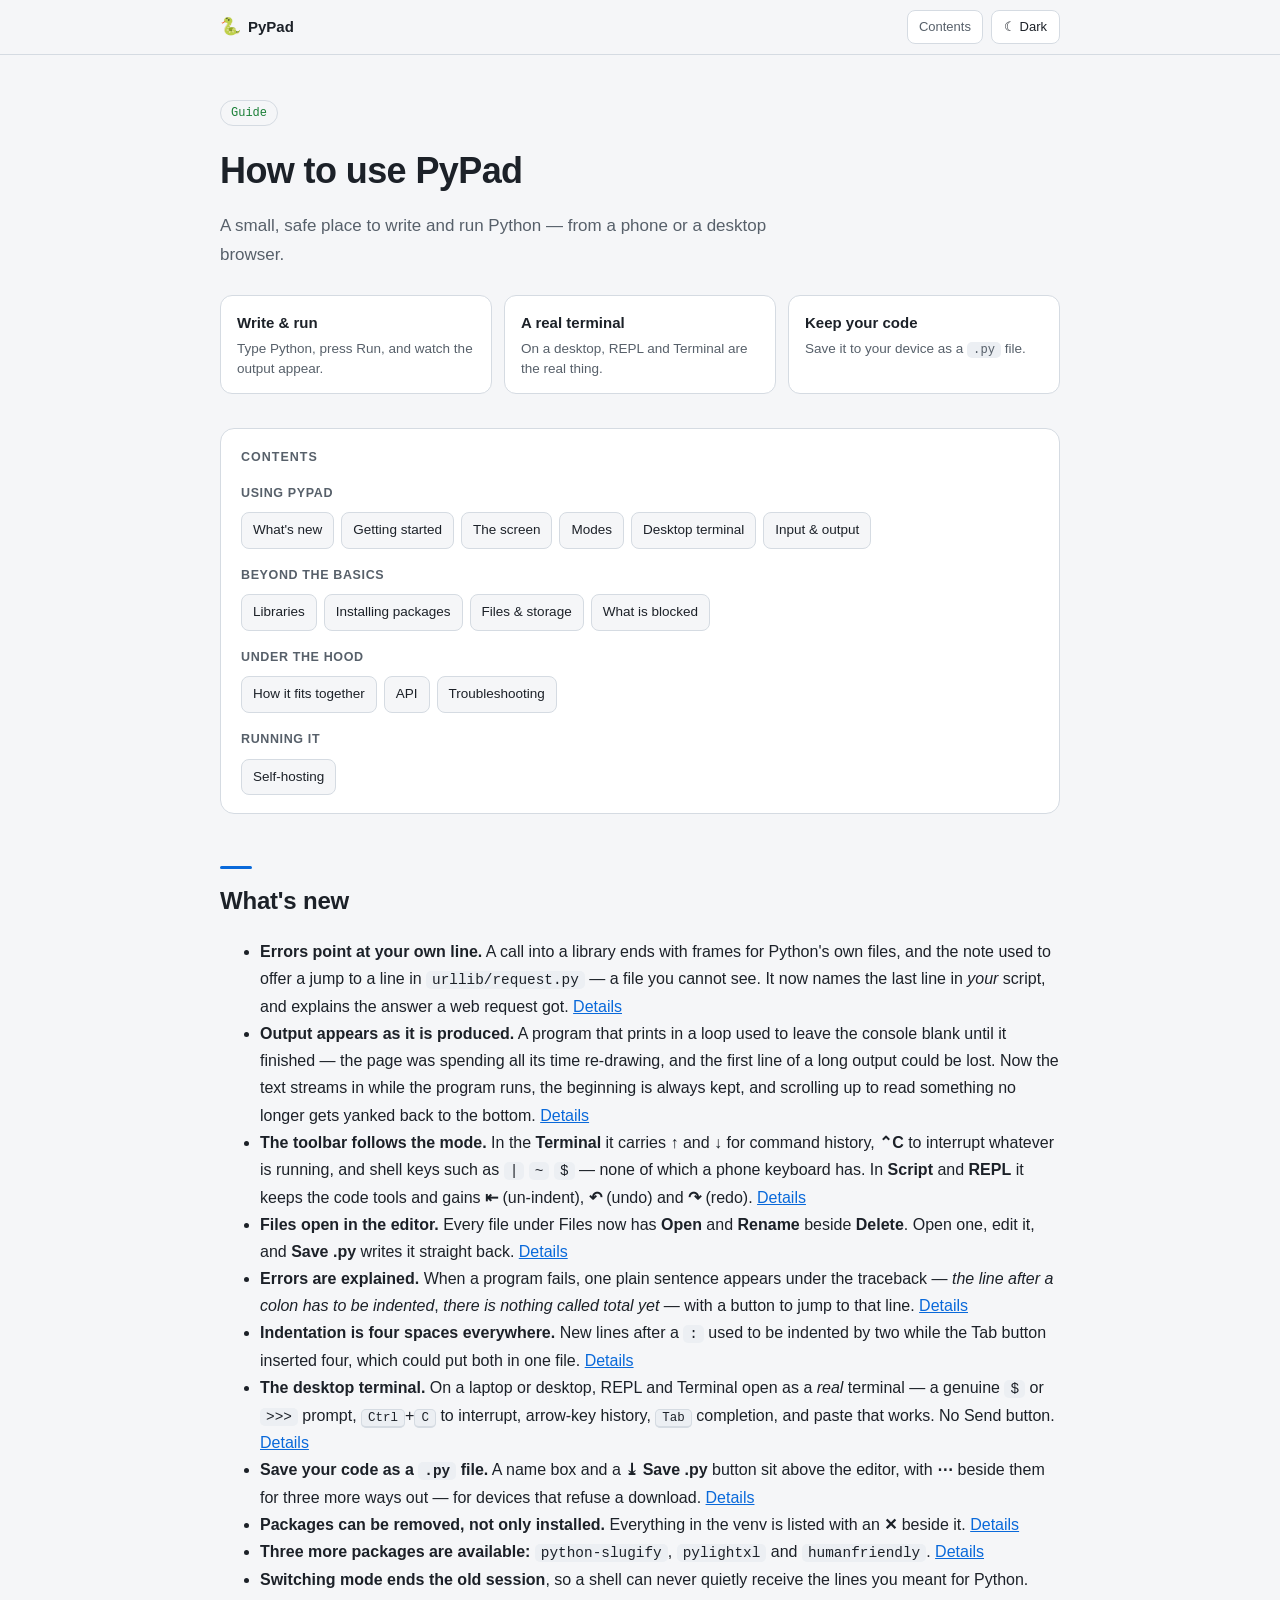
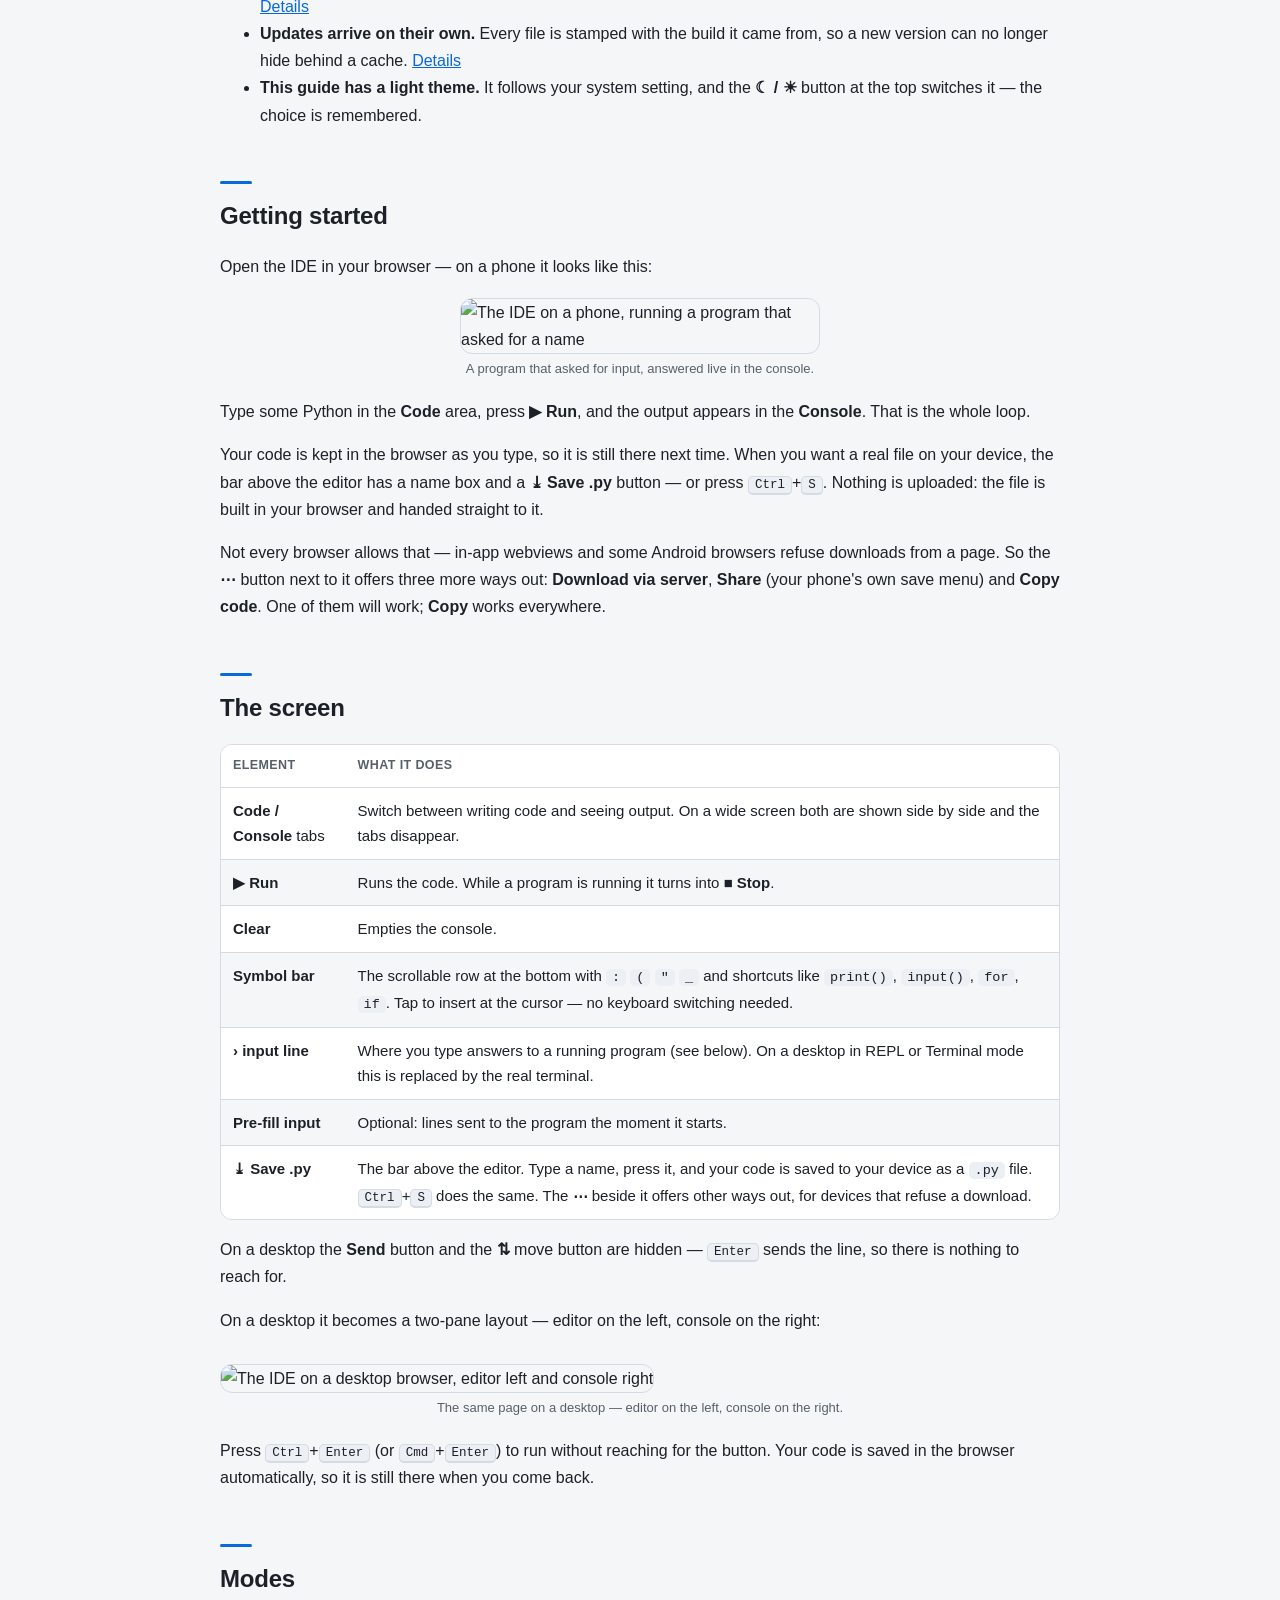
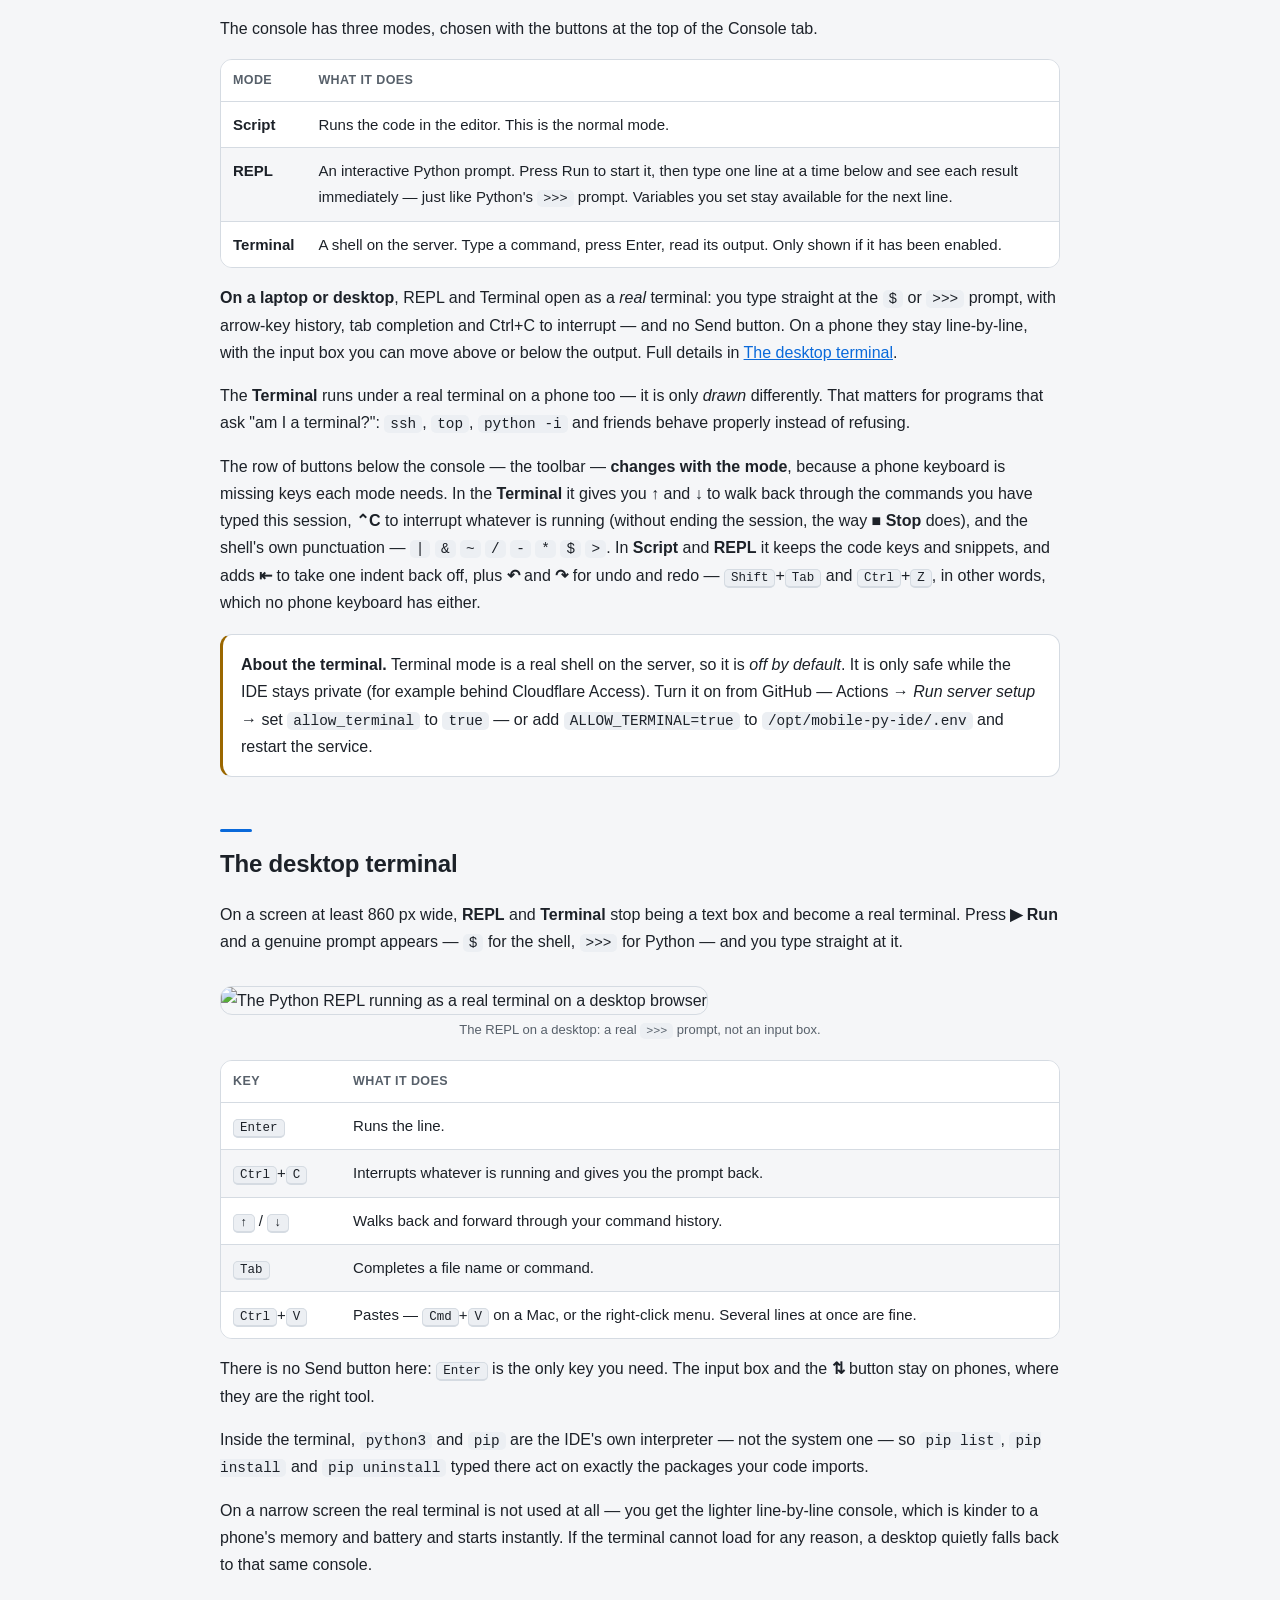
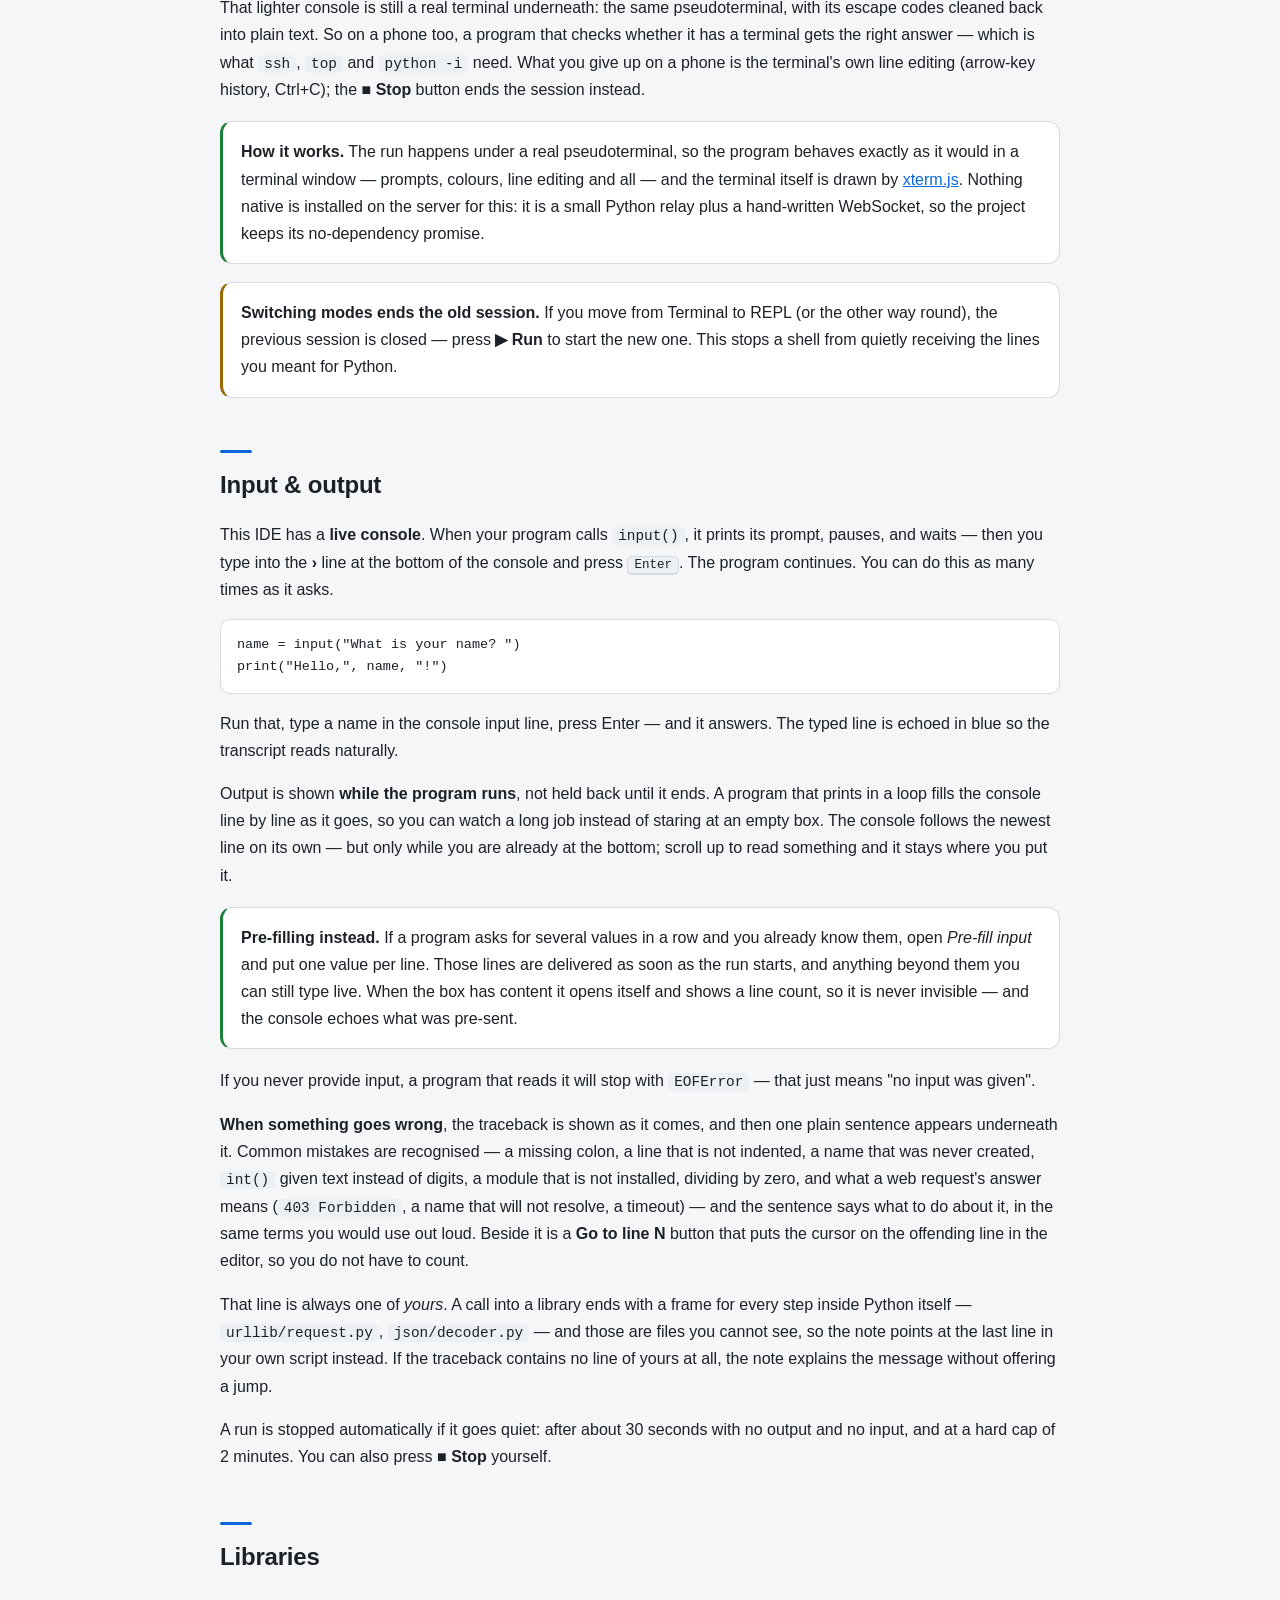
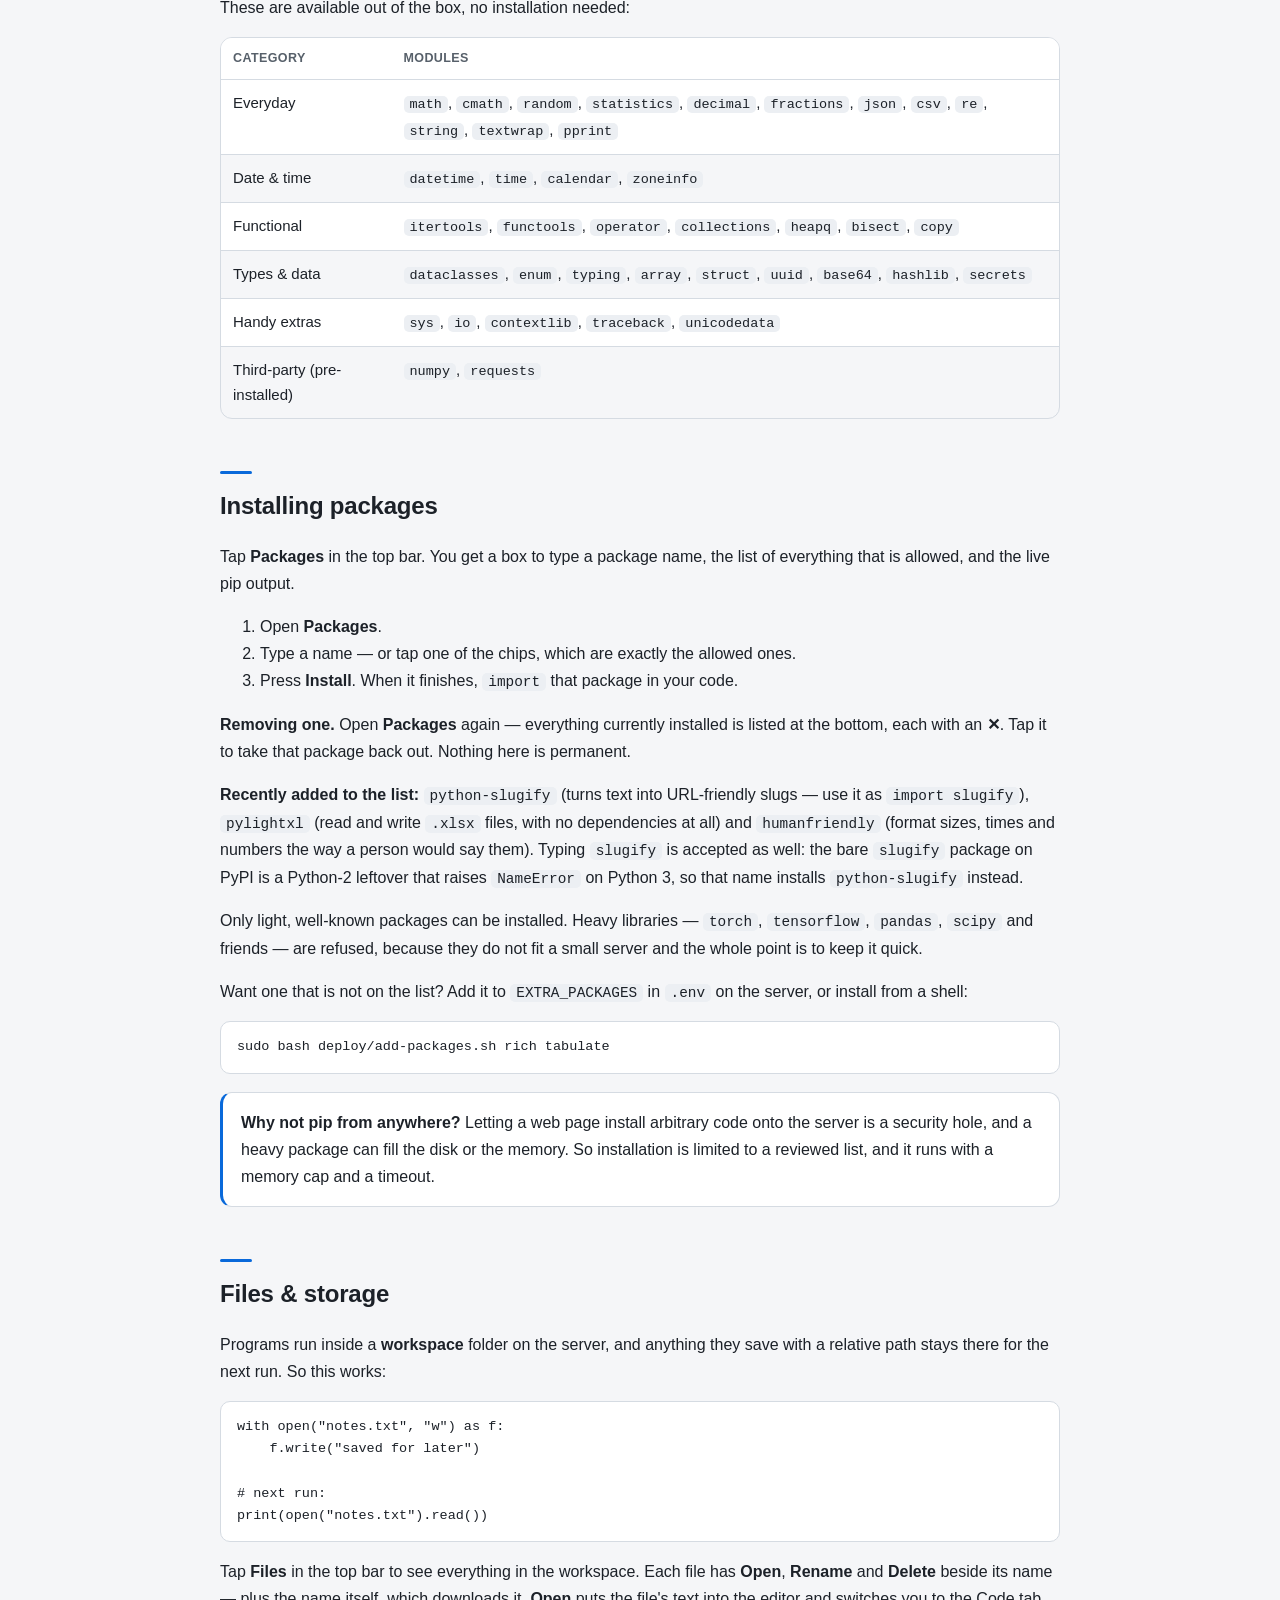
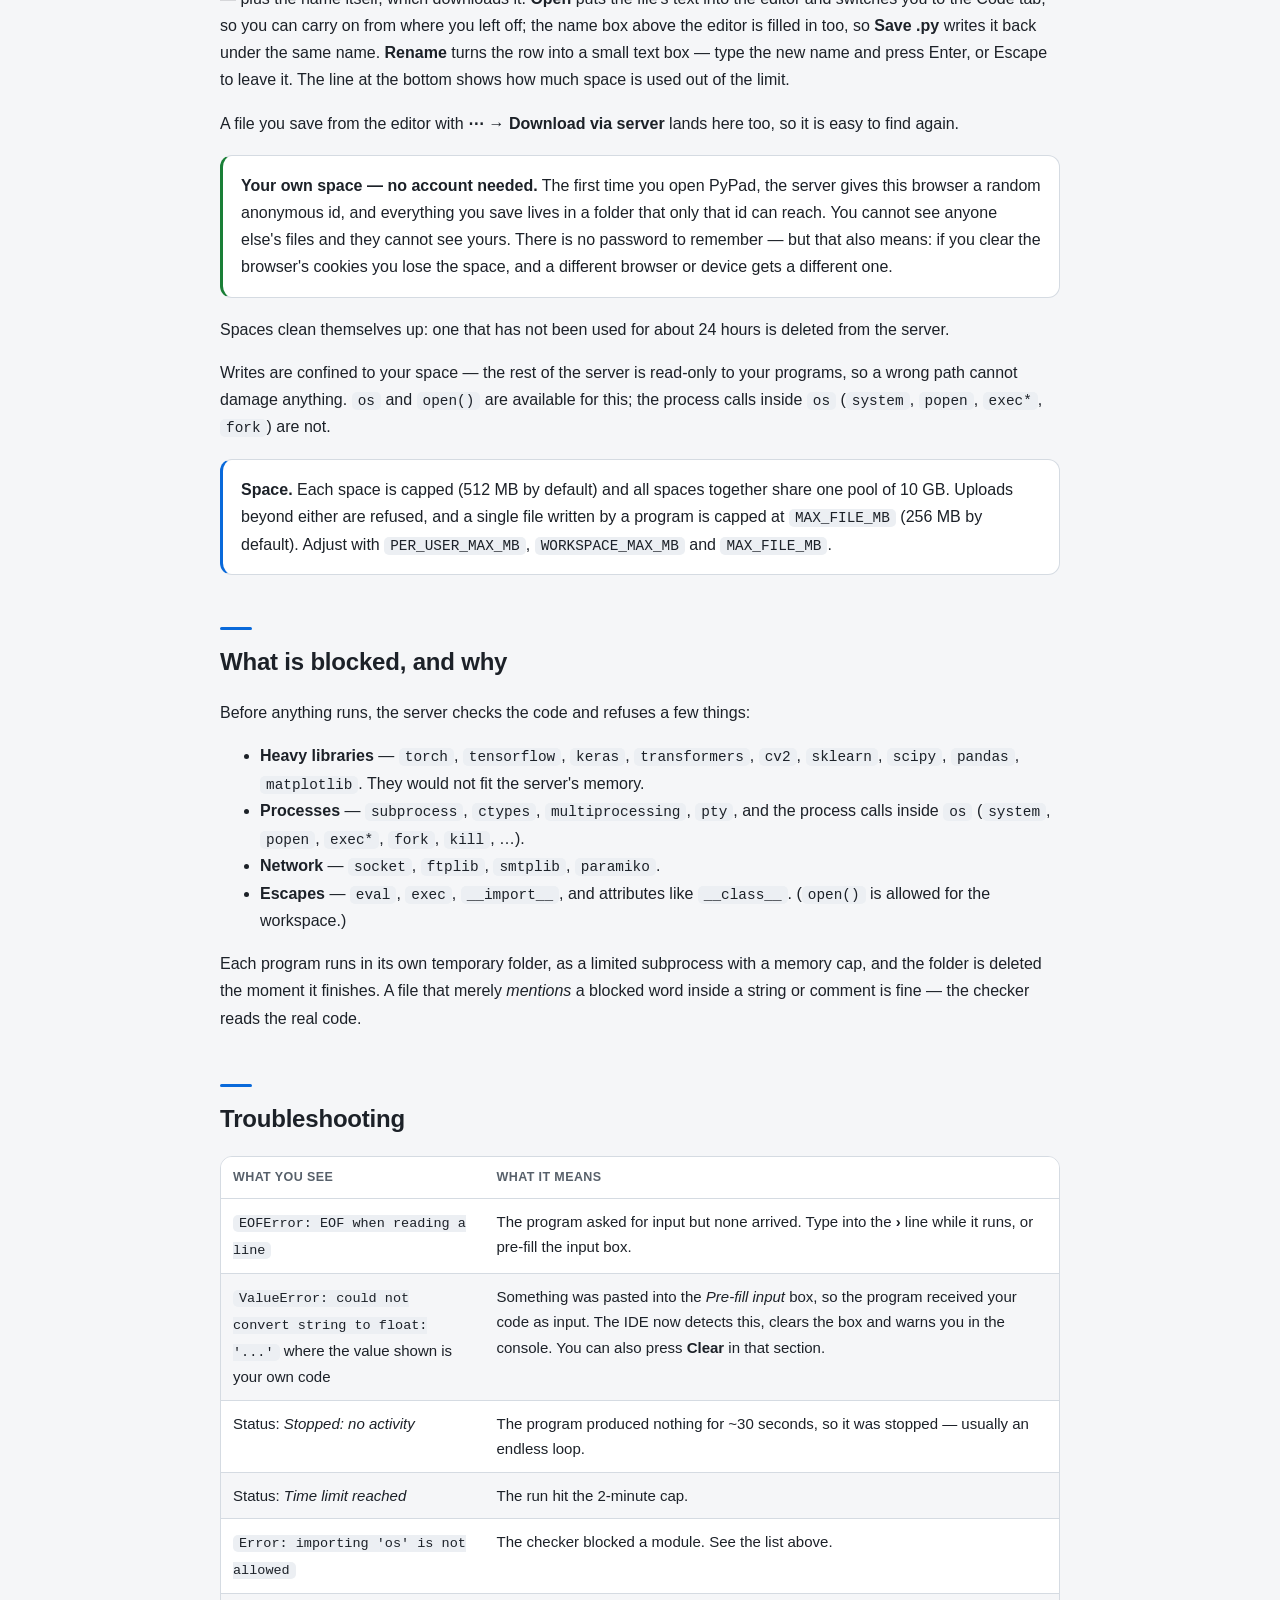
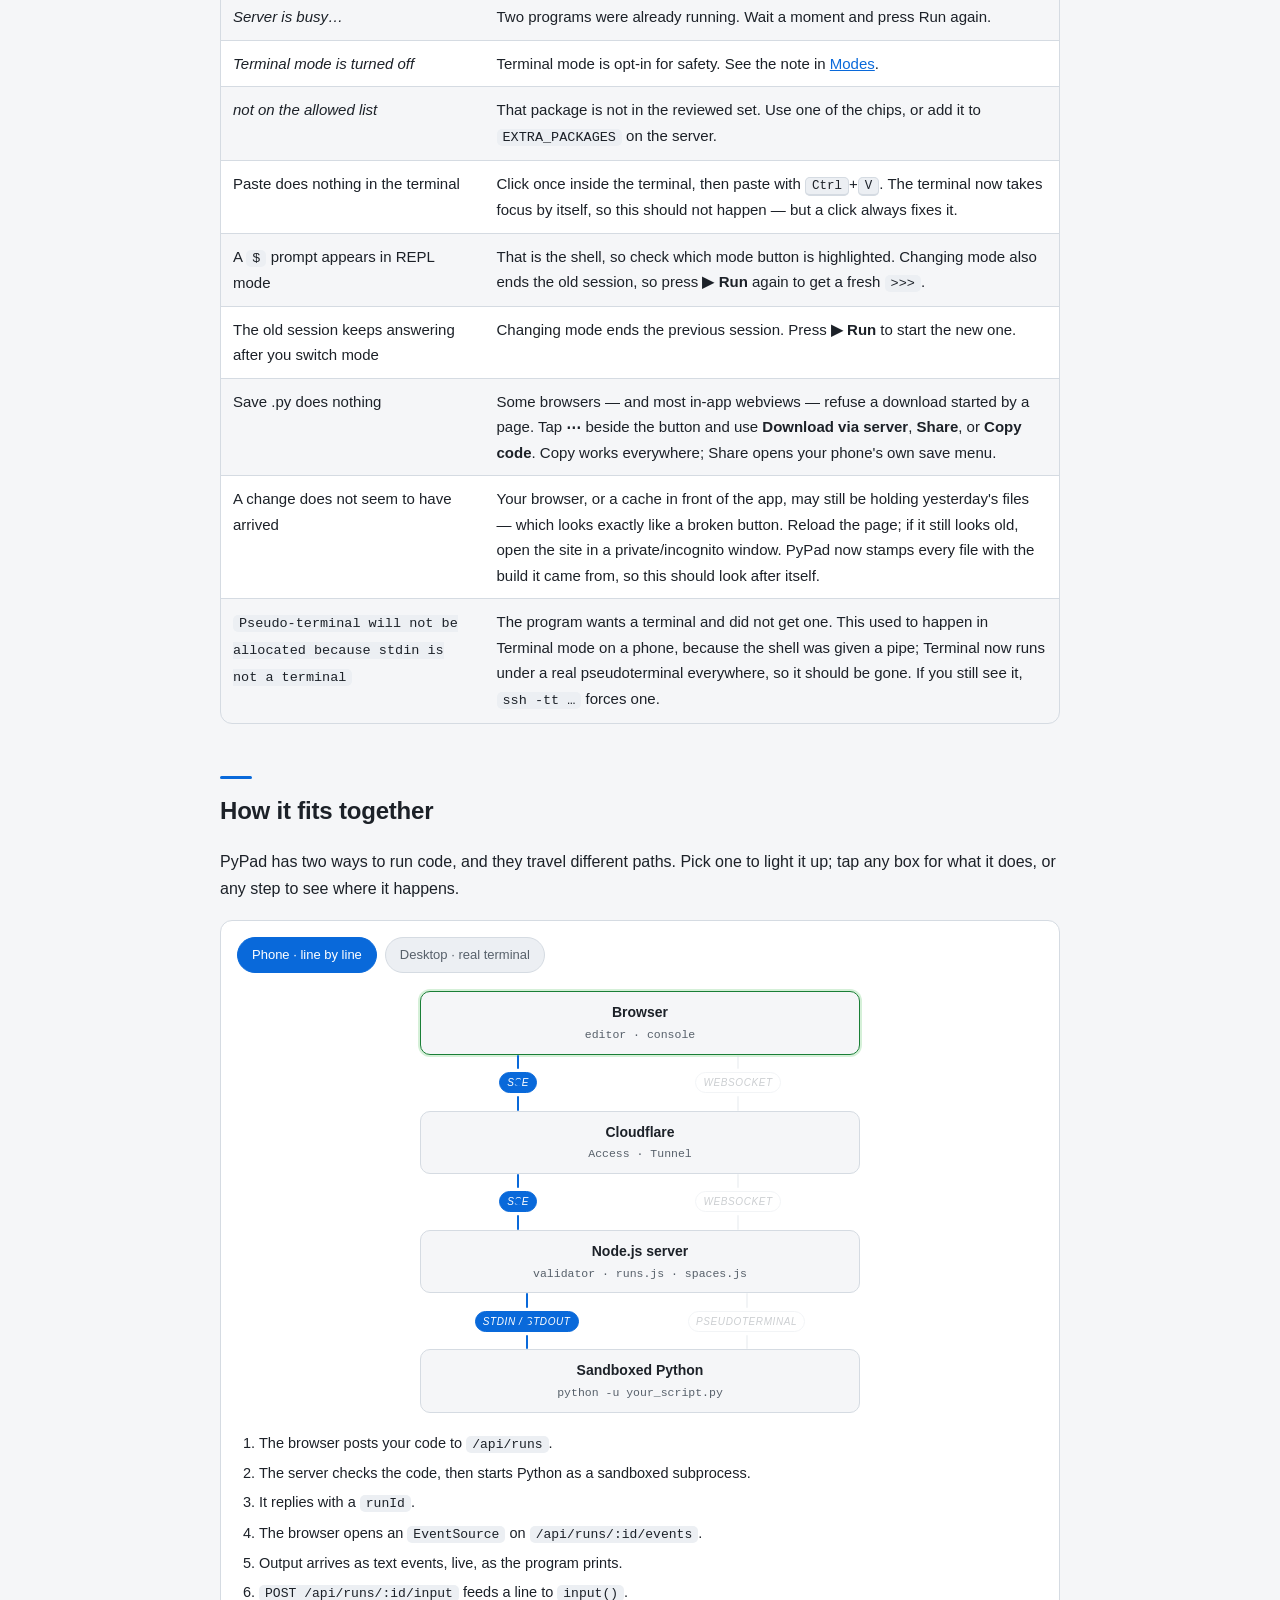
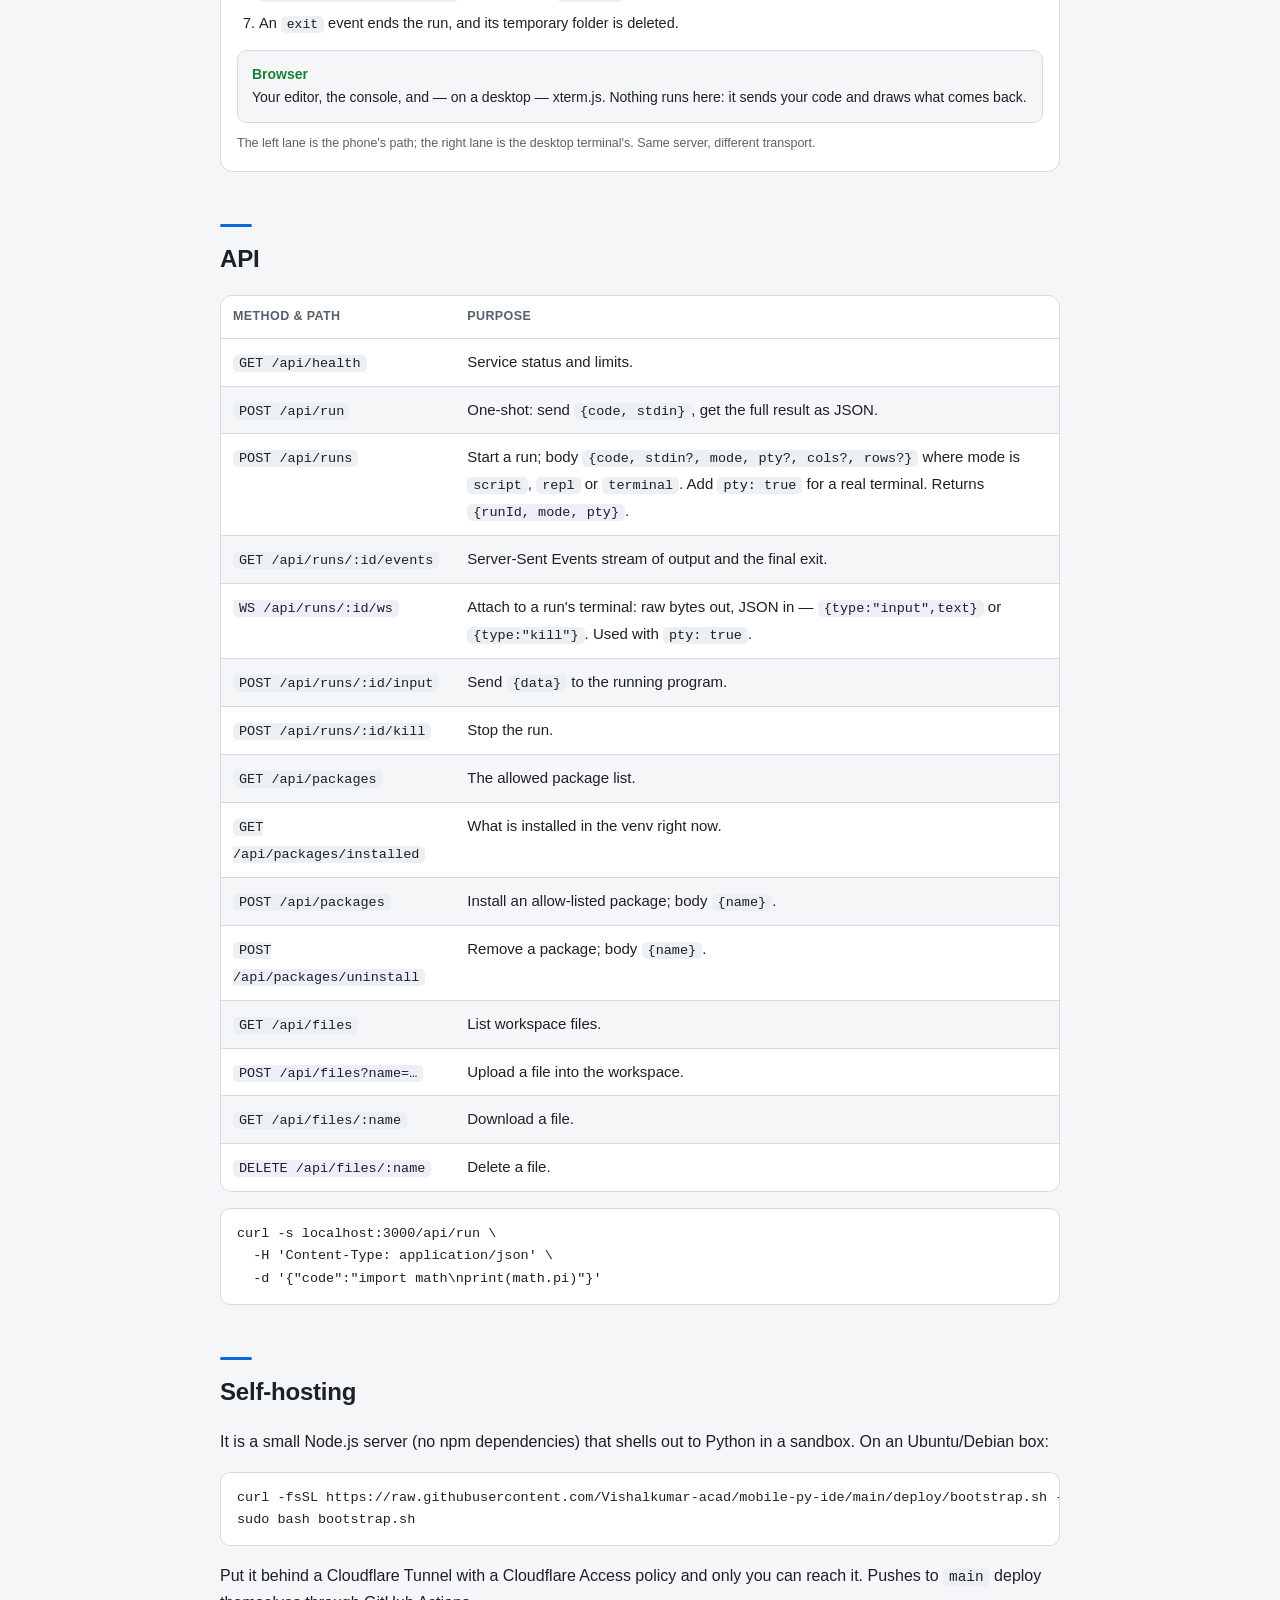
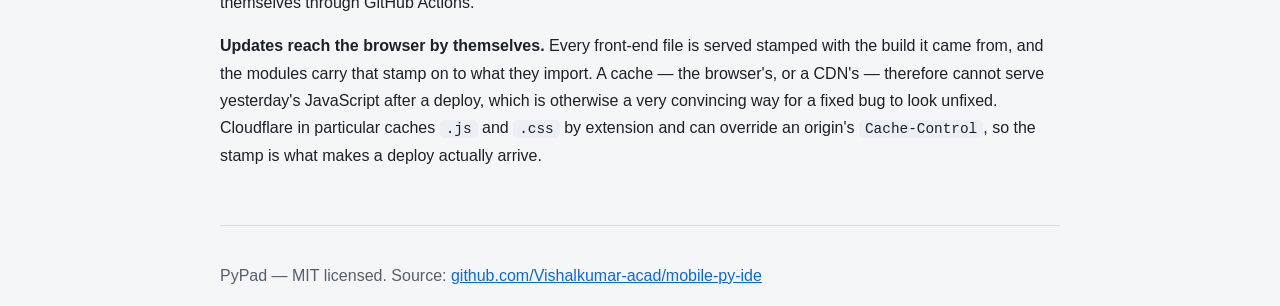
==== docs/index.html @ dfa0ab60 "Point the error note at the reader's own line. A traceback carries a frame for every call on the way" ====
<!DOCTYPE html>
<html lang="en">
<head>
<meta charset="utf-8" />
<meta name="viewport" content="width=device-width, initial-scale=1" />
<meta name="theme-color" content="#0d1117" />
<meta name="color-scheme" content="dark light" />
<title>PyPad — Guide</title>
<script>
  /* Pick a theme before the first paint, so there is never a flash of the wrong
     one. A saved choice wins; otherwise we follow the system. */
  (function () {
    try {
      var saved = localStorage.getItem('pypad-guide-theme');
      var light = saved ? saved === 'light'
        : (window.matchMedia && window.matchMedia('(prefers-color-scheme: light)').matches);
      document.documentElement.setAttribute('data-theme', light ? 'light' : 'dark');
    } catch (e) {
      document.documentElement.setAttribute('data-theme', 'dark');
    }
  })();
</script>
<style>
  :root {
    color-scheme: dark;
    --bg:#0d1117; --bg-elev:#161b22; --bg-elev-2:#1f2630; --border:#2b323d;
    --text:#e6edf3; --muted:#8b949e; --accent:#2f81f7; --accent-2:#3fb950;
    --danger:#f85149; --warning:#d29922;
    --mono: ui-monospace, SFMono-Regular, Menlo, Consolas, monospace;
    --sans: -apple-system, BlinkMacSystemFont, "Segoe UI", Roboto, Helvetica, Arial, sans-serif;
  }
  /* Light mode. Deliberately not pure black on pure white — a softened pair is
     easier on the eyes from either direction, and the contrast is still well
     past WCAG AA for body text. */
  html[data-theme="light"] {
    color-scheme: light;
    --bg:#f5f6f8; --bg-elev:#ffffff; --bg-elev-2:#eceff3; --border:#d5dbe2;
    --text:#1c2128; --muted:#57606a; --accent:#0969da; --accent-2:#1a7f37;
    --danger:#cf222e; --warning:#9a6700;
  }
  * { box-sizing: border-box; }
  html { scroll-behavior: smooth; }
  body { margin:0; background:var(--bg); color:var(--text); font-family:var(--sans); line-height:1.7; }
  :focus-visible { outline: 2px solid var(--accent); outline-offset: 2px; border-radius: 4px; }
  .theme-btn { font: inherit; font-size: 13px; cursor: pointer; color: var(--text);
               background: var(--bg-elev); border: 1px solid var(--border);
               border-radius: 8px; padding: 5px 12px; min-height: 32px; }
  .theme-btn:hover { color: var(--accent); border-color: var(--accent); }
  .wrap { max-width: 880px; margin: 0 auto; padding: 0 20px 80px; }
  /* The top bar is sticky, so without this a contents link would scroll its
     heading to the very top — and hide it behind the bar. */
  [id] { scroll-margin-top: 72px; }
  /* ---------- top bar ---------- */
  .topbar { position: sticky; top: 0; z-index: 30; background: var(--bg);
            border-bottom: 1px solid var(--border); }
  @supports (backdrop-filter: blur(6px)) {
    .topbar { background: color-mix(in srgb, var(--bg) 85%, transparent); backdrop-filter: blur(8px); }
  }
  .topbar-inner { max-width: 880px; margin: 0 auto; padding: 10px 20px; display: flex;
                  align-items: center; justify-content: space-between; gap: 12px; }
  .brand { display: inline-flex; align-items: center; gap: 7px; font-size: 15px; font-weight: 600;
           color: var(--text); text-decoration: none; }
  .brand-mark { font-size: 17px; }
  .topbar-actions { display: flex; align-items: center; gap: 8px; }
  .tb-link { display: inline-flex; align-items: center; min-height: 32px; font-size: 13px;
             color: var(--muted); text-decoration: none; border: 1px solid var(--border);
             border-radius: 8px; padding: 5px 11px; background: var(--bg-elev); }
  .tb-link:hover { color: var(--accent); border-color: var(--accent); }

  /* ---------- hero ---------- */
  .hero { padding: 42px 0 34px; }
  .hero h1 { font-size: 36px; margin: 0 0 10px; letter-spacing: -0.6px; }
  .hero .sub { color: var(--muted); font-size: 17px; margin: 0; max-width: 34em; }
  .pill { display:inline-block; font-size:12px; font-family:var(--mono); color:var(--accent-2);
          border:1px solid var(--border); border-radius:999px; padding:2px 10px; margin-bottom:14px; }
  .quick { display: grid; grid-template-columns: repeat(auto-fit, minmax(190px, 1fr));
           gap: 12px; margin-top: 26px; }
  .quick-card { display: block; text-decoration: none; color: var(--text); background: var(--bg-elev);
                border: 1px solid var(--border); border-radius: 12px; padding: 14px 16px;
                transition: border-color .18s, transform .18s; }
  .quick-card:hover { border-color: var(--accent); transform: translateY(-1px); }
  .quick-card b { display: block; font-size: 15px; margin-bottom: 3px; }
  .quick-card span { display: block; font-size: 13.5px; color: var(--muted); line-height: 1.5; }

  /* ---------- contents ---------- */
  .contents { margin: 0 0 8px; padding: 18px 20px; border: 1px solid var(--border);
              border-radius: 14px; background: var(--bg-elev); }
  .contents-title { font-size: 12.5px; font-weight: 600; letter-spacing: .08em; text-transform: uppercase;
                    color: var(--muted); margin: 0 0 14px; padding: 0; }
  .contents-title::before { content: none; }
  .toc-group + .toc-group { margin-top: 16px; }
  .toc-group h3 { font-size: 12.5px; font-weight: 600; letter-spacing: .05em; text-transform: uppercase;
                  color: var(--muted); margin: 0 0 8px; }
  .toc-links { display: flex; flex-wrap: wrap; gap: 7px; }
  .toc-links a { font-size: 13.5px; color: var(--text); text-decoration: none; background: var(--bg);
                 border: 1px solid var(--border); border-radius: 8px; padding: 6px 11px; }
  .toc-links a:hover { color: var(--accent); border-color: var(--accent); }

  /* ---------- headings ---------- */
  h2 { font-size: 24px; margin: 52px 0 14px; letter-spacing: -0.2px; }
  h2::before { content: ''; display: block; width: 32px; height: 3px; border-radius: 2px;
               background: var(--accent); margin-bottom: 12px; }
  h3 { font-size: 17px; margin: 26px 0 8px; }
  p, li { font-size: 16px; }
  a { color: var(--accent); }
  code { font-family: var(--mono); font-size: 0.9em; background: var(--bg-elev-2);
         padding: 1px 6px; border-radius: 5px; }
  pre { background: var(--bg-elev); border: 1px solid var(--border); border-radius: 10px;
        padding: 14px 16px; overflow-x: auto; }
  pre code { background: none; padding: 0; font-size: 13.5px; line-height: 1.55; }
  table { width:100%; border-collapse: separate; border-spacing: 0; margin: 16px 0; font-size: 15px;
          border: 1px solid var(--border); border-radius: 12px; overflow: hidden; }
  th, td { text-align: left; padding: 10px 12px; border-bottom: 1px solid var(--border); vertical-align: top; }
  tr:last-child td, tr:last-child th { border-bottom: none; }
  tbody tr:nth-child(even) td { background: var(--bg-elev); }
  th { background: var(--bg-elev); color: var(--muted); font-weight: 600; font-size: 12.5px;
       text-transform: uppercase; letter-spacing: .4px; }
  .card { background: var(--bg-elev); border: 1px solid var(--border); border-radius: 12px; padding: 16px 18px; margin: 18px 0; }
  .note { border-left: 3px solid var(--accent); }
  .warn { border-left: 3px solid var(--warning); }
  .bad  { border-left: 3px solid var(--danger); }
  .ok   { border-left: 3px solid var(--accent-2); }
  img.shot { width:100%; border:1px solid var(--border); border-radius:12px; margin: 12px 0 4px; }
  /* A phone screenshot blown up to the full column would be a billboard, so
     this one is kept at roughly the size of the phone it came from. */
  img.shot.phone { max-width: 360px; display: block; margin-left: auto; margin-right: auto; }
  figure { margin: 18px 0; }
  figcaption { color: var(--muted); font-size: 13px; text-align:center; }
  kbd { font-family: var(--mono); font-size: 12.5px; background: var(--bg-elev-2);
        border: 1px solid var(--border); border-bottom-width: 2px; border-radius: 5px; padding: 1px 6px; }
  footer { border-top: 1px solid var(--border); margin-top: 56px; padding-top: 20px; color: var(--muted); font-size: 14px; }

  /* ---------- interactive architecture diagram ---------- */
  .arch { background: var(--bg-elev); border: 1px solid var(--border); border-radius: 12px; padding: 16px; margin: 18px 0; }
  .arch-tabs { display: flex; flex-wrap: wrap; gap: 8px; margin-bottom: 18px; }
  .arch-tab { font: inherit; font-size: 13px; color: var(--muted); background: var(--bg-elev-2);
              border: 1px solid var(--border); border-radius: 999px; padding: 6px 14px; cursor: pointer; }
  .arch-tab:hover { color: var(--text); border-color: var(--accent); }
  .arch-tab.active { color: #fff; background: var(--accent); border-color: var(--accent); }

  .arch-stage { display: flex; flex-direction: column; align-items: center; }
  .arch-node { width: 100%; max-width: 440px; text-align: center; cursor: pointer;
               border: 1px solid var(--border); border-radius: 10px; padding: 9px 12px;
               background: var(--bg); transition: border-color .18s, box-shadow .18s; }
  .arch-node b { display: block; font-size: 14px; font-weight: 600; }
  .arch-node span { display: block; font-size: 11.5px; color: var(--muted); font-family: var(--mono); }
  .arch-node:hover { border-color: var(--accent); }
  .arch-node[aria-pressed="true"] { border-color: var(--accent-2); box-shadow: 0 0 0 2px rgba(63,185,80,.22); }
  .arch-node:focus-visible { outline: 2px solid var(--accent); outline-offset: 2px; }

  .arch-link { position: relative; width: 100%; max-width: 440px; height: 56px;
               display: flex; justify-content: space-around; align-items: stretch; }
  .arch-lane { position: relative; display: flex; flex-direction: column; align-items: center;
               justify-content: center; gap: 3px; transition: opacity .18s; }
  .arch-lane .rail { width: 2px; flex: 1 1 auto; background: var(--border); border-radius: 2px; transition: background .18s; }
  .arch-lane .tag { font-size: 10px; letter-spacing: .06em; text-transform: uppercase; color: var(--muted);
                    border: 1px solid var(--border); border-radius: 999px; padding: 1px 7px; white-space: nowrap; transition: all .18s; }
  .arch-lane .pulse { position: absolute; left: 50%; margin-left: -3.5px; width: 7px; height: 7px;
                      border-radius: 50%; background: var(--accent); opacity: 0; }
  .arch-lane.on .rail { background: var(--accent); }
  .arch-lane.on .tag { color: #fff; background: var(--accent); border-color: var(--accent); }
  .arch-lane.on .pulse { opacity: 1; animation: archTravel 1.5s cubic-bezier(.4,0,.6,1) infinite; }
  .arch-lane.off { opacity: .3; }
  @keyframes archTravel { 0% { top: 4%; } 100% { top: 86%; } }

  .arch-steps { margin: 18px 0 0; padding-left: 22px; }
  .arch-steps li { font-size: 14.5px; margin: 5px 0; cursor: pointer; }
  .arch-steps li:hover { color: var(--accent); }
  .arch-steps li.on { color: var(--text); font-weight: 600; }
  .arch-steps li.on::marker { color: var(--accent); }
  .arch-detail { margin-top: 14px; padding: 12px 14px; border-radius: 10px; border: 1px solid var(--border);
                 background: var(--bg); font-size: 14px; min-height: 62px; }
  .arch-detail b { color: var(--accent-2); }
  .arch-hint { font-size: 12.5px; color: var(--muted); margin: 10px 0 0; }
  @media (prefers-reduced-motion: reduce) { .arch-lane.on .pulse { animation: none; opacity: 0; } }

  /* Wide tables and long identifiers must not make the whole page scroll
     sideways on a phone. */
  @media (max-width: 700px) {
    table { display: block; overflow-x: auto; -webkit-overflow-scrolling: touch; }
    code { overflow-wrap: anywhere; }
  }
</style>
</head>
<body>
<header class="topbar">
  <div class="topbar-inner">
    <a class="brand" href="#top"><span class="brand-mark">🐍</span> PyPad</a>
    <div class="topbar-actions">
      <a class="tb-link" href="#contents">Contents</a>
      <button id="themeToggle" class="theme-btn" type="button" aria-label="Switch the theme">☾ Dark</button>
    </div>
  </div>
</header>

<div class="wrap">

<section class="hero" id="top">
  <span class="pill">Guide</span>
  <h1>How to use PyPad</h1>
  <p class="sub">A small, safe place to write and run Python — from a phone or a desktop browser.</p>
  <div class="quick">
    <a class="quick-card" href="#start"><b>Write &amp; run</b><span>Type Python, press Run, and watch the output appear.</span></a>
    <a class="quick-card" href="#terminal"><b>A real terminal</b><span>On a desktop, REPL and Terminal are the real thing.</span></a>
    <a class="quick-card" href="#screen"><b>Keep your code</b><span>Save it to your device as a <code>.py</code> file.</span></a>
  </div>
</section>

<nav class="contents" id="contents" aria-label="Contents">
  <h2 class="contents-title">Contents</h2>
  <div class="toc-group">
    <h3>Using PyPad</h3>
    <div class="toc-links">
      <a href="#new">What's new</a>
      <a href="#start">Getting started</a>
      <a href="#screen">The screen</a>
      <a href="#modes">Modes</a>
      <a href="#terminal">Desktop terminal</a>
      <a href="#input">Input &amp; output</a>
    </div>
  </div>
  <div class="toc-group">
    <h3>Beyond the basics</h3>
    <div class="toc-links">
      <a href="#libraries">Libraries</a>
      <a href="#packages">Installing packages</a>
      <a href="#files">Files &amp; storage</a>
      <a href="#blocked">What is blocked</a>
    </div>
  </div>
  <div class="toc-group">
    <h3>Under the hood</h3>
    <div class="toc-links">
      <a href="#arch">How it fits together</a>
      <a href="#api">API</a>
      <a href="#fix">Troubleshooting</a>
    </div>
  </div>
  <div class="toc-group">
    <h3>Running it</h3>
    <div class="toc-links">
      <a href="#host">Self-hosting</a>
    </div>
  </div>
</nav>

<h2 id="new">What's new</h2>
<ul>
  <li><strong>Errors point at your own line.</strong> A call into a library ends with frames for Python's own files, and the note used to offer a jump to a line in <code>urllib/request.py</code> — a file you cannot see. It now names the last line in <em>your</em> script, and explains the answer a web request got. <a href="#input">Details</a></li>
  <li><strong>Output appears as it is produced.</strong> A program that prints in a loop used to leave the console blank until it finished — the page was spending all its time re-drawing, and the first line of a long output could be lost. Now the text streams in while the program runs, the beginning is always kept, and scrolling up to read something no longer gets yanked back to the bottom. <a href="#input">Details</a></li>
  <li><strong>The toolbar follows the mode.</strong> In the <strong>Terminal</strong> it carries <strong>↑</strong> and <strong>↓</strong> for command history, <strong>⌃C</strong> to interrupt whatever is running, and shell keys such as <code>|</code> <code>~</code> <code>$</code> — none of which a phone keyboard has. In <strong>Script</strong> and <strong>REPL</strong> it keeps the code tools and gains <strong>⇤</strong> (un-indent), <strong>↶</strong> (undo) and <strong>↷</strong> (redo). <a href="#terminal">Details</a></li>
  <li><strong>Files open in the editor.</strong> Every file under Files now has <strong>Open</strong> and <strong>Rename</strong> beside <strong>Delete</strong>. Open one, edit it, and <strong>Save .py</strong> writes it straight back. <a href="#files">Details</a></li>
  <li><strong>Errors are explained.</strong> When a program fails, one plain sentence appears under the traceback — <em>the line after a colon has to be indented</em>, <em>there is nothing called total yet</em> — with a button to jump to that line. <a href="#input">Details</a></li>
  <li><strong>Indentation is four spaces everywhere.</strong> New lines after a <code>:</code> used to be indented by two while the Tab button inserted four, which could put both in one file. <a href="#screen">Details</a></li>
  <li><strong>The desktop terminal.</strong> On a laptop or desktop, REPL and Terminal open as a <em>real</em> terminal — a genuine <code>$</code> or <code>&gt;&gt;&gt;</code> prompt, <kbd>Ctrl</kbd>+<kbd>C</kbd> to interrupt, arrow-key history, <kbd>Tab</kbd> completion, and paste that works. No Send button. <a href="#terminal">Details</a></li>
  <li><strong>Save your code as a <code>.py</code> file.</strong> A name box and a <strong>⤓ Save .py</strong> button sit above the editor, with <strong>⋯</strong> beside them for three more ways out — for devices that refuse a download. <a href="#screen">Details</a></li>
  <li><strong>Packages can be removed, not only installed.</strong> Everything in the venv is listed with an <strong>✕</strong> beside it. <a href="#packages">Details</a></li>
  <li><strong>Three more packages are available:</strong> <code>python-slugify</code>, <code>pylightxl</code> and <code>humanfriendly</code>. <a href="#packages">Details</a></li>
  <li><strong>Switching mode ends the old session</strong>, so a shell can never quietly receive the lines you meant for Python. <a href="#terminal">Details</a></li>
  <li><strong>Updates arrive on their own.</strong> Every file is stamped with the build it came from, so a new version can no longer hide behind a cache. <a href="#host">Details</a></li>
  <li><strong>This guide has a light theme.</strong> It follows your system setting, and the <strong>☾ / ☀</strong> button at the top switches it — the choice is remembered.</li>
</ul>

<h2 id="start">Getting started</h2>
<p>Open the IDE in your browser — on a phone it looks like this:</p>
<figure>
  <img class="shot phone" src="screenshot-mobile.png" alt="The IDE on a phone, running a program that asked for a name" />
  <figcaption>A program that asked for input, answered live in the console.</figcaption>
</figure>
<p>Type some Python in the <strong>Code</strong> area, press <strong>▶ Run</strong>, and the output appears in the <strong>Console</strong>. That is the whole loop.</p>
<p>Your code is kept in the browser as you type, so it is still there next time. When you want a real file on your device, the bar above the editor has a name box and a <strong>⤓ Save .py</strong> button — or press <kbd>Ctrl</kbd>+<kbd>S</kbd>. Nothing is uploaded: the file is built in your browser and handed straight to it.</p>
<p>Not every browser allows that — in-app webviews and some Android browsers refuse downloads from a page. So the <strong>⋯</strong> button next to it offers three more ways out: <strong>Download via server</strong>, <strong>Share</strong> (your phone's own save menu) and <strong>Copy code</strong>. One of them will work; <strong>Copy</strong> works everywhere.</p>

<h2 id="screen">The screen</h2>
<table>
  <tr><th>Element</th><th>What it does</th></tr>
  <tr><td><strong>Code / Console</strong> tabs</td><td>Switch between writing code and seeing output. On a wide screen both are shown side by side and the tabs disappear.</td></tr>
  <tr><td><strong>▶ Run</strong></td><td>Runs the code. While a program is running it turns into <strong>■ Stop</strong>.</td></tr>
  <tr><td><strong>Clear</strong></td><td>Empties the console.</td></tr>
  <tr><td><strong>Symbol bar</strong></td><td>The scrollable row at the bottom with <code>:</code> <code>(</code> <code>"</code> <code>_</code> and shortcuts like <code>print()</code>, <code>input()</code>, <code>for</code>, <code>if</code>. Tap to insert at the cursor — no keyboard switching needed.</td></tr>
  <tr><td><strong>› input line</strong></td><td>Where you type answers to a running program (see below). On a desktop in REPL or Terminal mode this is replaced by the real terminal.</td></tr>
  <tr><td><strong>Pre-fill input</strong></td><td>Optional: lines sent to the program the moment it starts.</td></tr>
  <tr><td><strong>⤓ Save .py</strong></td><td>The bar above the editor. Type a name, press it, and your code is saved to your device as a <code>.py</code> file. <kbd>Ctrl</kbd>+<kbd>S</kbd> does the same. The <strong>⋯</strong> beside it offers other ways out, for devices that refuse a download.</td></tr>
</table>
<p>On a desktop the <strong>Send</strong> button and the <strong>⇅</strong> move button are hidden — <kbd>Enter</kbd> sends the line, so there is nothing to reach for.</p>
<p>On a desktop it becomes a two-pane layout — editor on the left, console on the right:</p>
<figure>
  <img class="shot" src="screenshot-desktop.png" alt="The IDE on a desktop browser, editor left and console right" />
  <figcaption>The same page on a desktop — editor on the left, console on the right.</figcaption>
</figure>
<p>Press <kbd>Ctrl</kbd>+<kbd>Enter</kbd> (or <kbd>Cmd</kbd>+<kbd>Enter</kbd>) to run without reaching for the button. Your code is saved in the browser automatically, so it is still there when you come back.</p>

<h2 id="modes">Modes</h2>
<p>The console has three modes, chosen with the buttons at the top of the Console tab.</p>
<table>
  <tr><th>Mode</th><th>What it does</th></tr>
  <tr><td><strong>Script</strong></td><td>Runs the code in the editor. This is the normal mode.</td></tr>
  <tr><td><strong>REPL</strong></td><td>An interactive Python prompt. Press Run to start it, then type one line at a time below and see each result immediately — just like Python's <code>&gt;&gt;&gt;</code> prompt. Variables you set stay available for the next line.</td></tr>
  <tr><td><strong>Terminal</strong></td><td>A shell on the server. Type a command, press Enter, read its output. Only shown if it has been enabled.</td></tr>
</table>
<p><strong>On a laptop or desktop</strong>, REPL and Terminal open as a <em>real</em> terminal: you type straight at the <code>$</code> or <code>&gt;&gt;&gt;</code> prompt, with arrow-key history, tab completion and Ctrl+C to interrupt — and no Send button. On a phone they stay line-by-line, with the input box you can move above or below the output. Full details in <a href="#terminal">The desktop terminal</a>.</p>
<p>The <strong>Terminal</strong> runs under a real terminal on a phone too — it is only <em>drawn</em> differently. That matters for programs that ask "am I a terminal?": <code>ssh</code>, <code>top</code>, <code>python -i</code> and friends behave properly instead of refusing.</p>
<p>The row of buttons below the console — the toolbar — <strong>changes with the mode</strong>, because a phone keyboard is missing keys each mode needs. In the <strong>Terminal</strong> it gives you <strong>↑</strong> and <strong>↓</strong> to walk back through the commands you have typed this session, <strong>⌃C</strong> to interrupt whatever is running (without ending the session, the way <strong>■ Stop</strong> does), and the shell's own punctuation — <code>|</code> <code>&amp;</code> <code>~</code> <code>/</code> <code>-</code> <code>*</code> <code>$</code> <code>&gt;</code>. In <strong>Script</strong> and <strong>REPL</strong> it keeps the code keys and snippets, and adds <strong>⇤</strong> to take one indent back off, plus <strong>↶</strong> and <strong>↷</strong> for undo and redo — <kbd>Shift</kbd>+<kbd>Tab</kbd> and <kbd>Ctrl</kbd>+<kbd>Z</kbd>, in other words, which no phone keyboard has either.</p>
<div class="card warn">
  <strong>About the terminal.</strong> Terminal mode is a real shell on the server, so it is <em>off by default</em>. It is only safe while the IDE stays private (for example behind Cloudflare Access). Turn it on from GitHub — Actions &rarr; <em>Run server setup</em> &rarr; set <code>allow_terminal</code> to <code>true</code> — or add <code>ALLOW_TERMINAL=true</code> to <code>/opt/mobile-py-ide/.env</code> and restart the service.
</div>

<h2 id="terminal">The desktop terminal</h2>
<p>On a screen at least 860&nbsp;px wide, <strong>REPL</strong> and <strong>Terminal</strong> stop being a text box and become a real terminal. Press <strong>▶ Run</strong> and a genuine prompt appears — <code>$</code> for the shell, <code>&gt;&gt;&gt;</code> for Python — and you type straight at it.</p>
<figure>
  <img class="shot" src="screenshot-terminal.png" alt="The Python REPL running as a real terminal on a desktop browser" />
  <figcaption>The REPL on a desktop: a real <code>&gt;&gt;&gt;</code> prompt, not an input box.</figcaption>
</figure>
<table>
  <tr><th>Key</th><th>What it does</th></tr>
  <tr><td><kbd>Enter</kbd></td><td>Runs the line.</td></tr>
  <tr><td><kbd>Ctrl</kbd>+<kbd>C</kbd></td><td>Interrupts whatever is running and gives you the prompt back.</td></tr>
  <tr><td><kbd>↑</kbd> / <kbd>↓</kbd></td><td>Walks back and forward through your command history.</td></tr>
  <tr><td><kbd>Tab</kbd></td><td>Completes a file name or command.</td></tr>
  <tr><td><kbd>Ctrl</kbd>+<kbd>V</kbd></td><td>Pastes — <kbd>Cmd</kbd>+<kbd>V</kbd> on a Mac, or the right-click menu. Several lines at once are fine.</td></tr>
</table>
<p>There is no Send button here: <kbd>Enter</kbd> is the only key you need. The input box and the <strong>⇅</strong> button stay on phones, where they are the right tool.</p>
<p>Inside the terminal, <code>python3</code> and <code>pip</code> are the IDE's own interpreter — not the system one — so <code>pip list</code>, <code>pip install</code> and <code>pip uninstall</code> typed there act on exactly the packages your code imports.</p>
<p>On a narrow screen the real terminal is not used at all — you get the lighter line-by-line console, which is kinder to a phone's memory and battery and starts instantly. If the terminal cannot load for any reason, a desktop quietly falls back to that same console.</p>
<p>That lighter console is still a real terminal underneath: the same pseudoterminal, with its escape codes cleaned back into plain text. So on a phone too, a program that checks whether it has a terminal gets the right answer — which is what <code>ssh</code>, <code>top</code> and <code>python -i</code> need. What you give up on a phone is the terminal's own line editing (arrow-key history, Ctrl+C); the <strong>■ Stop</strong> button ends the session instead.</p>
<div class="card ok">
  <strong>How it works.</strong> The run happens under a real pseudoterminal, so the program behaves exactly as it would in a terminal window — prompts, colours, line editing and all — and the terminal itself is drawn by <a href="https://xtermjs.org/">xterm.js</a>. Nothing native is installed on the server for this: it is a small Python relay plus a hand-written WebSocket, so the project keeps its no-dependency promise.
</div>
<div class="card warn">
  <strong>Switching modes ends the old session.</strong> If you move from Terminal to REPL (or the other way round), the previous session is closed — press <strong>▶ Run</strong> to start the new one. This stops a shell from quietly receiving the lines you meant for Python.
</div>

<h2 id="input">Input &amp; output</h2>
<p>This IDE has a <strong>live console</strong>. When your program calls <code>input()</code>, it prints its prompt, pauses, and waits — then you type into the <strong>›</strong> line at the bottom of the console and press <kbd>Enter</kbd>. The program continues. You can do this as many times as it asks.</p>
<pre><code>name = input("What is your name? ")
print("Hello,", name, "!")</code></pre>
<p>Run that, type a name in the console input line, press Enter — and it answers. The typed line is echoed in blue so the transcript reads naturally.</p>
<p>Output is shown <strong>while the program runs</strong>, not held back until it ends. A program that prints in a loop fills the console line by line as it goes, so you can watch a long job instead of staring at an empty box. The console follows the newest line on its own — but only while you are already at the bottom; scroll up to read something and it stays where you put it.</p>
<div class="card ok">
  <strong>Pre-filling instead.</strong> If a program asks for several values in a row and you already know them, open <em>Pre-fill input</em> and put one value per line. Those lines are delivered as soon as the run starts, and anything beyond them you can still type live. When the box has content it opens itself and shows a line count, so it is never invisible — and the console echoes what was pre-sent.
</div>
<p>If you never provide input, a program that reads it will stop with <code>EOFError</code> — that just means "no input was given".</p>
<p><strong>When something goes wrong</strong>, the traceback is shown as it comes, and then one plain sentence appears underneath it. Common mistakes are recognised — a missing colon, a line that is not indented, a name that was never created, <code>int()</code> given text instead of digits, a module that is not installed, dividing by zero, and what a web request's answer means (<code>403 Forbidden</code>, a name that will not resolve, a timeout) — and the sentence says what to do about it, in the same terms you would use out loud. Beside it is a <strong>Go to line N</strong> button that puts the cursor on the offending line in the editor, so you do not have to count.</p>
<p>That line is always one of <em>yours</em>. A call into a library ends with a frame for every step inside Python itself — <code>urllib/request.py</code>, <code>json/decoder.py</code> — and those are files you cannot see, so the note points at the last line in your own script instead. If the traceback contains no line of yours at all, the note explains the message without offering a jump.</p>
<p>A run is stopped automatically if it goes quiet: after about 30 seconds with no output and no input, and at a hard cap of 2 minutes. You can also press <strong>■ Stop</strong> yourself.</p>

<h2 id="libraries">Libraries</h2>
<p>These are available out of the box, no installation needed:</p>
<table>
  <tr><th>Category</th><th>Modules</th></tr>
  <tr><td>Everyday</td><td><code>math</code>, <code>cmath</code>, <code>random</code>, <code>statistics</code>, <code>decimal</code>, <code>fractions</code>, <code>json</code>, <code>csv</code>, <code>re</code>, <code>string</code>, <code>textwrap</code>, <code>pprint</code></td></tr>
  <tr><td>Date &amp; time</td><td><code>datetime</code>, <code>time</code>, <code>calendar</code>, <code>zoneinfo</code></td></tr>
  <tr><td>Functional</td><td><code>itertools</code>, <code>functools</code>, <code>operator</code>, <code>collections</code>, <code>heapq</code>, <code>bisect</code>, <code>copy</code></td></tr>
  <tr><td>Types &amp; data</td><td><code>dataclasses</code>, <code>enum</code>, <code>typing</code>, <code>array</code>, <code>struct</code>, <code>uuid</code>, <code>base64</code>, <code>hashlib</code>, <code>secrets</code></td></tr>
  <tr><td>Handy extras</td><td><code>sys</code>, <code>io</code>, <code>contextlib</code>, <code>traceback</code>, <code>unicodedata</code></td></tr>
  <tr><td>Third-party (pre-installed)</td><td><code>numpy</code>, <code>requests</code></td></tr>
</table>

<h2 id="packages">Installing packages</h2>
<p>Tap <strong>Packages</strong> in the top bar. You get a box to type a package name, the list of everything that is allowed, and the live pip output.</p>
<ol>
  <li>Open <strong>Packages</strong>.</li>
  <li>Type a name — or tap one of the chips, which are exactly the allowed ones.</li>
  <li>Press <strong>Install</strong>. When it finishes, <code>import</code> that package in your code.</li>
</ol>
<p><strong>Removing one.</strong> Open <strong>Packages</strong> again — everything currently installed is listed at the bottom, each with an <strong>✕</strong>. Tap it to take that package back out. Nothing here is permanent.</p>
<p><strong>Recently added to the list:</strong> <code>python-slugify</code> (turns text into URL-friendly slugs — use it as <code>import slugify</code>), <code>pylightxl</code> (read and write <code>.xlsx</code> files, with no dependencies at all) and <code>humanfriendly</code> (format sizes, times and numbers the way a person would say them). Typing <code>slugify</code> is accepted as well: the bare <code>slugify</code> package on PyPI is a Python-2 leftover that raises <code>NameError</code> on Python 3, so that name installs <code>python-slugify</code> instead.</p>
<p>Only light, well-known packages can be installed. Heavy libraries — <code>torch</code>, <code>tensorflow</code>, <code>pandas</code>, <code>scipy</code> and friends — are refused, because they do not fit a small server and the whole point is to keep it quick.</p>
<p>Want one that is not on the list? Add it to <code>EXTRA_PACKAGES</code> in <code>.env</code> on the server, or install from a shell:</p>
<pre><code>sudo bash deploy/add-packages.sh rich tabulate</code></pre>
<div class="card note">
  <strong>Why not pip from anywhere?</strong> Letting a web page install arbitrary code onto the server is a security hole, and a heavy package can fill the disk or the memory. So installation is limited to a reviewed list, and it runs with a memory cap and a timeout.
</div>

<h2 id="files">Files &amp; storage</h2>
<p>Programs run inside a <strong>workspace</strong> folder on the server, and anything they save with a relative path stays there for the next run. So this works:</p>
<pre><code>with open("notes.txt", "w") as f:
    f.write("saved for later")

# next run:
print(open("notes.txt").read())</code></pre>
<p>Tap <strong>Files</strong> in the top bar to see everything in the workspace. Each file has <strong>Open</strong>, <strong>Rename</strong> and <strong>Delete</strong> beside its name — plus the name itself, which downloads it. <strong>Open</strong> puts the file's text into the editor and switches you to the Code tab, so you can carry on from where you left off; the name box above the editor is filled in too, so <strong>Save .py</strong> writes it back under the same name. <strong>Rename</strong> turns the row into a small text box — type the new name and press Enter, or Escape to leave it. The line at the bottom shows how much space is used out of the limit.</p>
<p>A file you save from the editor with <strong>⋯ → Download via server</strong> lands here too, so it is easy to find again.</p>
<div class="card ok">
  <strong>Your own space — no account needed.</strong> The first time you open PyPad, the server gives this browser a random anonymous id, and everything you save lives in a folder that only that id can reach. You cannot see anyone else's files and they cannot see yours. There is no password to remember — but that also means: if you clear the browser's cookies you lose the space, and a different browser or device gets a different one.
</div>
<p>Spaces clean themselves up: one that has not been used for about 24 hours is deleted from the server.</p>
<p>Writes are confined to your space — the rest of the server is read-only to your programs, so a wrong path cannot damage anything. <code>os</code> and <code>open()</code> are available for this; the process calls inside <code>os</code> (<code>system</code>, <code>popen</code>, <code>exec*</code>, <code>fork</code>) are not.</p>
<div class="card note">
  <strong>Space.</strong> Each space is capped (512 MB by default) and all spaces together share one pool of 10 GB. Uploads beyond either are refused, and a single file written by a program is capped at <code>MAX_FILE_MB</code> (256 MB by default). Adjust with <code>PER_USER_MAX_MB</code>, <code>WORKSPACE_MAX_MB</code> and <code>MAX_FILE_MB</code>.
</div>

<h2 id="blocked">What is blocked, and why</h2>
<p>Before anything runs, the server checks the code and refuses a few things:</p>
<ul>
  <li><strong>Heavy libraries</strong> — <code>torch</code>, <code>tensorflow</code>, <code>keras</code>, <code>transformers</code>, <code>cv2</code>, <code>sklearn</code>, <code>scipy</code>, <code>pandas</code>, <code>matplotlib</code>. They would not fit the server's memory.</li>
  <li><strong>Processes</strong> — <code>subprocess</code>, <code>ctypes</code>, <code>multiprocessing</code>, <code>pty</code>, and the process calls inside <code>os</code> (<code>system</code>, <code>popen</code>, <code>exec*</code>, <code>fork</code>, <code>kill</code>, …).</li>
  <li><strong>Network</strong> — <code>socket</code>, <code>ftplib</code>, <code>smtplib</code>, <code>paramiko</code>.</li>
  <li><strong>Escapes</strong> — <code>eval</code>, <code>exec</code>, <code>__import__</code>, and attributes like <code>__class__</code>. (<code>open()</code> is allowed for the workspace.)</li>
</ul>
<p>Each program runs in its own temporary folder, as a limited subprocess with a memory cap, and the folder is deleted the moment it finishes. A file that merely <em>mentions</em> a blocked word inside a string or comment is fine — the checker reads the real code.</p>

<h2 id="fix">Troubleshooting</h2>
<table>
  <tr><th>What you see</th><th>What it means</th></tr>
  <tr><td><code>EOFError: EOF when reading a line</code></td><td>The program asked for input but none arrived. Type into the <strong>›</strong> line while it runs, or pre-fill the input box.</td></tr>
  <tr><td><code>ValueError: could not convert string to float: '...'</code> where the value shown is your own code</td><td>Something was pasted into the <em>Pre-fill input</em> box, so the program received your code as input. The IDE now detects this, clears the box and warns you in the console. You can also press <strong>Clear</strong> in that section.</td></tr>
  <tr><td>Status: <em>Stopped: no activity</em></td><td>The program produced nothing for ~30 seconds, so it was stopped — usually an endless loop.</td></tr>
  <tr><td>Status: <em>Time limit reached</em></td><td>The run hit the 2-minute cap.</td></tr>
  <tr><td><code>Error: importing 'os' is not allowed</code></td><td>The checker blocked a module. See the list above.</td></tr>
  <tr><td><em>Server is busy…</em></td><td>Two programs were already running. Wait a moment and press Run again.</td></tr>
  <tr><td><em>Terminal mode is turned off</em></td><td>Terminal mode is opt-in for safety. See the note in <a href="#modes">Modes</a>.</td></tr>
  <tr><td><em>not on the allowed list</em></td><td>That package is not in the reviewed set. Use one of the chips, or add it to <code>EXTRA_PACKAGES</code> on the server.</td></tr>
  <tr><td>Paste does nothing in the terminal</td><td>Click once inside the terminal, then paste with <kbd>Ctrl</kbd>+<kbd>V</kbd>. The terminal now takes focus by itself, so this should not happen — but a click always fixes it.</td></tr>
  <tr><td>A <code>$</code> prompt appears in REPL mode</td><td>That is the shell, so check which mode button is highlighted. Changing mode also ends the old session, so press <strong>▶ Run</strong> again to get a fresh <code>&gt;&gt;&gt;</code>.</td></tr>
  <tr><td>The old session keeps answering after you switch mode</td><td>Changing mode ends the previous session. Press <strong>▶ Run</strong> to start the new one.</td></tr>
  <tr><td>Save .py does nothing</td><td>Some browsers — and most in-app webviews — refuse a download started by a page. Tap <strong>⋯</strong> beside the button and use <strong>Download via server</strong>, <strong>Share</strong>, or <strong>Copy code</strong>. Copy works everywhere; Share opens your phone's own save menu.</td></tr>
  <tr><td>A change does not seem to have arrived</td><td>Your browser, or a cache in front of the app, may still be holding yesterday's files — which looks exactly like a broken button. Reload the page; if it still looks old, open the site in a private/incognito window. PyPad now stamps every file with the build it came from, so this should look after itself.</td></tr>
  <tr><td><code>Pseudo-terminal will not be allocated because stdin is not a terminal</code></td><td>The program wants a terminal and did not get one. This used to happen in Terminal mode on a phone, because the shell was given a pipe; Terminal now runs under a real pseudoterminal everywhere, so it should be gone. If you still see it, <code>ssh -tt …</code> forces one.</td></tr>
</table>

<h2 id="arch">How it fits together</h2>
<p>PyPad has two ways to run code, and they travel different paths. Pick one to light it up; tap any box for what it does, or any step to see where it happens.</p>

<div class="arch" id="archWidget">
  <div class="arch-tabs" role="tablist">
    <button type="button" class="arch-tab active" data-flow="sse" role="tab">Phone · line by line</button>
    <button type="button" class="arch-tab" data-flow="ws" role="tab">Desktop · real terminal</button>
  </div>

  <div class="arch-stage">
    <div class="arch-node" data-node="browser" data-sub-sse="editor · console" data-sub-ws="editor · console · xterm.js" role="button" tabindex="0">
      <b>Browser</b><span>editor · console</span>
    </div>

    <div class="arch-link">
      <div class="arch-lane" data-flow="sse"><i class="rail"></i><em class="tag">SSE</em><i class="rail"></i><i class="pulse"></i></div>
      <div class="arch-lane" data-flow="ws"><i class="rail"></i><em class="tag">WebSocket</em><i class="rail"></i><i class="pulse"></i></div>
    </div>

    <div class="arch-node" data-node="cloudflare" role="button" tabindex="0">
      <b>Cloudflare</b><span>Access · Tunnel</span>
    </div>

    <div class="arch-link">
      <div class="arch-lane" data-flow="sse"><i class="rail"></i><em class="tag">SSE</em><i class="rail"></i><i class="pulse"></i></div>
      <div class="arch-lane" data-flow="ws"><i class="rail"></i><em class="tag">WebSocket</em><i class="rail"></i><i class="pulse"></i></div>
    </div>

    <div class="arch-node" data-node="server" data-sub-sse="validator · runs.js · spaces.js" data-sub-ws="validator · pty.js · ws.js" role="button" tabindex="0">
      <b>Node.js server</b><span>no npm dependencies</span>
    </div>

    <div class="arch-link">
      <div class="arch-lane" data-flow="sse"><i class="rail"></i><em class="tag">stdin / stdout</em><i class="rail"></i><i class="pulse"></i></div>
      <div class="arch-lane" data-flow="ws"><i class="rail"></i><em class="tag">pseudoterminal</em><i class="rail"></i><i class="pulse"></i></div>
    </div>

    <div class="arch-node" data-node="python" data-sub-sse="python -u your_script.py" data-sub-ws="bash -i under a pty" role="button" tabindex="0">
      <b>Sandboxed Python</b><span>your workspace</span>
    </div>
  </div>

  <ol class="arch-steps" id="archSteps"></ol>
  <div class="arch-detail" id="archDetail"></div>
  <p class="arch-hint">The left lane is the phone's path; the right lane is the desktop terminal's. Same server, different transport.</p>
</div>

<h2 id="api">API</h2>
<table>
  <tr><th>Method &amp; path</th><th>Purpose</th></tr>
  <tr><td><code>GET /api/health</code></td><td>Service status and limits.</td></tr>
  <tr><td><code>POST /api/run</code></td><td>One-shot: send <code>{code, stdin}</code>, get the full result as JSON.</td></tr>
  <tr><td><code>POST /api/runs</code></td><td>Start a run; body <code>{code, stdin?, mode, pty?, cols?, rows?}</code> where mode is <code>script</code>, <code>repl</code> or <code>terminal</code>. Add <code>pty: true</code> for a real terminal. Returns <code>{runId, mode, pty}</code>.</td></tr>
  <tr><td><code>GET /api/runs/:id/events</code></td><td>Server-Sent Events stream of output and the final exit.</td></tr>
  <tr><td><code>WS /api/runs/:id/ws</code></td><td>Attach to a run's terminal: raw bytes out, JSON in — <code>{type:&quot;input&quot;,text}</code> or <code>{type:&quot;kill&quot;}</code>. Used with <code>pty: true</code>.</td></tr>
  <tr><td><code>POST /api/runs/:id/input</code></td><td>Send <code>{data}</code> to the running program.</td></tr>
  <tr><td><code>POST /api/runs/:id/kill</code></td><td>Stop the run.</td></tr>
  <tr><td><code>GET /api/packages</code></td><td>The allowed package list.</td></tr>
  <tr><td><code>GET /api/packages/installed</code></td><td>What is installed in the venv right now.</td></tr>
  <tr><td><code>POST /api/packages</code></td><td>Install an allow-listed package; body <code>{name}</code>.</td></tr>
  <tr><td><code>POST /api/packages/uninstall</code></td><td>Remove a package; body <code>{name}</code>.</td></tr>
  <tr><td><code>GET /api/files</code></td><td>List workspace files.</td></tr>
  <tr><td><code>POST /api/files?name=…</code></td><td>Upload a file into the workspace.</td></tr>
  <tr><td><code>GET /api/files/:name</code></td><td>Download a file.</td></tr>
  <tr><td><code>DELETE /api/files/:name</code></td><td>Delete a file.</td></tr>
</table>
<pre><code>curl -s localhost:3000/api/run \
  -H 'Content-Type: application/json' \
  -d '{"code":"import math\nprint(math.pi)"}'</code></pre>

<h2 id="host">Self-hosting</h2>
<p>It is a small Node.js server (no npm dependencies) that shells out to Python in a sandbox. On an Ubuntu/Debian box:</p>
<pre><code>curl -fsSL https://raw.githubusercontent.com/Vishalkumar-acad/mobile-py-ide/main/deploy/bootstrap.sh -o bootstrap.sh
sudo bash bootstrap.sh</code></pre>
<p>Put it behind a Cloudflare Tunnel with a Cloudflare Access policy and only you can reach it. Pushes to <code>main</code> deploy themselves through GitHub Actions.</p>
<p><strong>Updates reach the browser by themselves.</strong> Every front-end file is served stamped with the build it came from, and the modules carry that stamp on to what they import. A cache — the browser's, or a CDN's — therefore cannot serve yesterday's JavaScript after a deploy, which is otherwise a very convincing way for a fixed bug to look unfixed. Cloudflare in particular caches <code>.js</code> and <code>.css</code> by extension and can override an origin's <code>Cache-Control</code>, so the stamp is what makes a deploy actually arrive.</p>

<footer>
  <p>PyPad — MIT licensed. Source: <a href="https://github.com/Vishalkumar-acad/mobile-py-ide">github.com/Vishalkumar-acad/mobile-py-ide</a></p>
</footer>

<script>
(function () {
  var widget = document.getElementById('archWidget');
  if (!widget) return;

  var tabs = Array.prototype.slice.call(widget.querySelectorAll('.arch-tab'));
  var lanes = Array.prototype.slice.call(widget.querySelectorAll('.arch-lane'));
  var nodes = Array.prototype.slice.call(widget.querySelectorAll('.arch-node'));
  var stepsEl = document.getElementById('archSteps');
  var detailEl = document.getElementById('archDetail');

  var NODES = {
    browser: ['Browser', 'Your editor, the console, and — on a desktop — xterm.js. Nothing runs here: it sends your code and draws what comes back.'],
    cloudflare: ['Cloudflare', 'Access keeps the IDE private — only invited emails get in — and the Tunnel carries the connection to the server without opening a port on it.'],
    server: ['Node.js server', 'A small Node.js server with no npm dependencies. It checks your code, starts Python in a sandbox, keeps every visitor\u2019s files separate, and on a desktop runs the pty relay and the WebSocket.'],
    python: ['Sandboxed Python', 'Your program as a limited subprocess: a memory cap, a time cap, no network, and only your own workspace writable. On a desktop the child runs under a real pseudoterminal instead.'],
  };

  var STEPS = {
    sse: [
      ['browser', 'The browser posts your code to <code>/api/runs</code>.'],
      ['server', 'The server checks the code, then starts Python as a sandboxed subprocess.'],
      ['server', 'It replies with a <code>runId</code>.'],
      ['browser', 'The browser opens an <code>EventSource</code> on <code>/api/runs/:id/events</code>.'],
      ['python', 'Output arrives as text events, live, as the program prints.'],
      ['server', '<code>POST /api/runs/:id/input</code> feeds a line to <code>input()</code>.'],
      ['python', 'An <code>exit</code> event ends the run, and its temporary folder is deleted.'],
    ],
    ws: [
      ['browser', 'The browser posts to <code>/api/runs</code> with <code>pty: true</code> and the terminal size.'],
      ['server', 'The server writes a small relay that gives the child a real pseudoterminal.'],
      ['server', 'It replies with a <code>runId</code>.'],
      ['browser', 'The browser opens a WebSocket to <code>/api/runs/:id/ws</code>.'],
      ['python', 'Raw bytes come back as binary frames — prompts, colours, cursor movement.'],
      ['server', 'Keystrokes go the other way as <code>{type:"input"}</code> — including Ctrl+C.'],
      ['python', 'Closing the relay closes the pty, and the child goes with it.'],
    ],
  };

  var flow = 'sse';

  function showNode(id) {
    var n = NODES[id];
    if (!n) return;
    detailEl.innerHTML = '<b>' + n[0] + '</b><br>' + n[1];
    nodes.forEach(function (el) { el.setAttribute('aria-pressed', String(el.dataset.node === id)); });
  }

  function render() {
    tabs.forEach(function (t) { t.classList.toggle('active', t.dataset.flow === flow); });
    lanes.forEach(function (l) {
      var on = l.dataset.flow === flow;
      l.classList.toggle('on', on);
      l.classList.toggle('off', !on);
    });
    nodes.forEach(function (el) {
      var sub = el.dataset[flow === 'ws' ? 'subWs' : 'subSse'];
      if (sub) el.querySelector('span').textContent = sub;
    });

    stepsEl.innerHTML = '';
    STEPS[flow].forEach(function (pair) {
      var li = document.createElement('li');
      li.innerHTML = pair[1];
      li.dataset.node = pair[0];
      li.addEventListener('click', function () {
        showNode(pair[0]);
        Array.prototype.forEach.call(stepsEl.children, function (c) { c.classList.toggle('on', c === li); });
      });
      stepsEl.appendChild(li);
    });
    showNode(flow === 'ws' ? 'python' : 'browser');
  }

  tabs.forEach(function (t) {
    t.addEventListener('click', function () { flow = t.dataset.flow; render(); });
  });
  nodes.forEach(function (el) {
    el.addEventListener('click', function () { showNode(el.dataset.node); });
    el.addEventListener('keydown', function (e) {
      if (e.key === 'Enter' || e.key === ' ') { e.preventDefault(); showNode(el.dataset.node); }
    });
  });

  render();
})();

/* Theme toggle. The script in <head> has already chosen a theme before paint;
   this only flips it and remembers the choice. */
(function () {
  var root = document.documentElement;
  var btn = document.getElementById('themeToggle');
  if (!btn) return;

  function paint(theme) {
    var light = theme === 'light';
    // The label says what clicking will do. Naming the theme you are already
    // looking at reads as a contradiction.
    btn.textContent = light ? '☾ Dark' : '☀ Light';
    var label = light ? 'Switch to the dark theme' : 'Switch to the light theme';
    btn.setAttribute('title', label);
    btn.setAttribute('aria-label', label);
  }

  paint(root.getAttribute('data-theme'));

  btn.addEventListener('click', function () {
    var next = root.getAttribute('data-theme') === 'light' ? 'dark' : 'light';
    root.setAttribute('data-theme', next);
    paint(next);
    try { localStorage.setItem('pypad-guide-theme', next); } catch (e) { /* private mode */ }
  });
})();
</script>

</div>
</body>
</html>
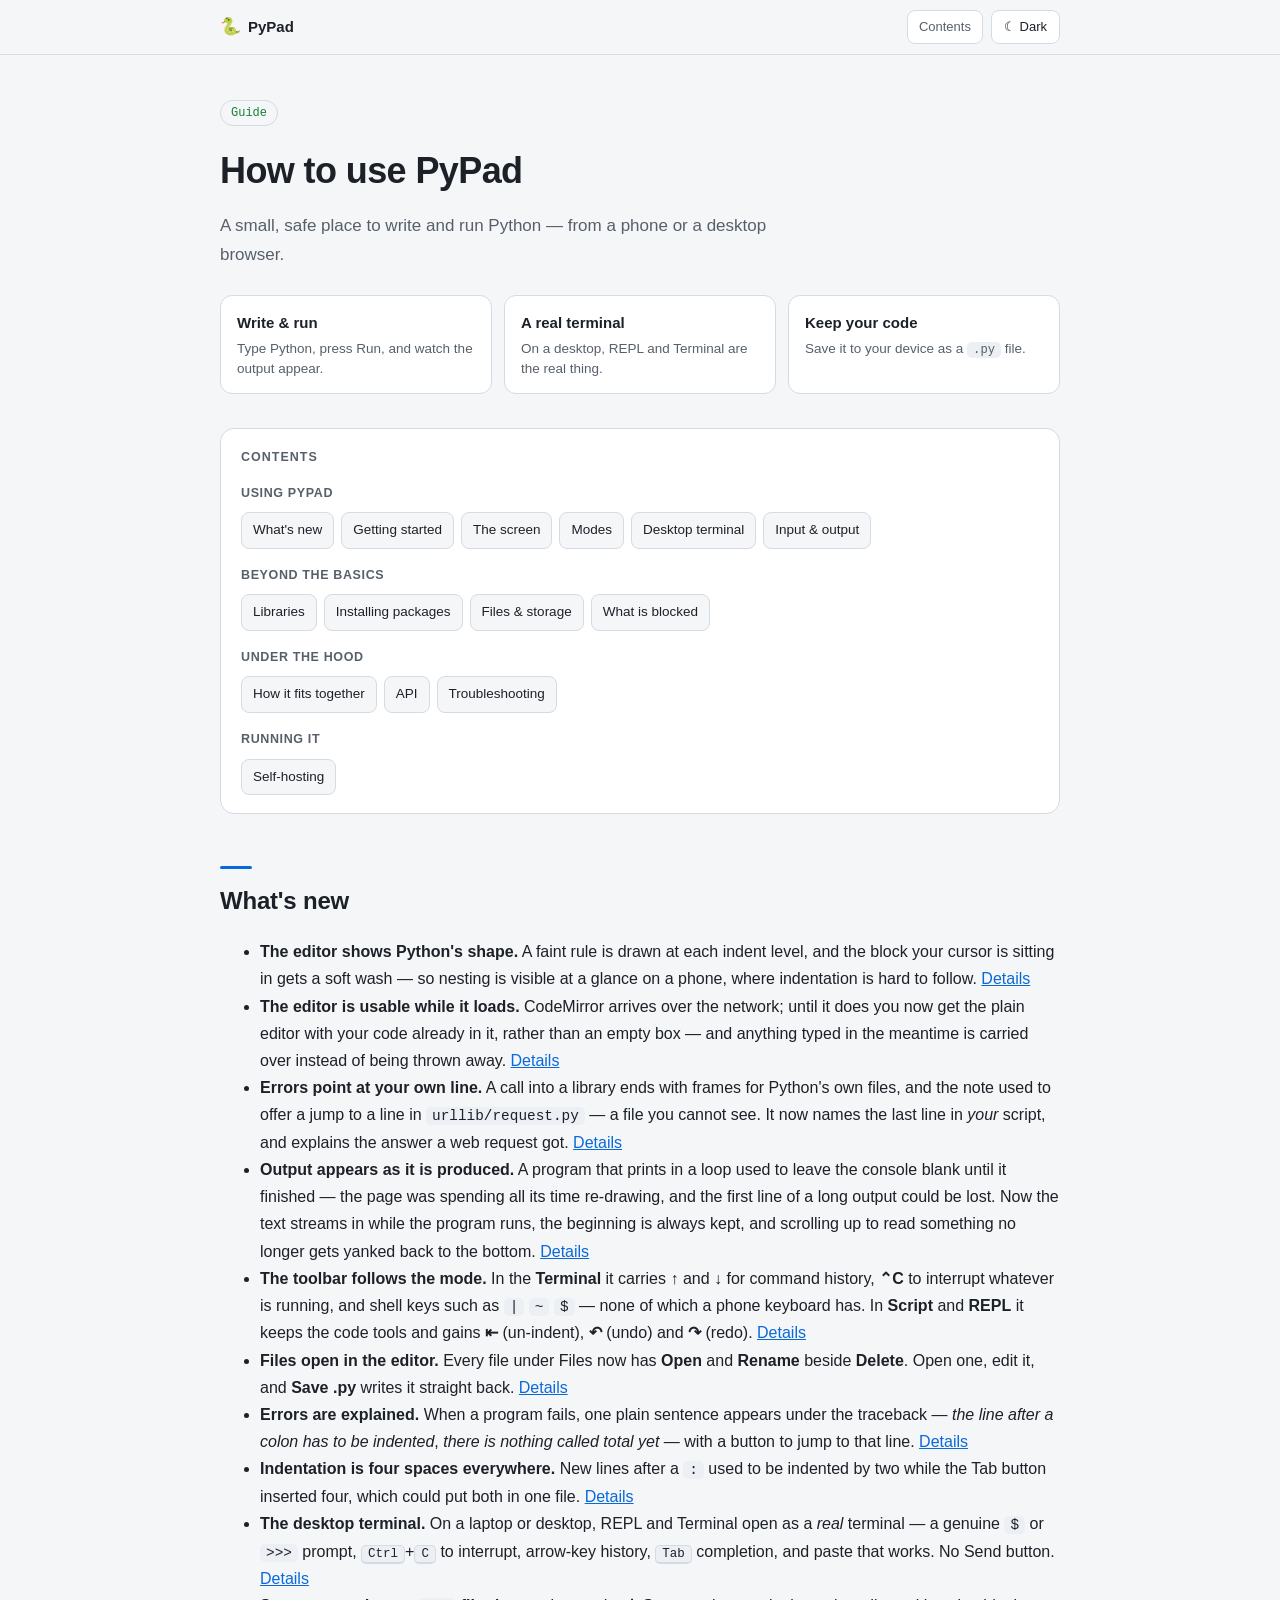
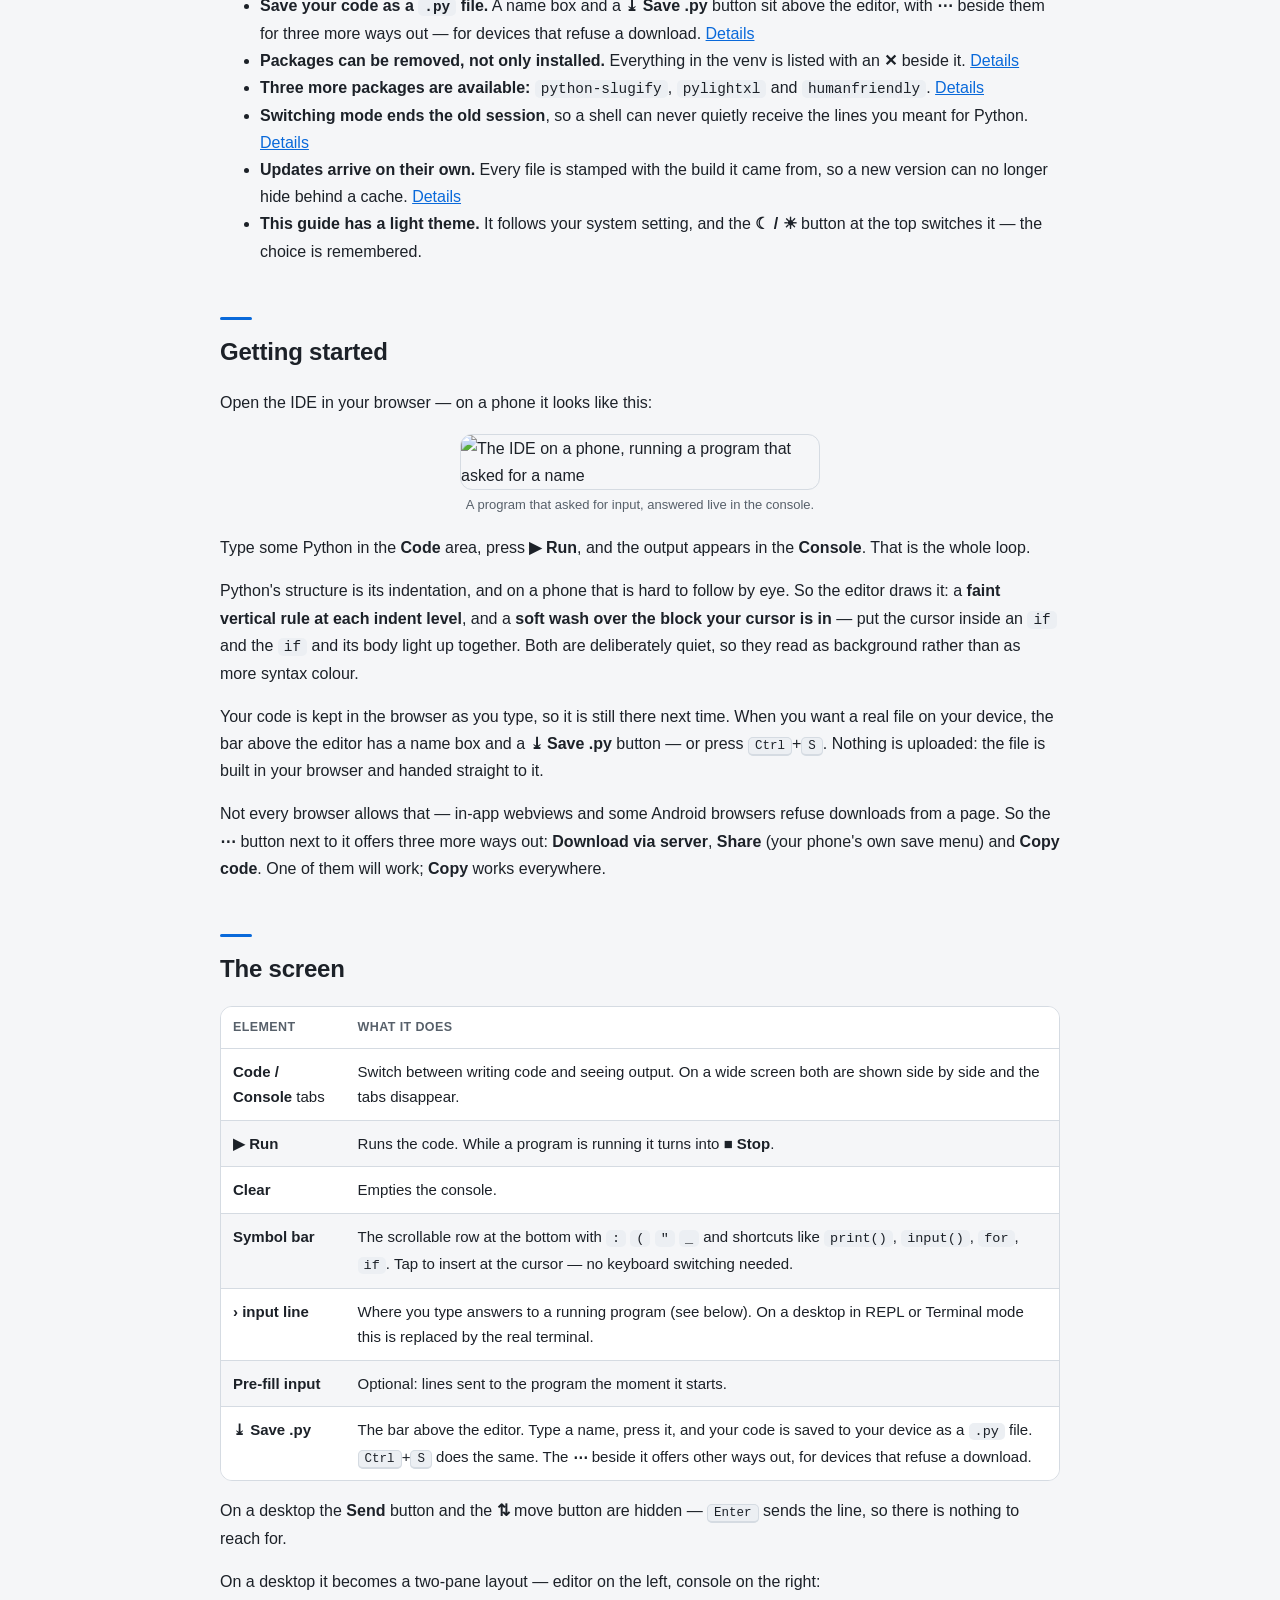
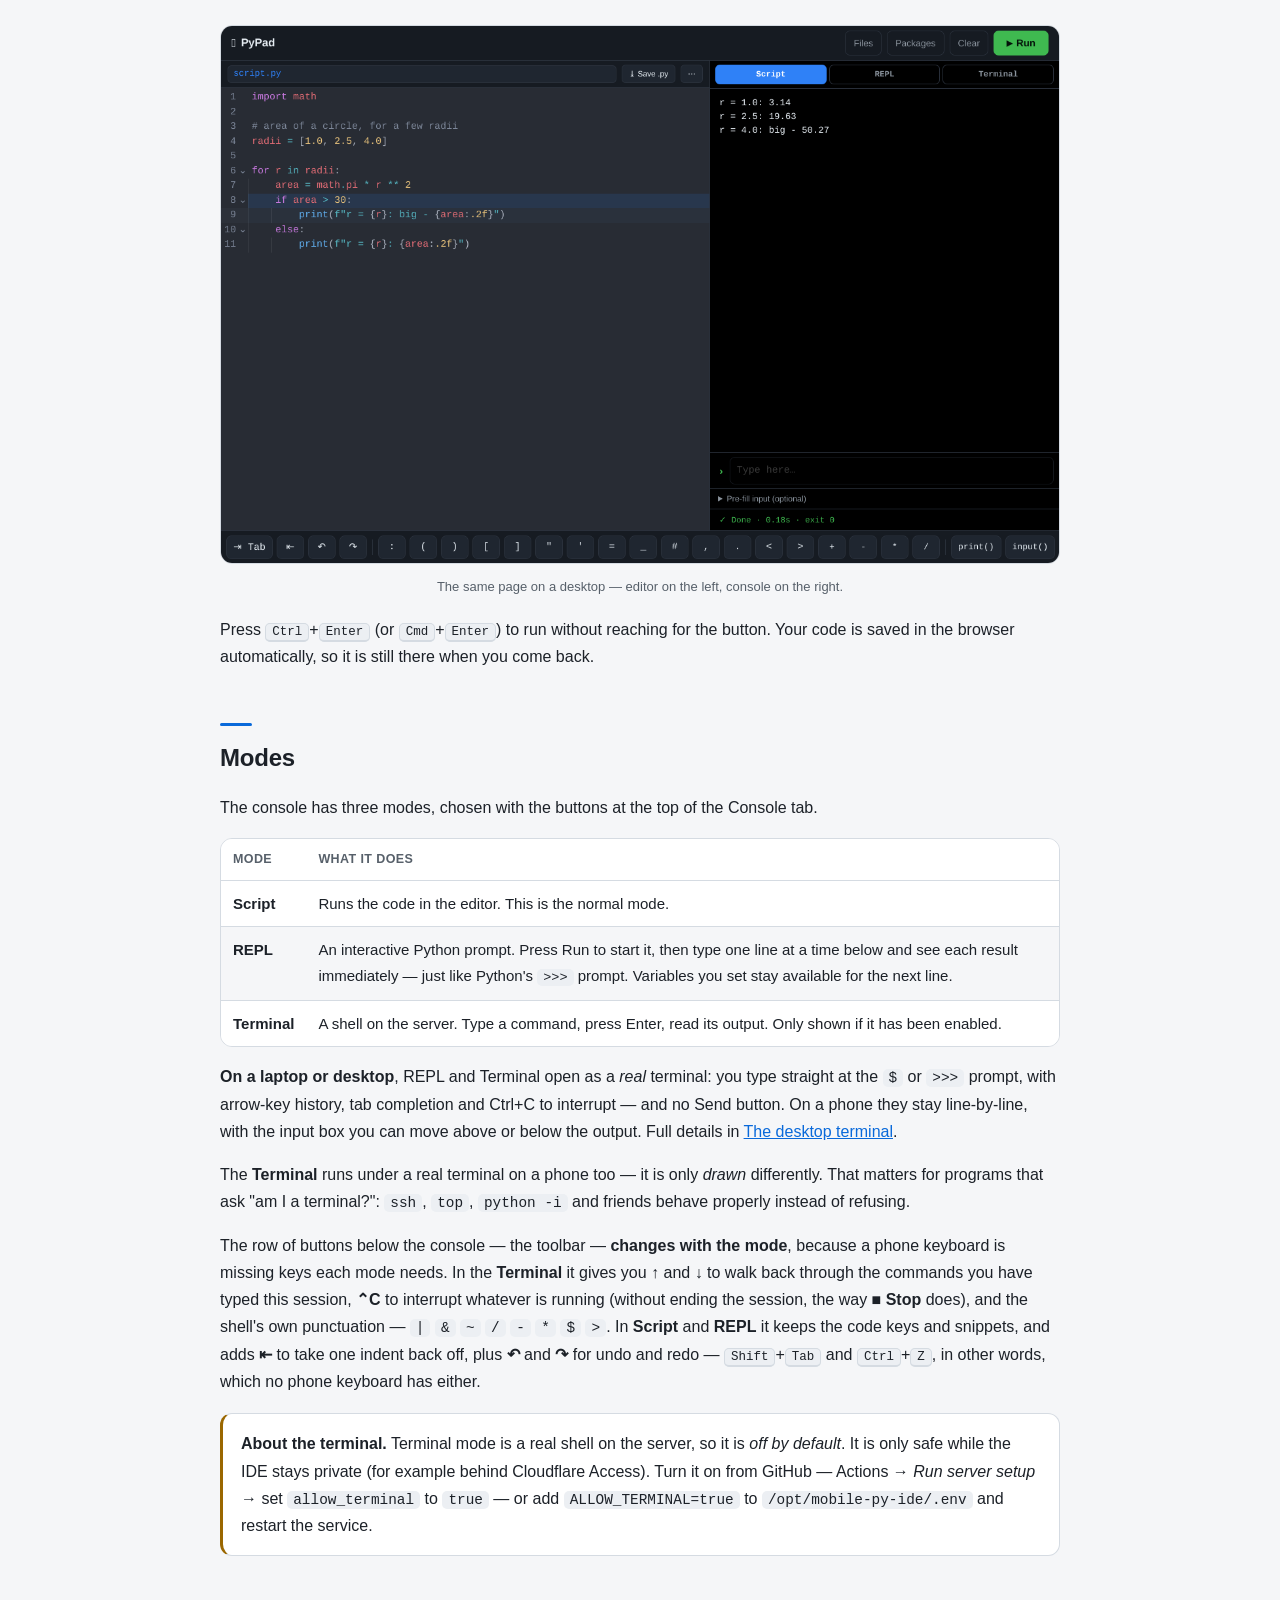
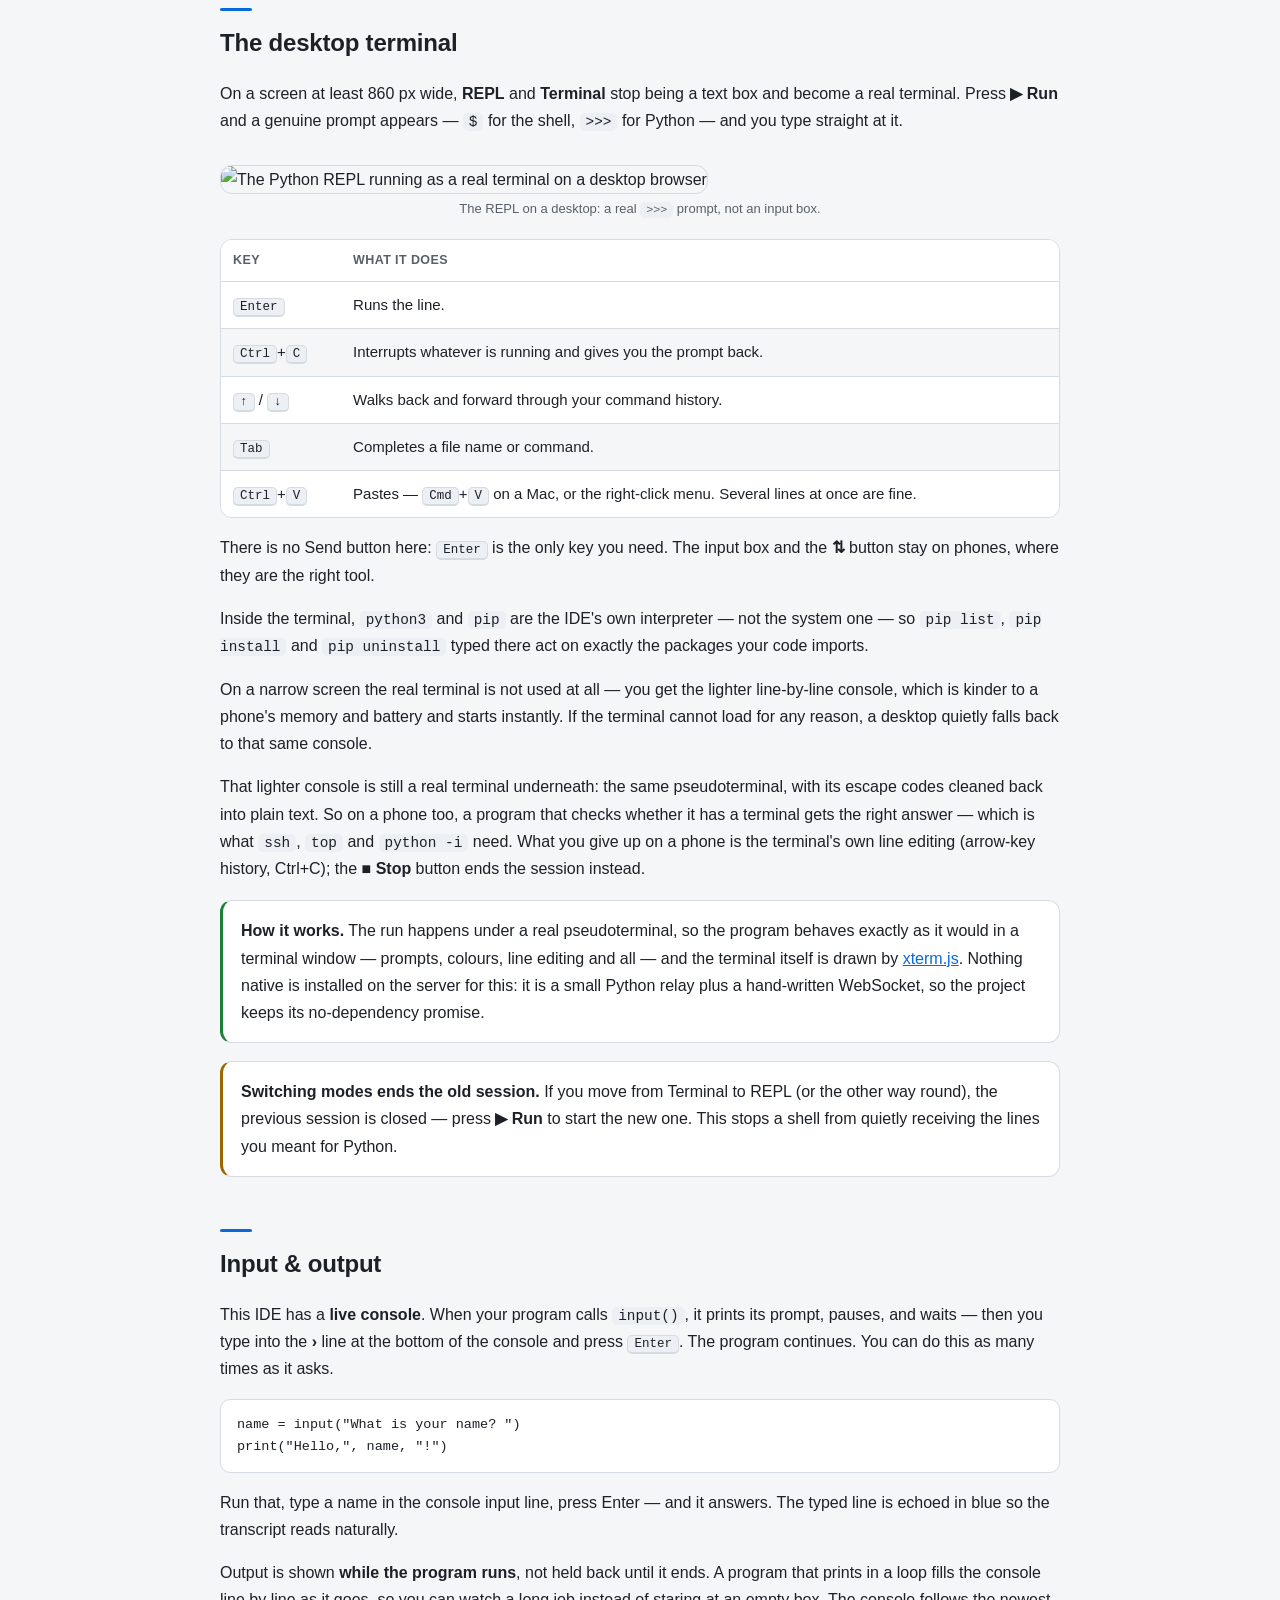
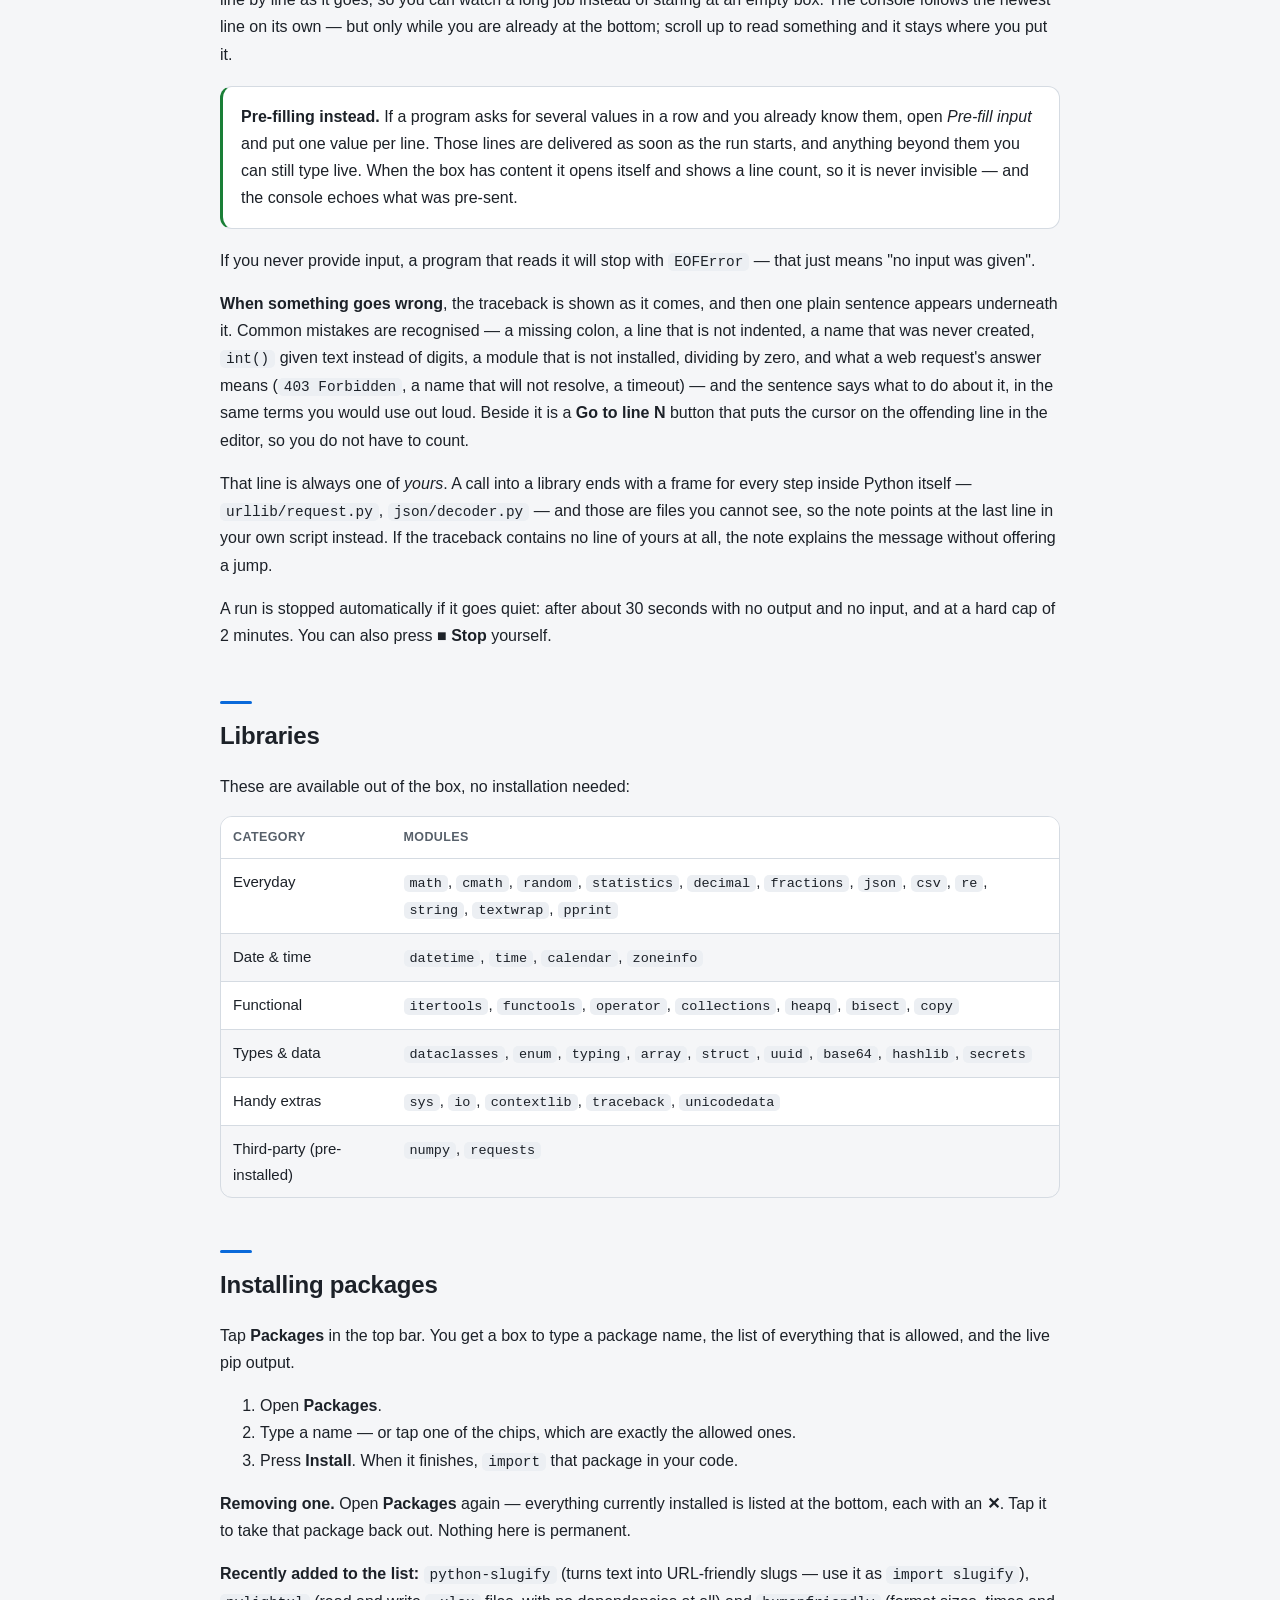
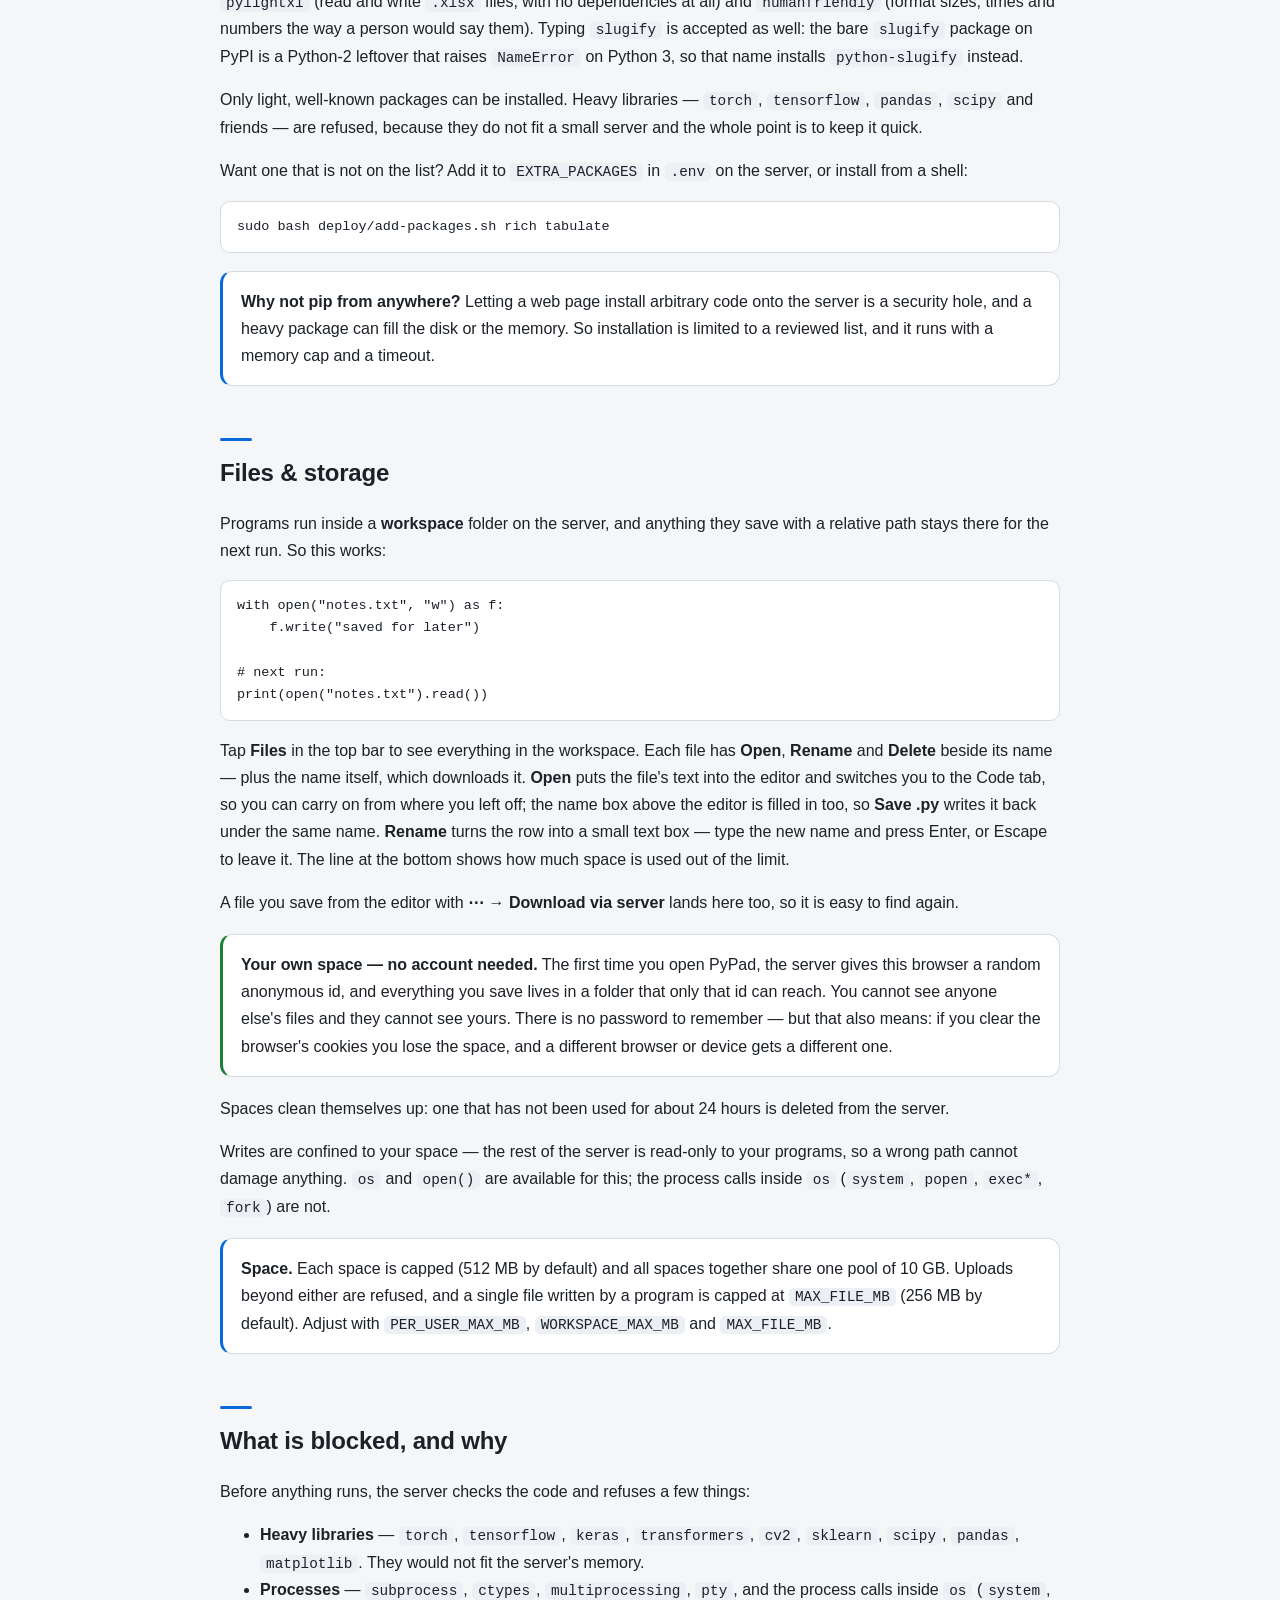
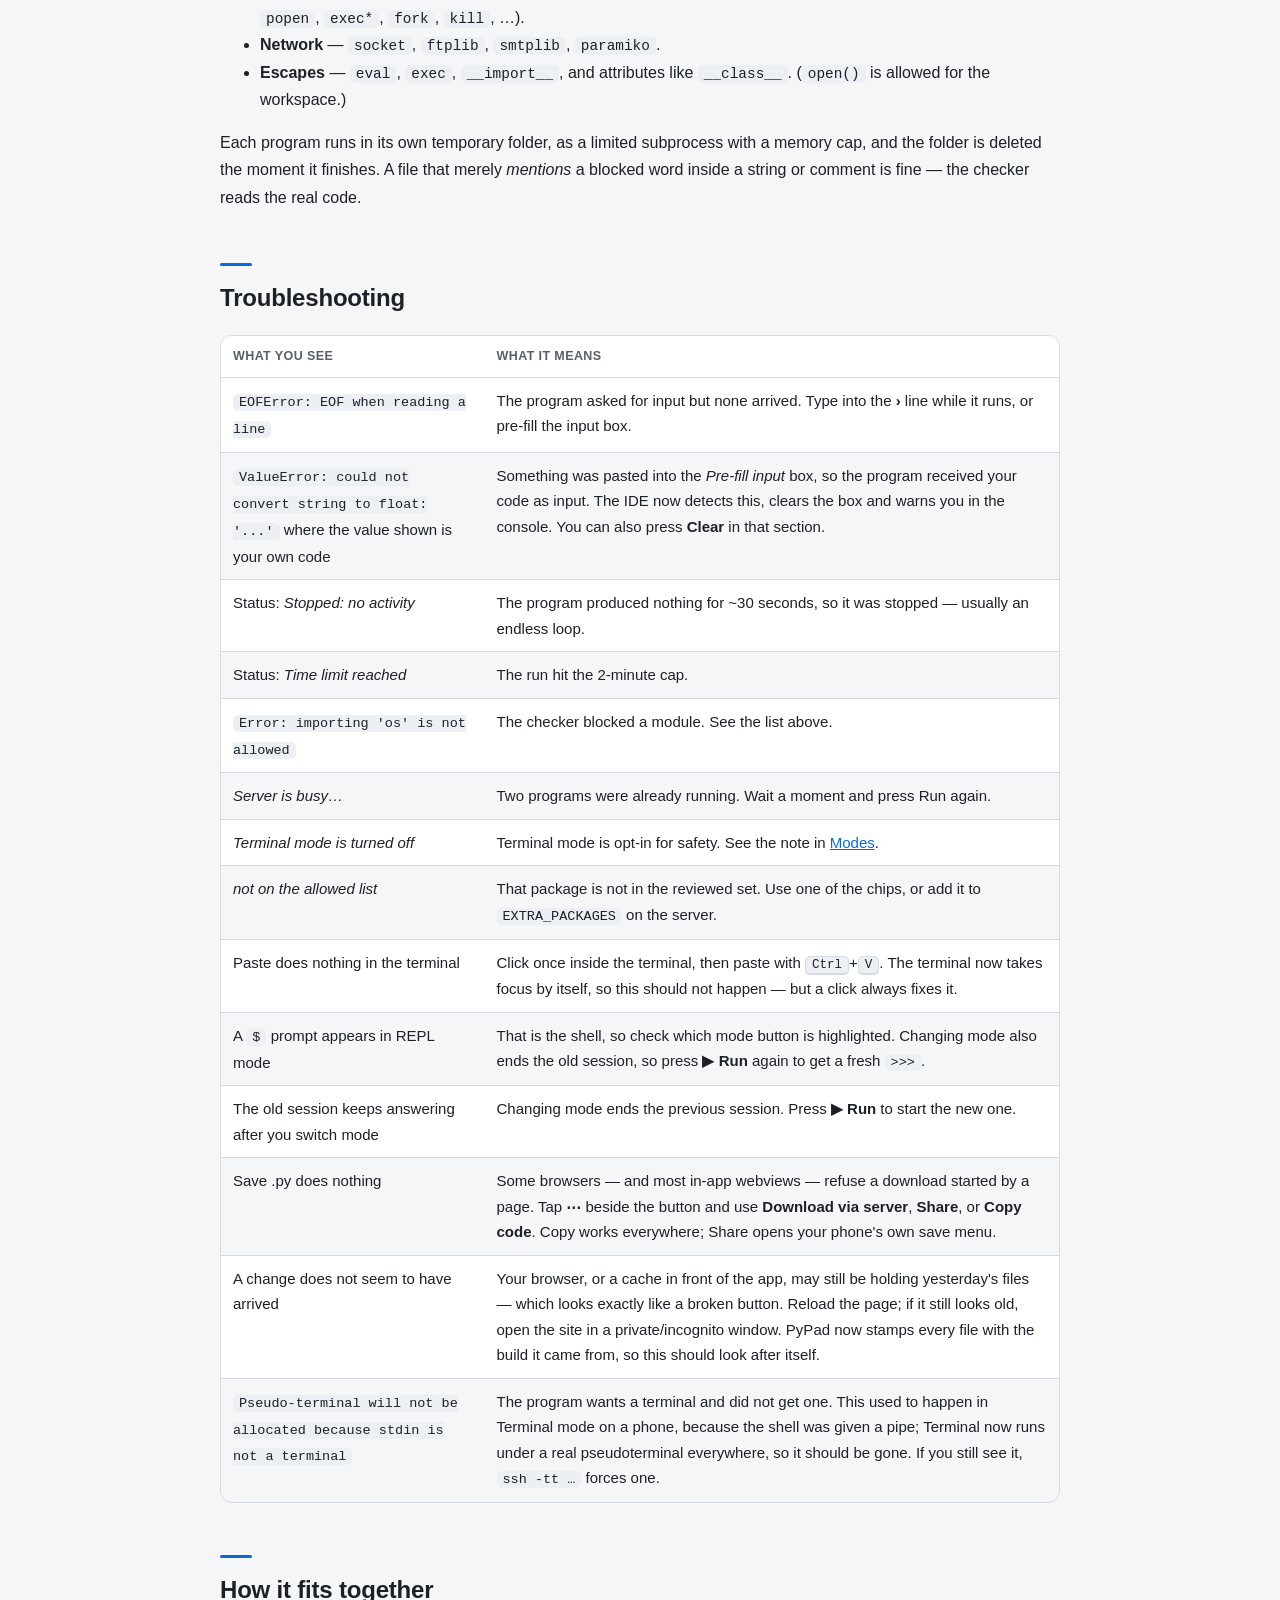
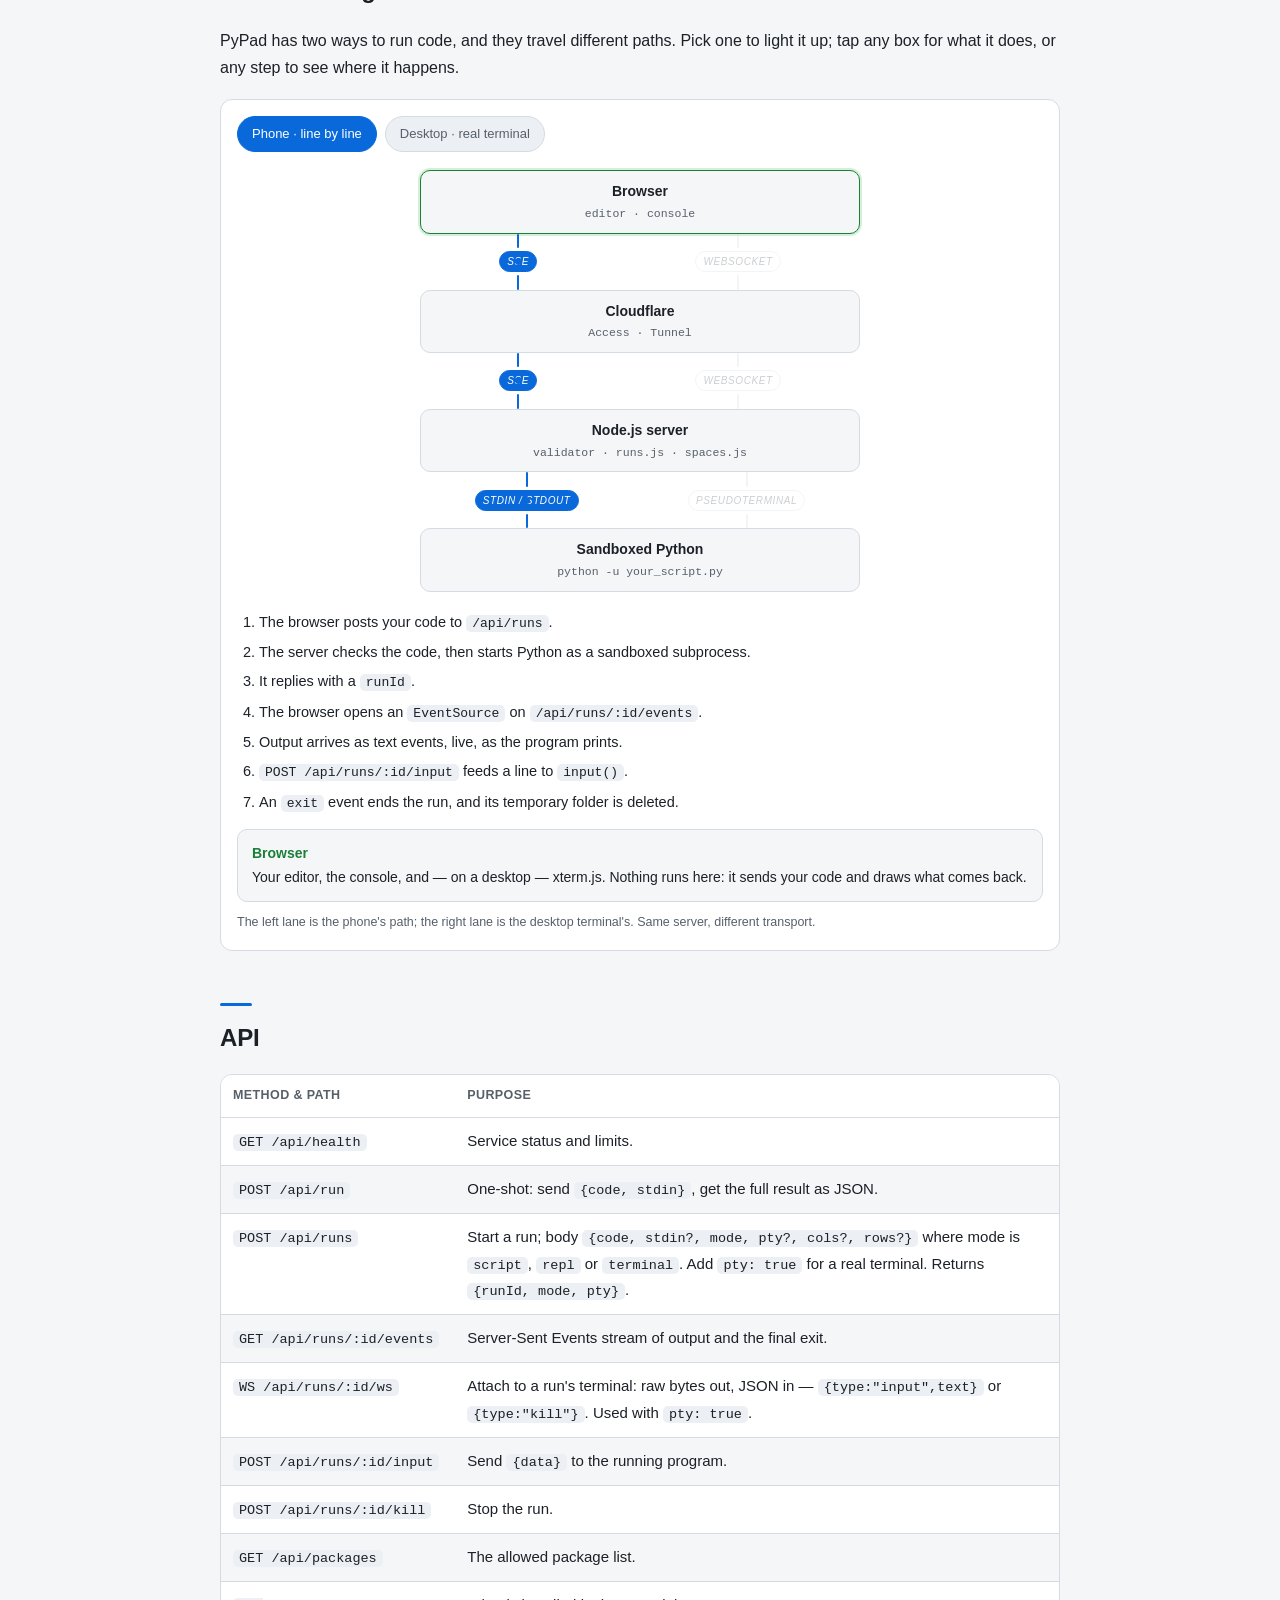
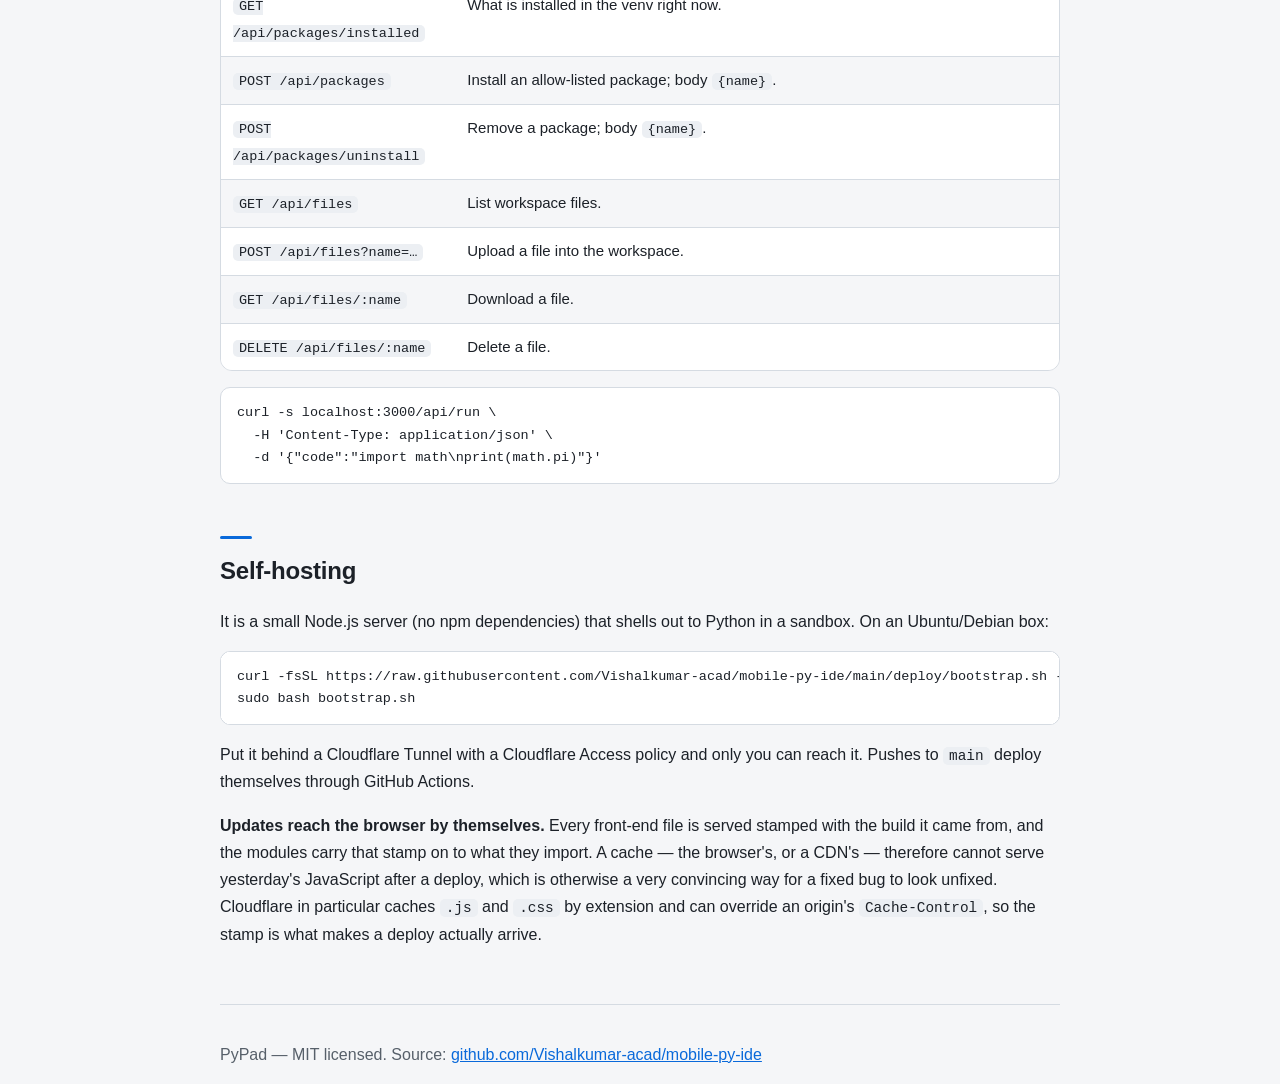
==== commit 24a71944: "Draw Python's shape in the editor, and make it usable while it loads. Two quiet decorations: a rule " ====
--- a/docs/index.html
+++ b/docs/index.html
@@ -246,6 +246,8 @@
 
 <h2 id="new">What's new</h2>
 <ul>
+  <li><strong>The editor shows Python's shape.</strong> A faint rule is drawn at each indent level, and the block your cursor is sitting in gets a soft wash — so nesting is visible at a glance on a phone, where indentation is hard to follow. <a href="#screen">Details</a></li>
+  <li><strong>The editor is usable while it loads.</strong> CodeMirror arrives over the network; until it does you now get the plain editor with your code already in it, rather than an empty box — and anything typed in the meantime is carried over instead of being thrown away. <a href="#screen">Details</a></li>
   <li><strong>Errors point at your own line.</strong> A call into a library ends with frames for Python's own files, and the note used to offer a jump to a line in <code>urllib/request.py</code> — a file you cannot see. It now names the last line in <em>your</em> script, and explains the answer a web request got. <a href="#input">Details</a></li>
   <li><strong>Output appears as it is produced.</strong> A program that prints in a loop used to leave the console blank until it finished — the page was spending all its time re-drawing, and the first line of a long output could be lost. Now the text streams in while the program runs, the beginning is always kept, and scrolling up to read something no longer gets yanked back to the bottom. <a href="#input">Details</a></li>
   <li><strong>The toolbar follows the mode.</strong> In the <strong>Terminal</strong> it carries <strong>↑</strong> and <strong>↓</strong> for command history, <strong>⌃C</strong> to interrupt whatever is running, and shell keys such as <code>|</code> <code>~</code> <code>$</code> — none of which a phone keyboard has. In <strong>Script</strong> and <strong>REPL</strong> it keeps the code tools and gains <strong>⇤</strong> (un-indent), <strong>↶</strong> (undo) and <strong>↷</strong> (redo). <a href="#terminal">Details</a></li>
@@ -268,6 +270,7 @@
   <figcaption>A program that asked for input, answered live in the console.</figcaption>
 </figure>
 <p>Type some Python in the <strong>Code</strong> area, press <strong>▶ Run</strong>, and the output appears in the <strong>Console</strong>. That is the whole loop.</p>
+<p>Python's structure is its indentation, and on a phone that is hard to follow by eye. So the editor draws it: a <strong>faint vertical rule at each indent level</strong>, and a <strong>soft wash over the block your cursor is in</strong> — put the cursor inside an <code>if</code> and the <code>if</code> and its body light up together. Both are deliberately quiet, so they read as background rather than as more syntax colour.</p>
 <p>Your code is kept in the browser as you type, so it is still there next time. When you want a real file on your device, the bar above the editor has a name box and a <strong>⤓ Save .py</strong> button — or press <kbd>Ctrl</kbd>+<kbd>S</kbd>. Nothing is uploaded: the file is built in your browser and handed straight to it.</p>
 <p>Not every browser allows that — in-app webviews and some Android browsers refuse downloads from a page. So the <strong>⋯</strong> button next to it offers three more ways out: <strong>Download via server</strong>, <strong>Share</strong> (your phone's own save menu) and <strong>Copy code</strong>. One of them will work; <strong>Copy</strong> works everywhere.</p>
 
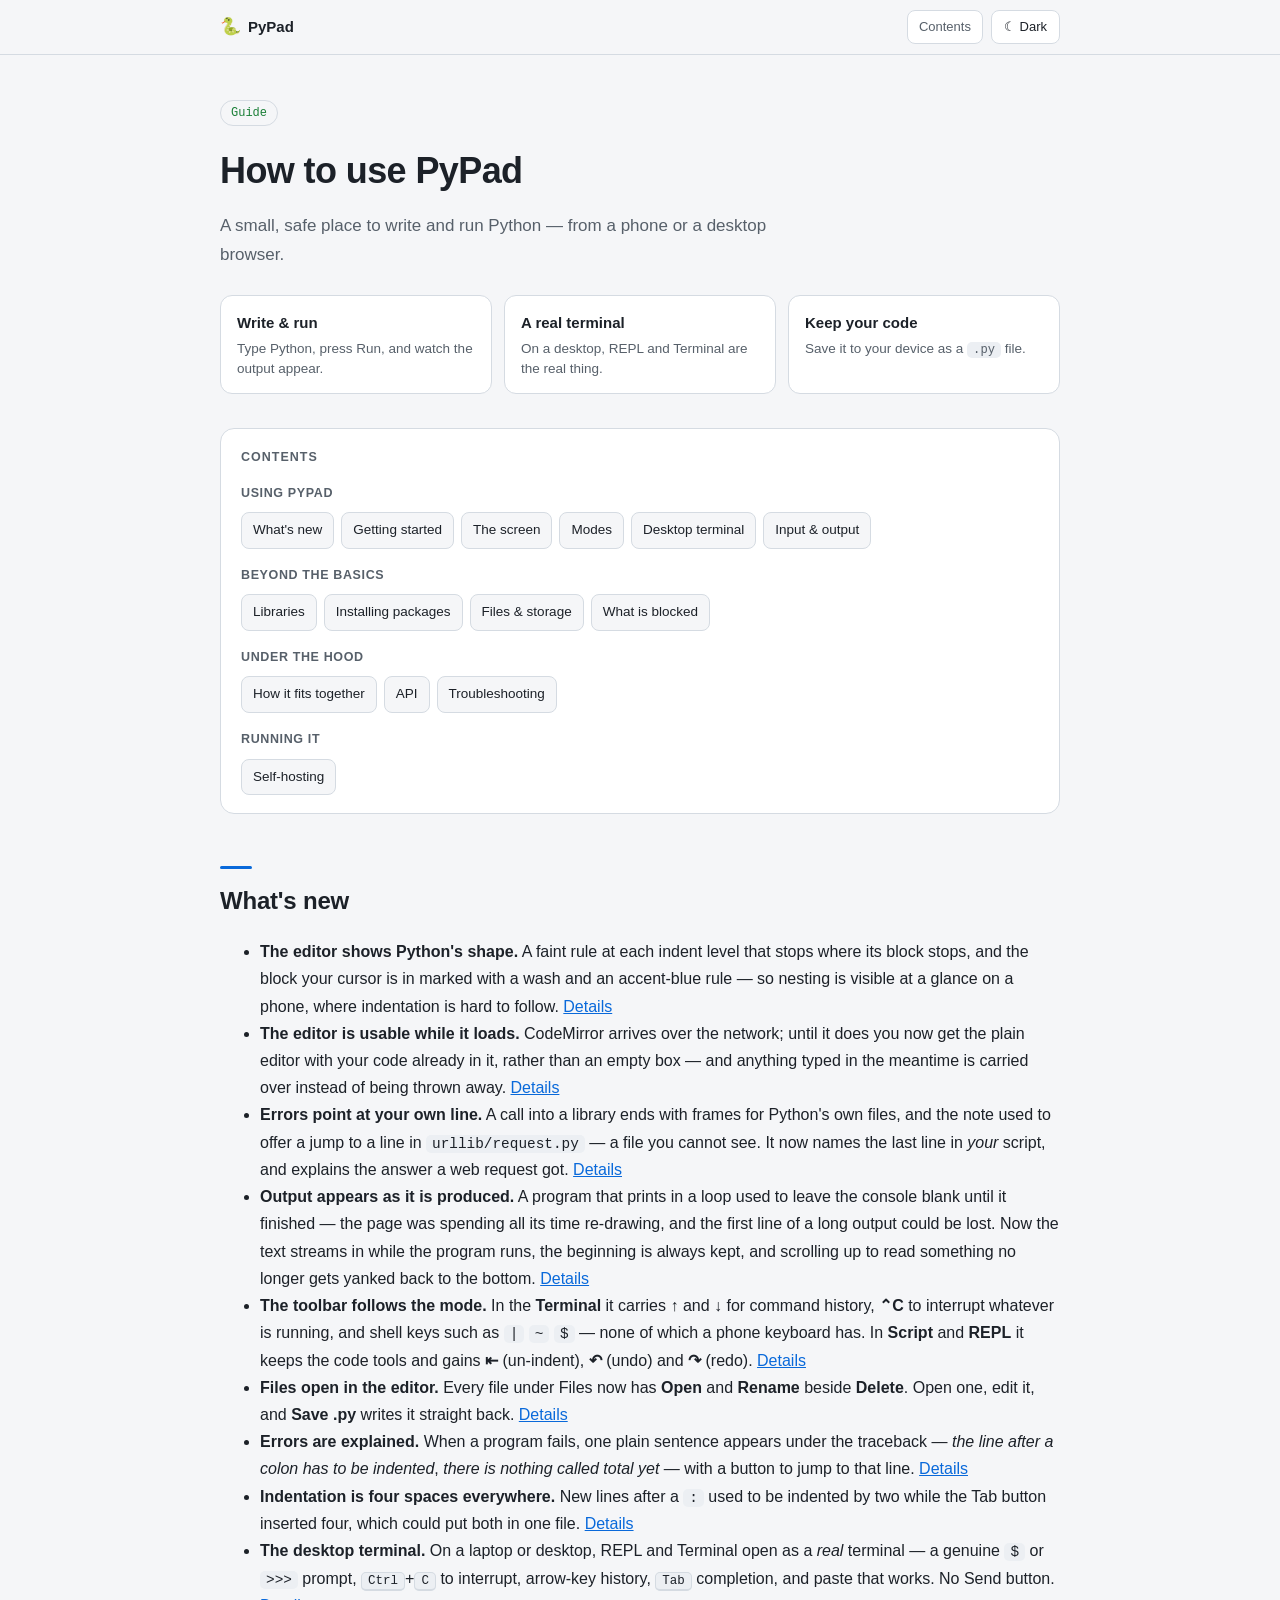
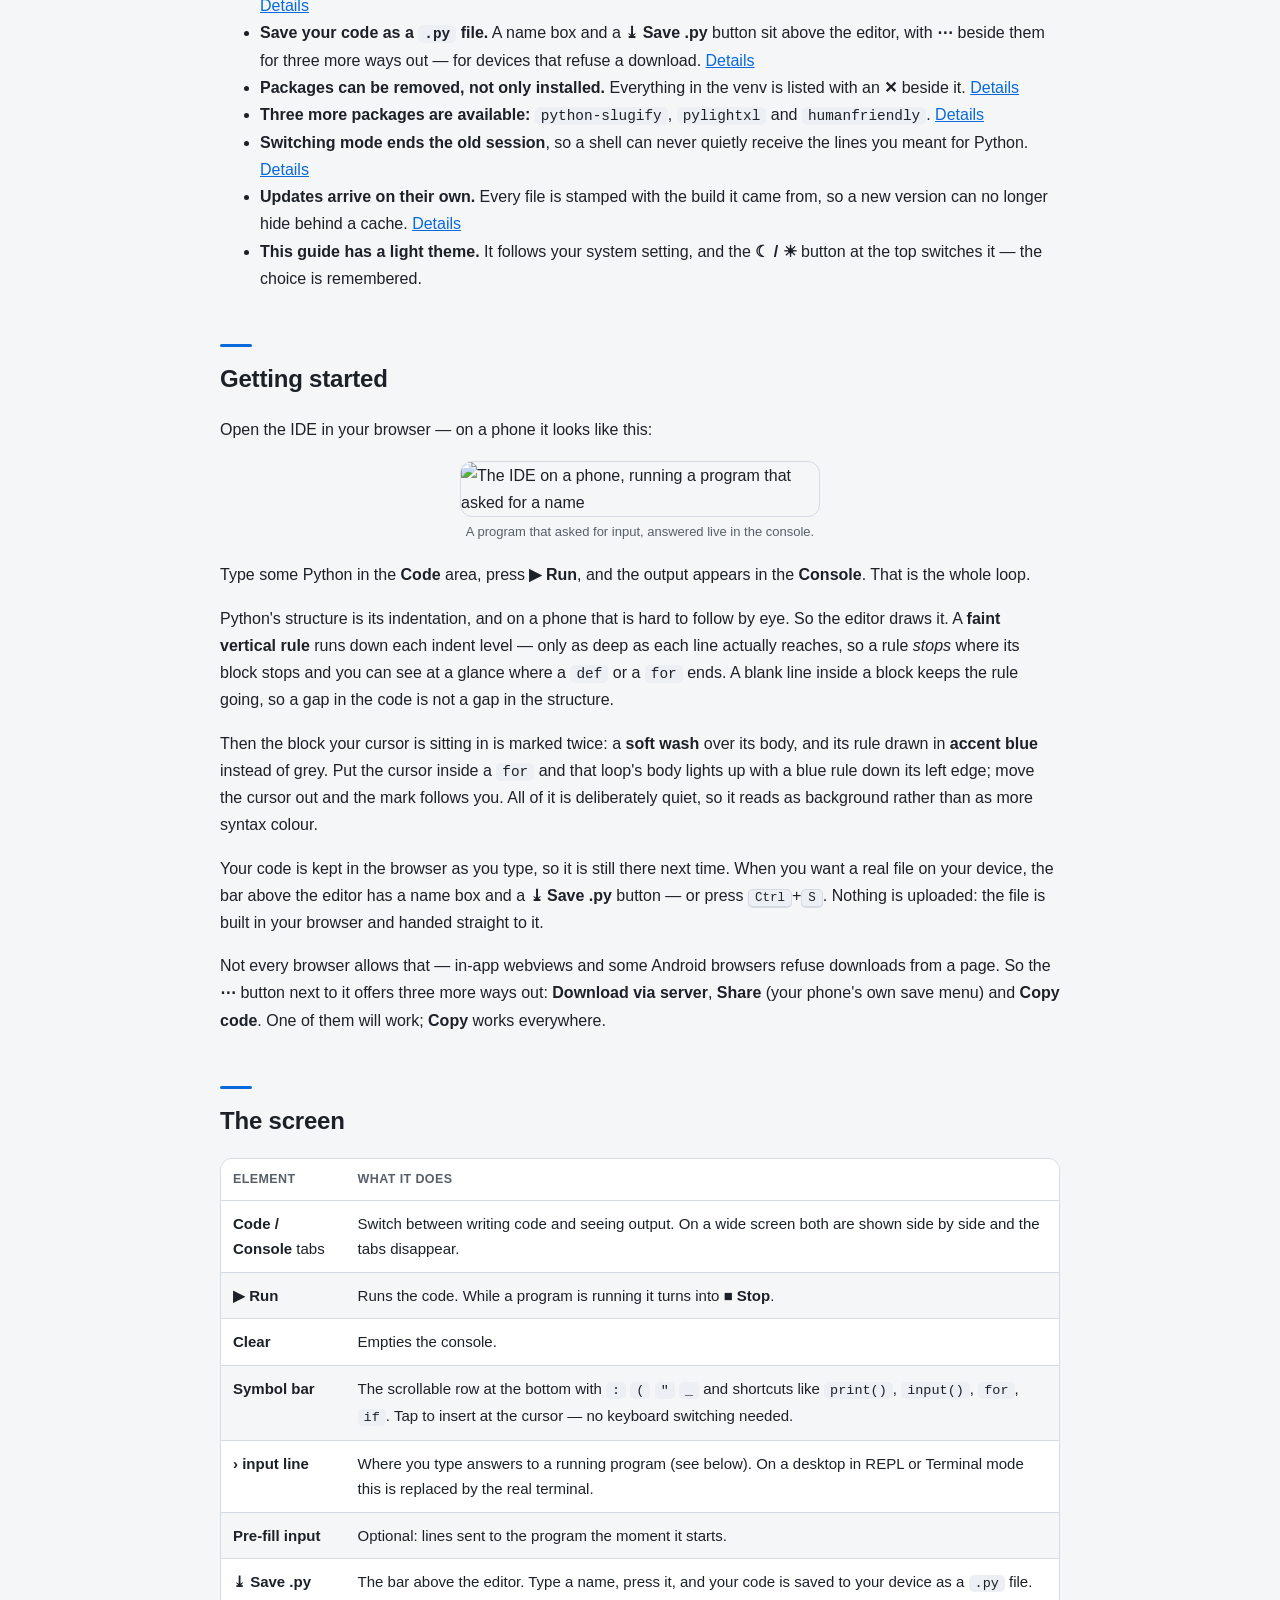
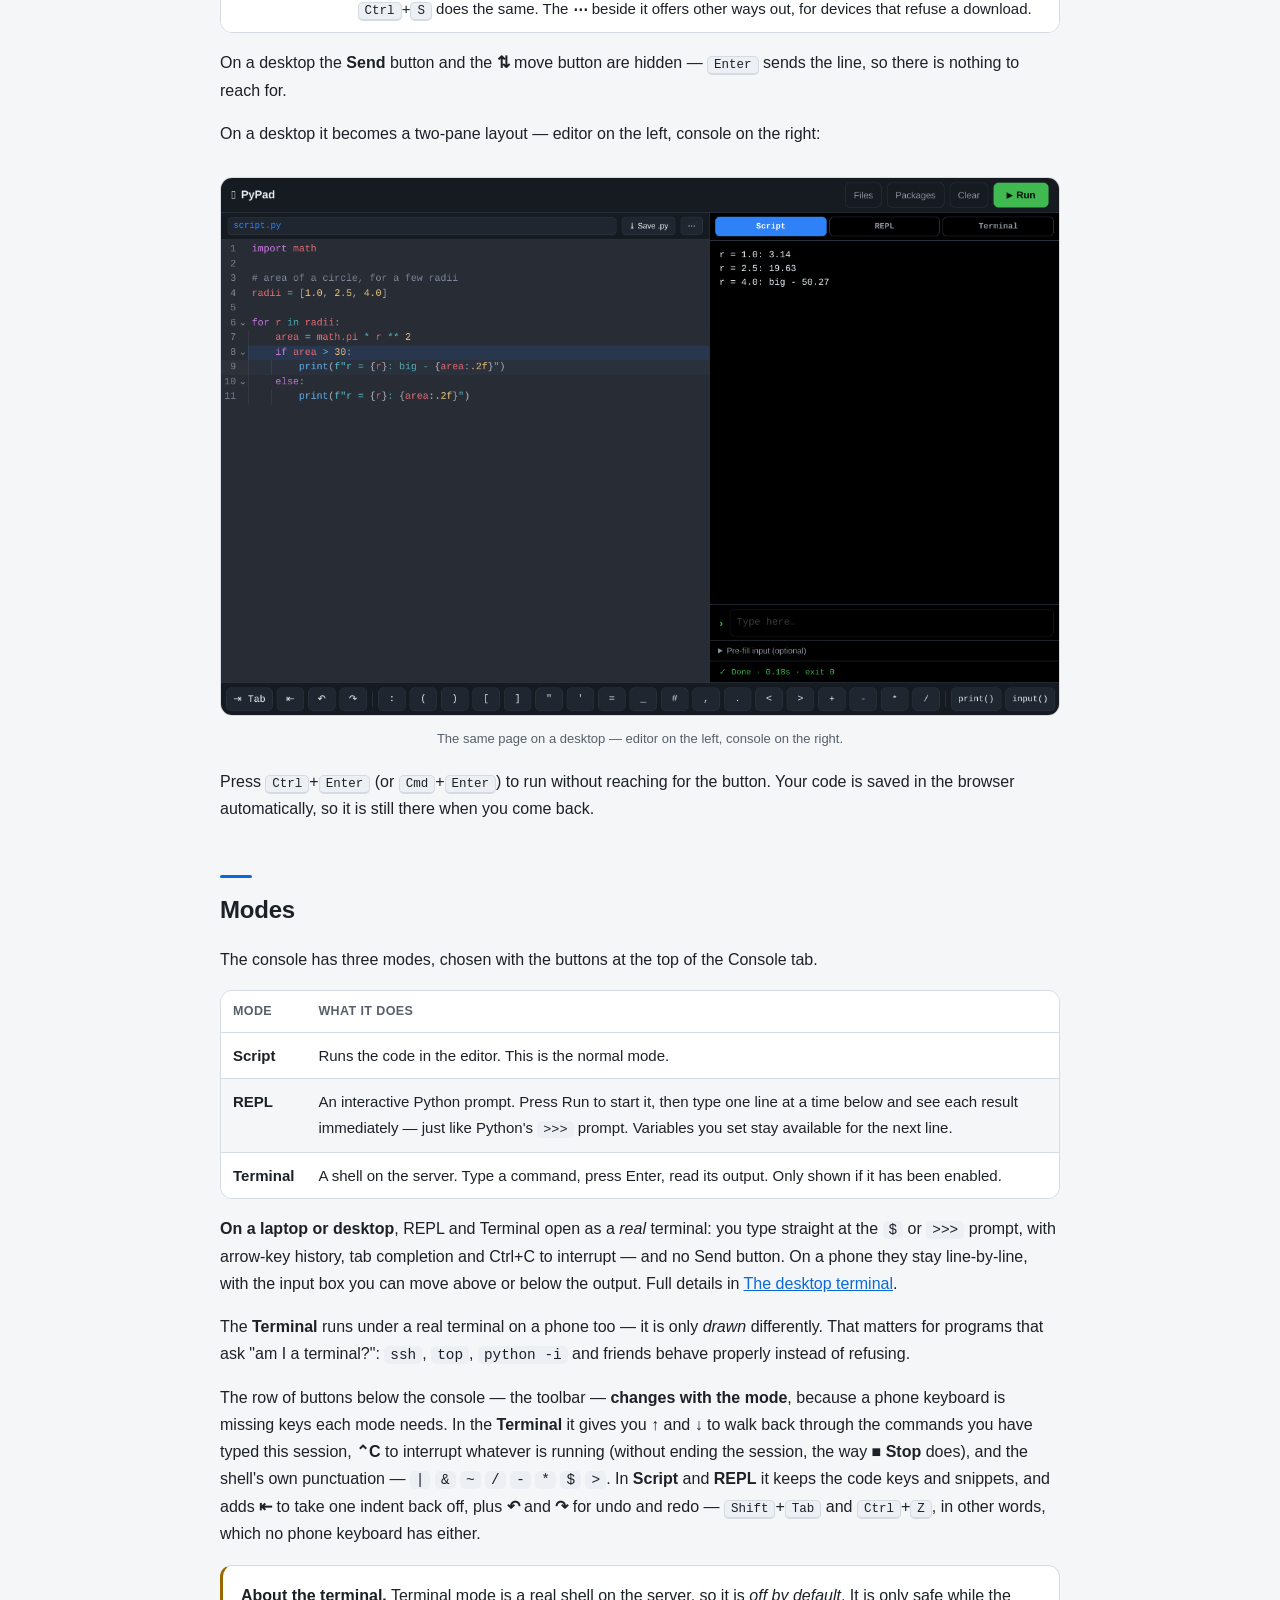
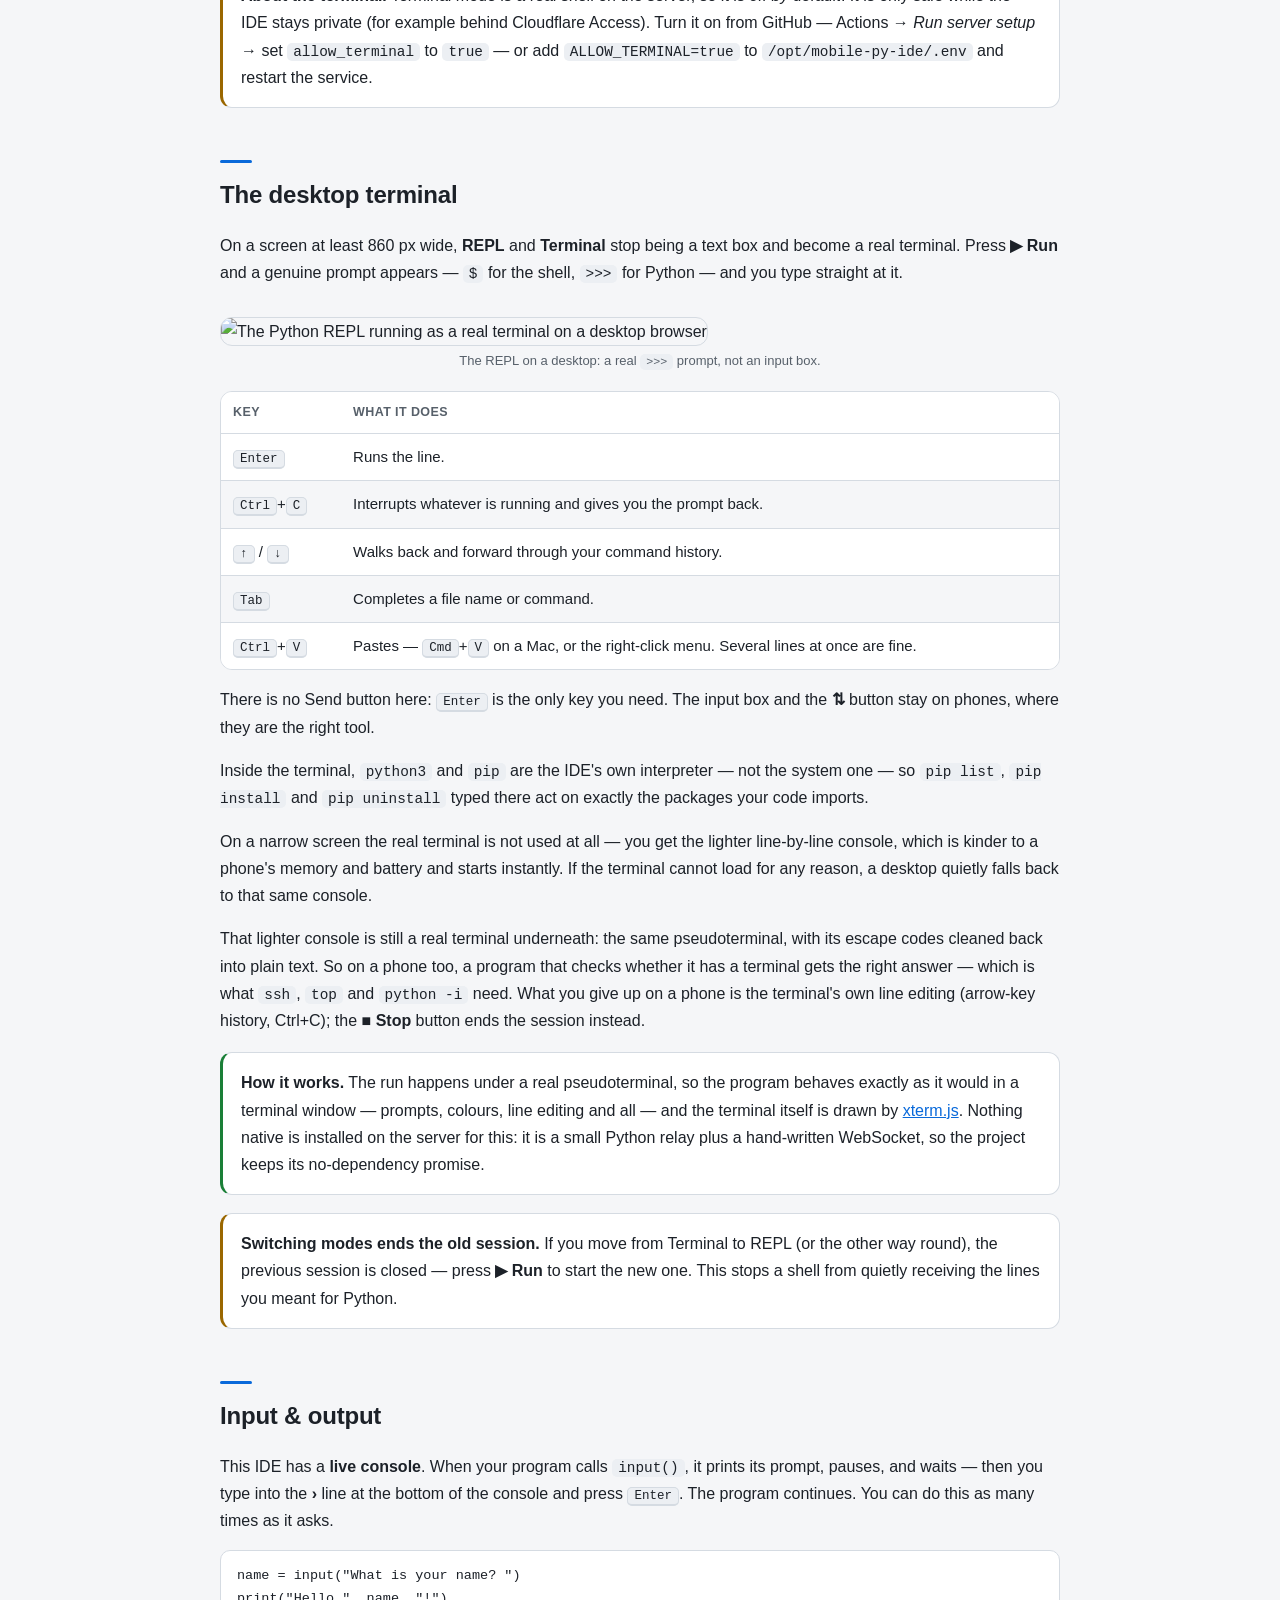
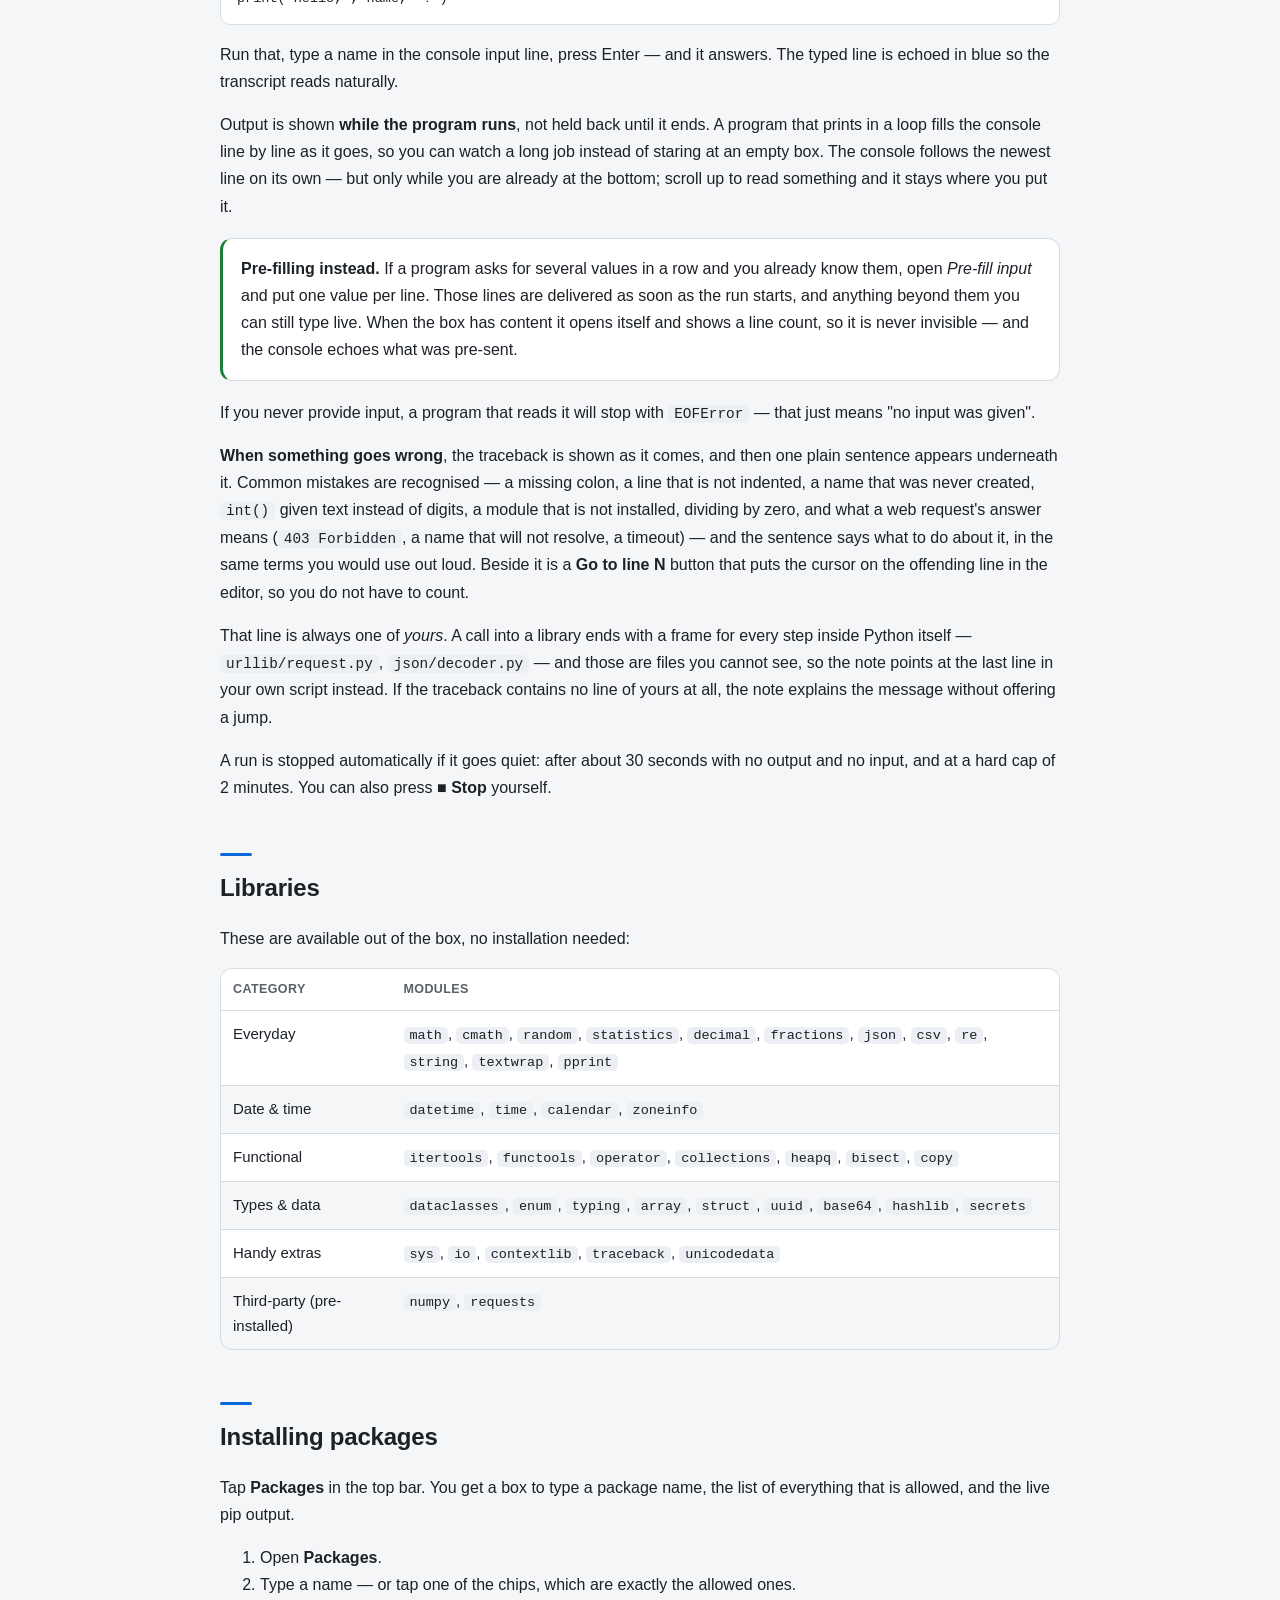
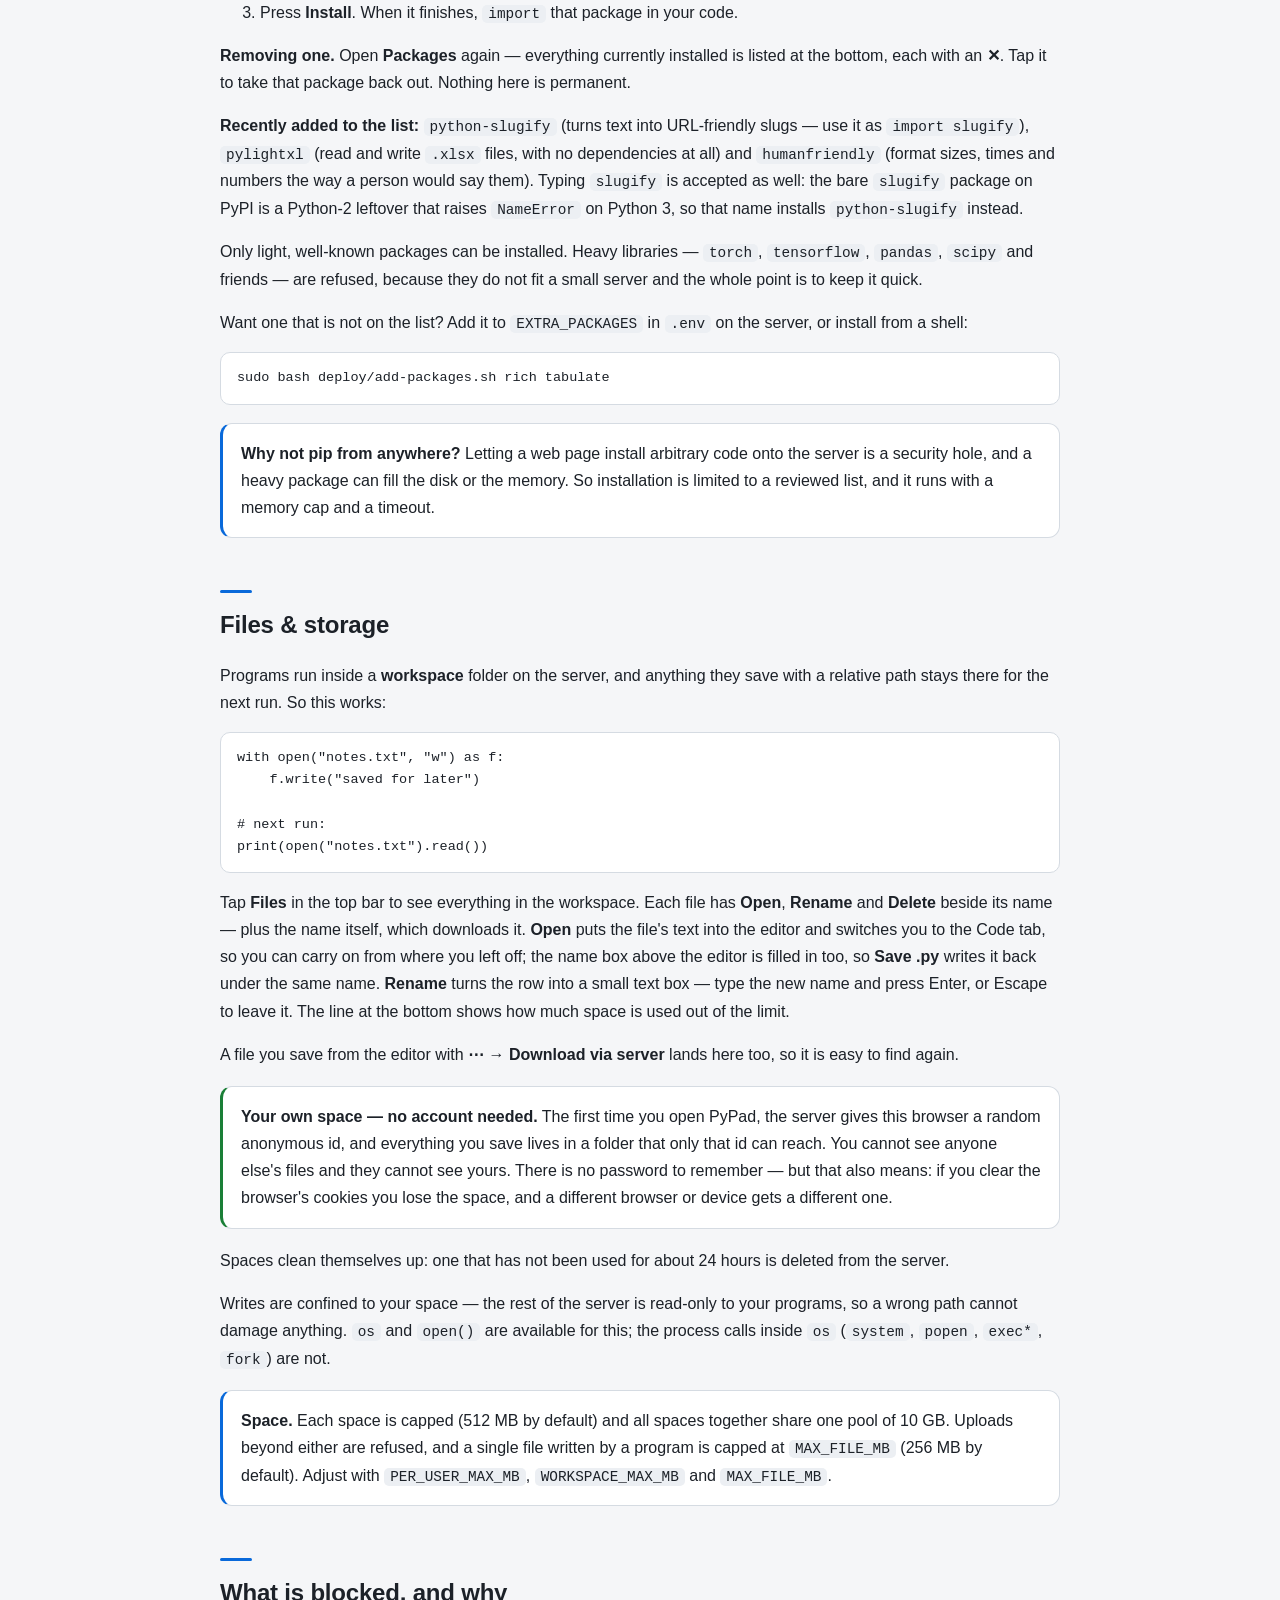
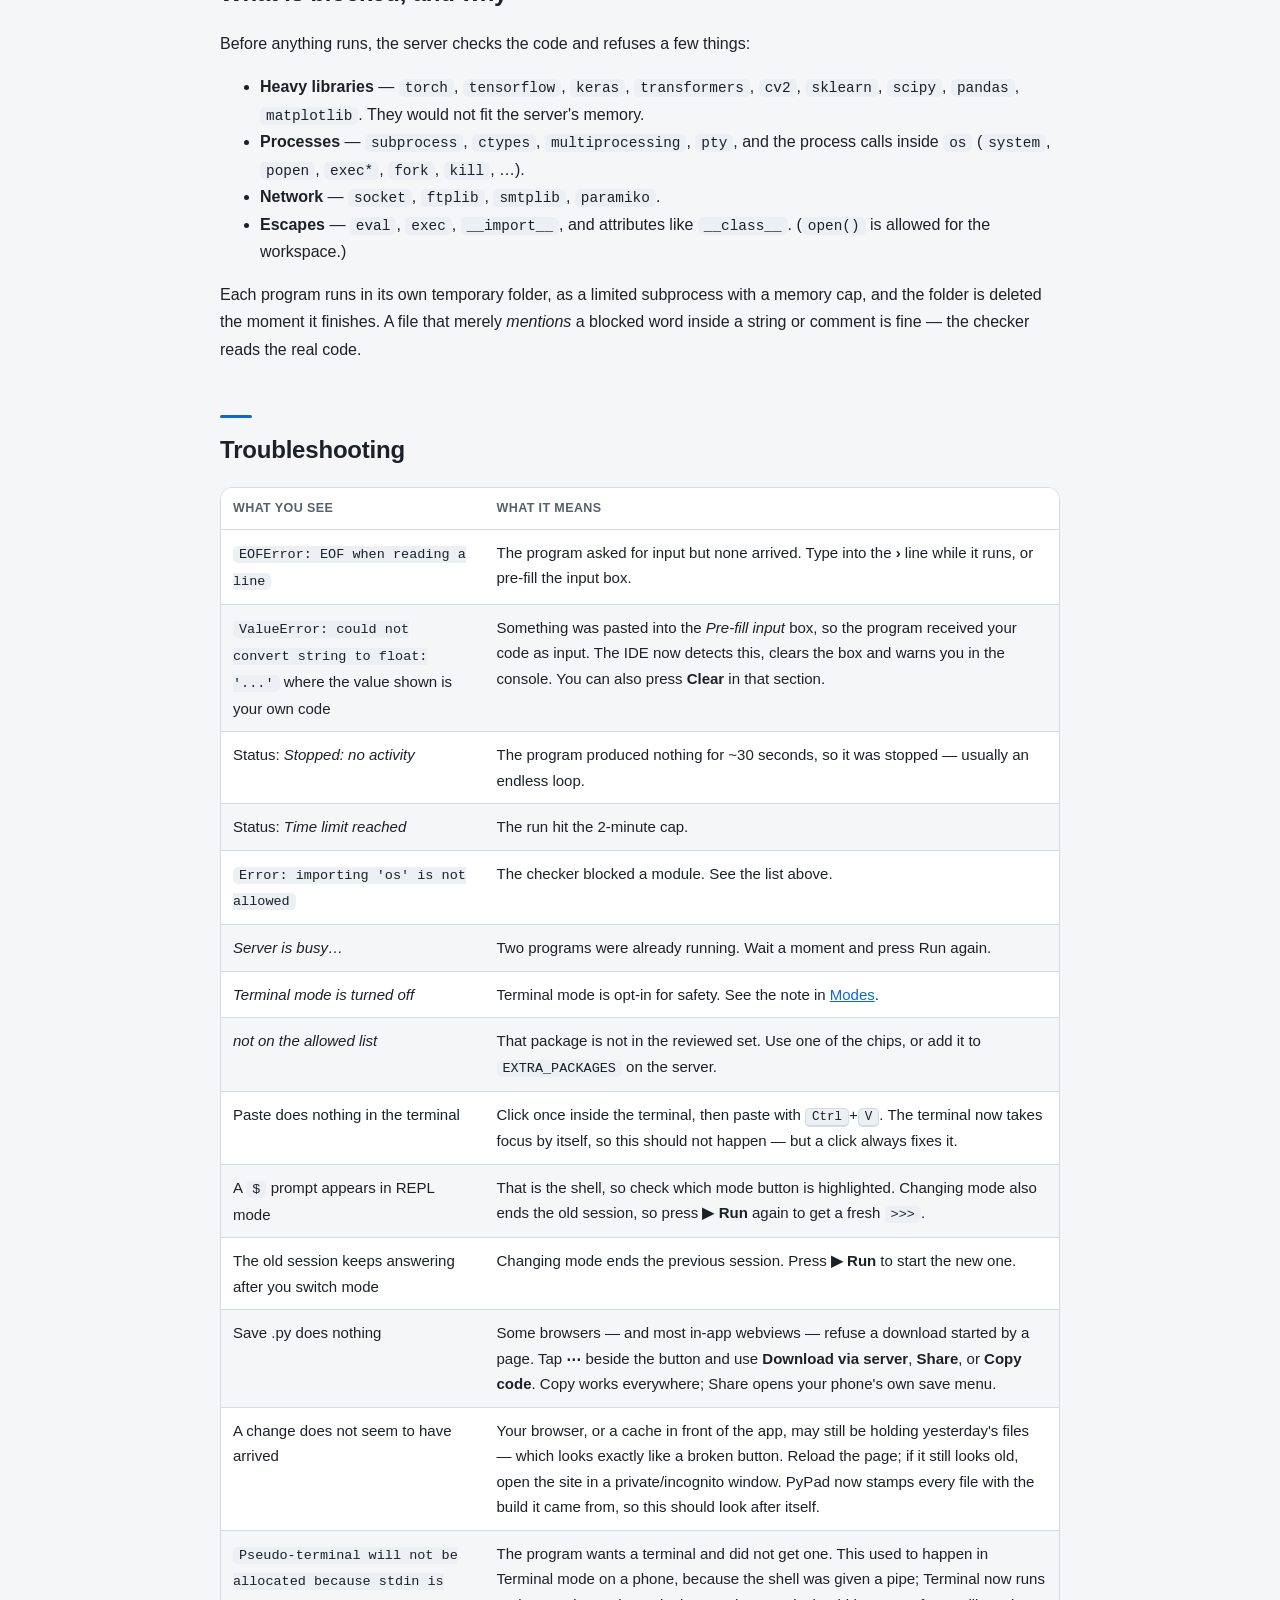
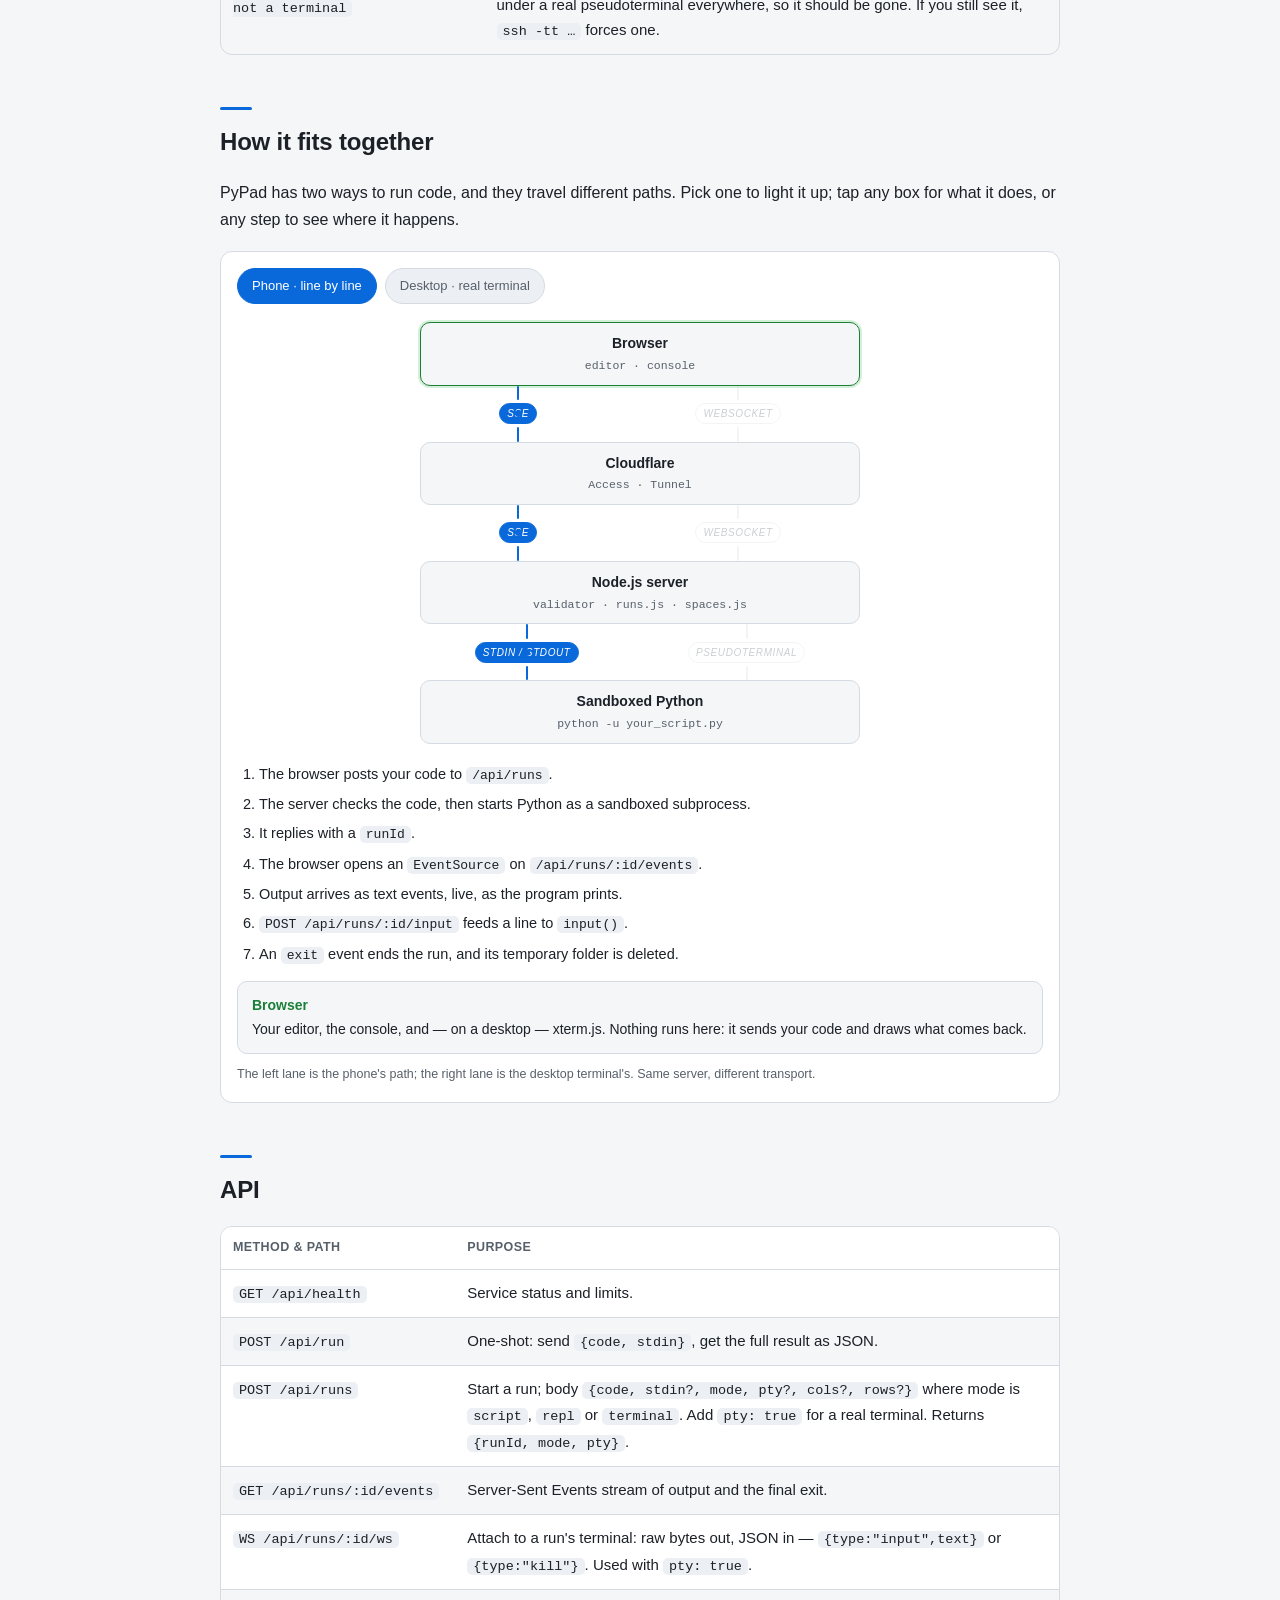
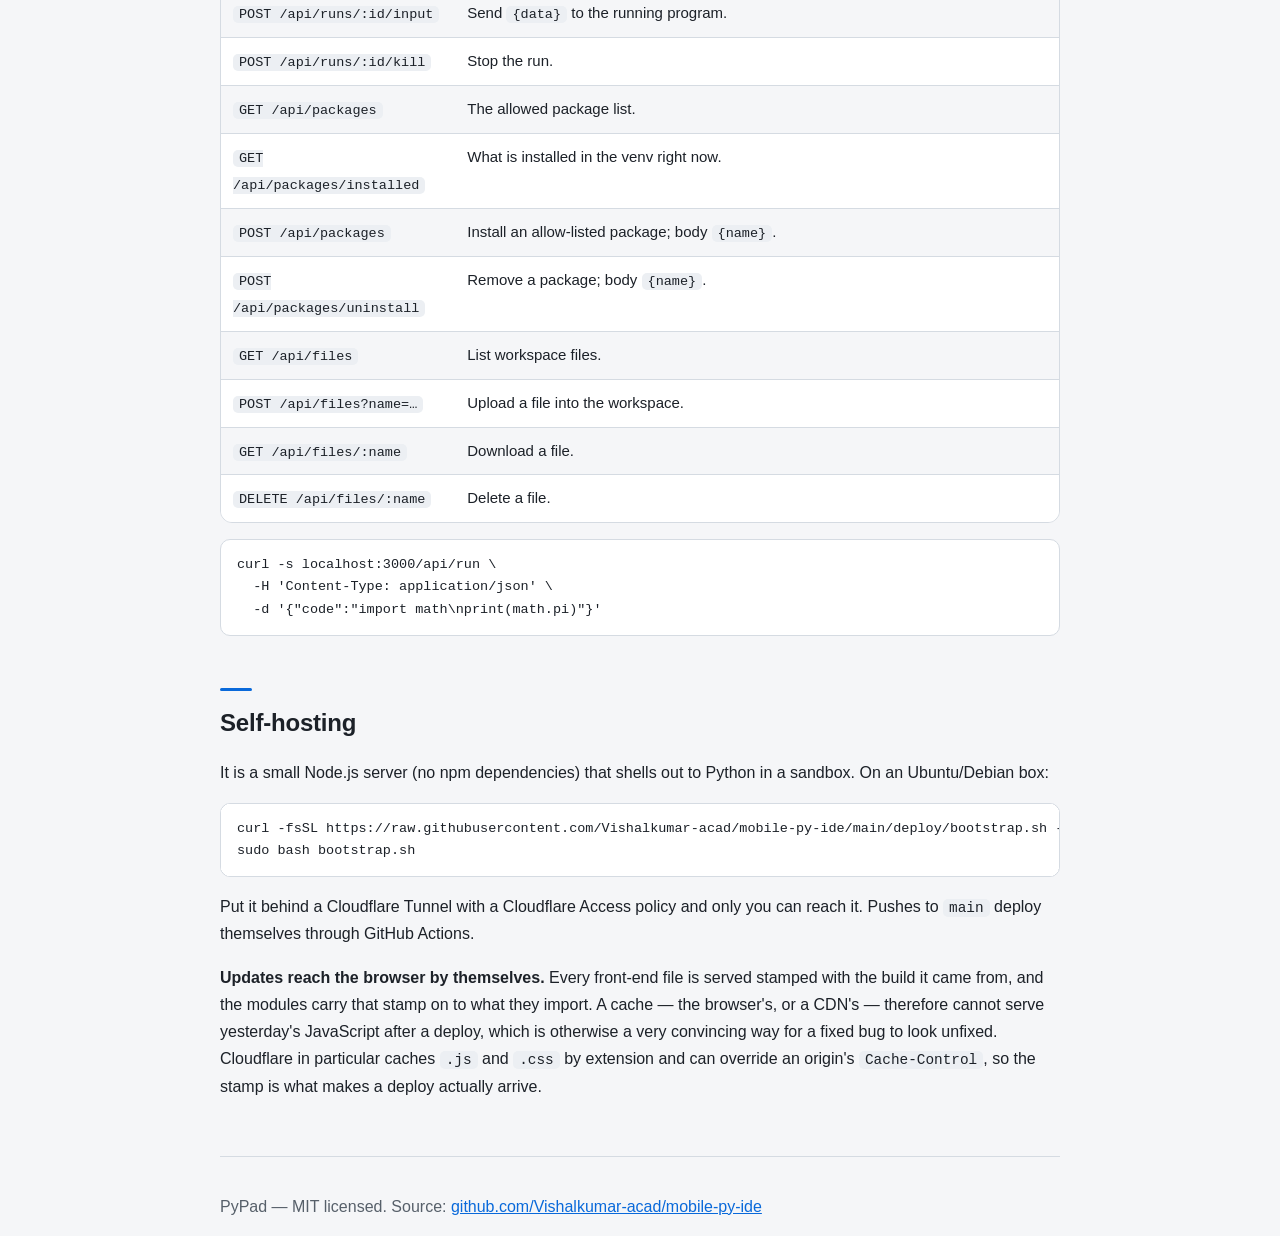
==== commit eada3ae0: "Indent rules: stop where the block stops, and mark the active one. A blank line used to break every " ====
--- a/docs/index.html
+++ b/docs/index.html
@@ -246,7 +246,7 @@
 
 <h2 id="new">What's new</h2>
 <ul>
-  <li><strong>The editor shows Python's shape.</strong> A faint rule is drawn at each indent level, and the block your cursor is sitting in gets a soft wash — so nesting is visible at a glance on a phone, where indentation is hard to follow. <a href="#screen">Details</a></li>
+  <li><strong>The editor shows Python's shape.</strong> A faint rule at each indent level that stops where its block stops, and the block your cursor is in marked with a wash and an accent-blue rule — so nesting is visible at a glance on a phone, where indentation is hard to follow. <a href="#screen">Details</a></li>
   <li><strong>The editor is usable while it loads.</strong> CodeMirror arrives over the network; until it does you now get the plain editor with your code already in it, rather than an empty box — and anything typed in the meantime is carried over instead of being thrown away. <a href="#screen">Details</a></li>
   <li><strong>Errors point at your own line.</strong> A call into a library ends with frames for Python's own files, and the note used to offer a jump to a line in <code>urllib/request.py</code> — a file you cannot see. It now names the last line in <em>your</em> script, and explains the answer a web request got. <a href="#input">Details</a></li>
   <li><strong>Output appears as it is produced.</strong> A program that prints in a loop used to leave the console blank until it finished — the page was spending all its time re-drawing, and the first line of a long output could be lost. Now the text streams in while the program runs, the beginning is always kept, and scrolling up to read something no longer gets yanked back to the bottom. <a href="#input">Details</a></li>
@@ -270,7 +270,8 @@
   <figcaption>A program that asked for input, answered live in the console.</figcaption>
 </figure>
 <p>Type some Python in the <strong>Code</strong> area, press <strong>▶ Run</strong>, and the output appears in the <strong>Console</strong>. That is the whole loop.</p>
-<p>Python's structure is its indentation, and on a phone that is hard to follow by eye. So the editor draws it: a <strong>faint vertical rule at each indent level</strong>, and a <strong>soft wash over the block your cursor is in</strong> — put the cursor inside an <code>if</code> and the <code>if</code> and its body light up together. Both are deliberately quiet, so they read as background rather than as more syntax colour.</p>
+<p>Python's structure is its indentation, and on a phone that is hard to follow by eye. So the editor draws it. A <strong>faint vertical rule</strong> runs down each indent level — only as deep as each line actually reaches, so a rule <em>stops</em> where its block stops and you can see at a glance where a <code>def</code> or a <code>for</code> ends. A blank line inside a block keeps the rule going, so a gap in the code is not a gap in the structure.</p>
+<p>Then the block your cursor is sitting in is marked twice: a <strong>soft wash</strong> over its body, and its rule drawn in <strong>accent blue</strong> instead of grey. Put the cursor inside a <code>for</code> and that loop's body lights up with a blue rule down its left edge; move the cursor out and the mark follows you. All of it is deliberately quiet, so it reads as background rather than as more syntax colour.</p>
 <p>Your code is kept in the browser as you type, so it is still there next time. When you want a real file on your device, the bar above the editor has a name box and a <strong>⤓ Save .py</strong> button — or press <kbd>Ctrl</kbd>+<kbd>S</kbd>. Nothing is uploaded: the file is built in your browser and handed straight to it.</p>
 <p>Not every browser allows that — in-app webviews and some Android browsers refuse downloads from a page. So the <strong>⋯</strong> button next to it offers three more ways out: <strong>Download via server</strong>, <strong>Share</strong> (your phone's own save menu) and <strong>Copy code</strong>. One of them will work; <strong>Copy</strong> works everywhere.</p>
 
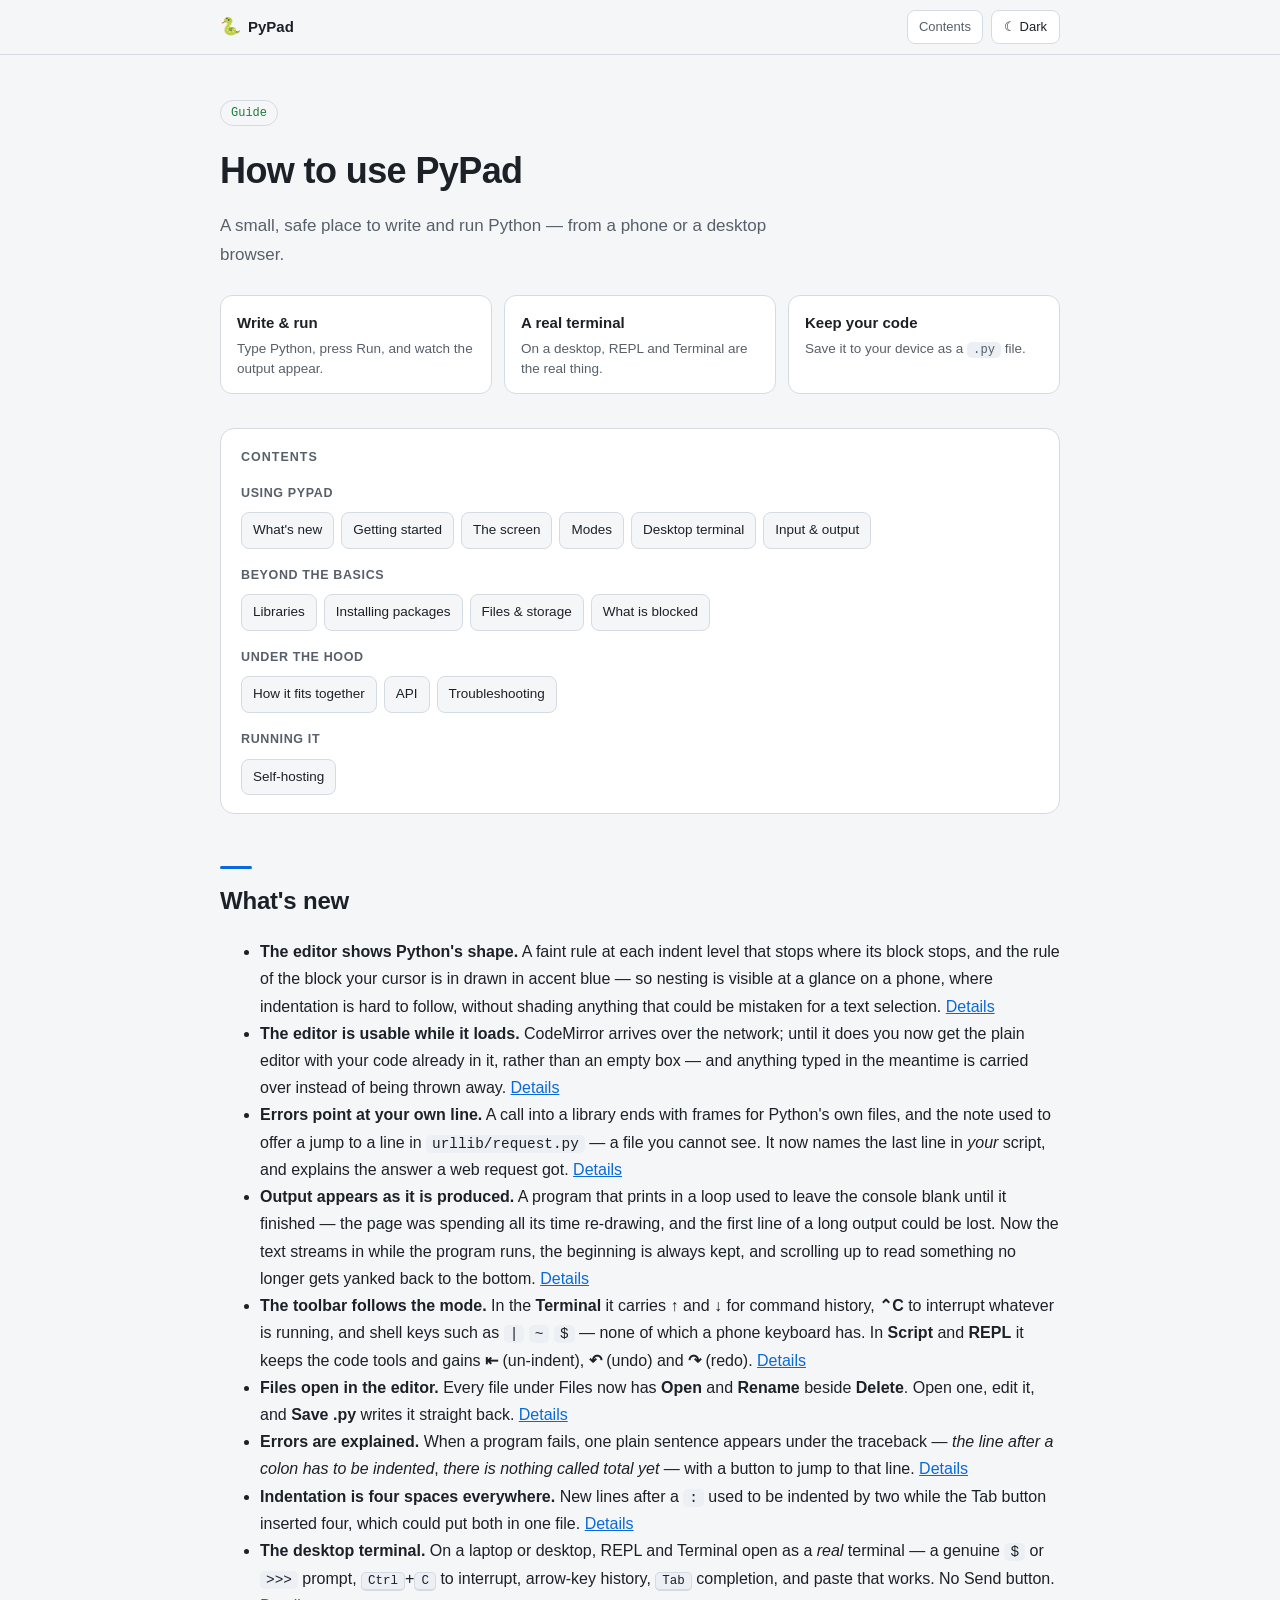
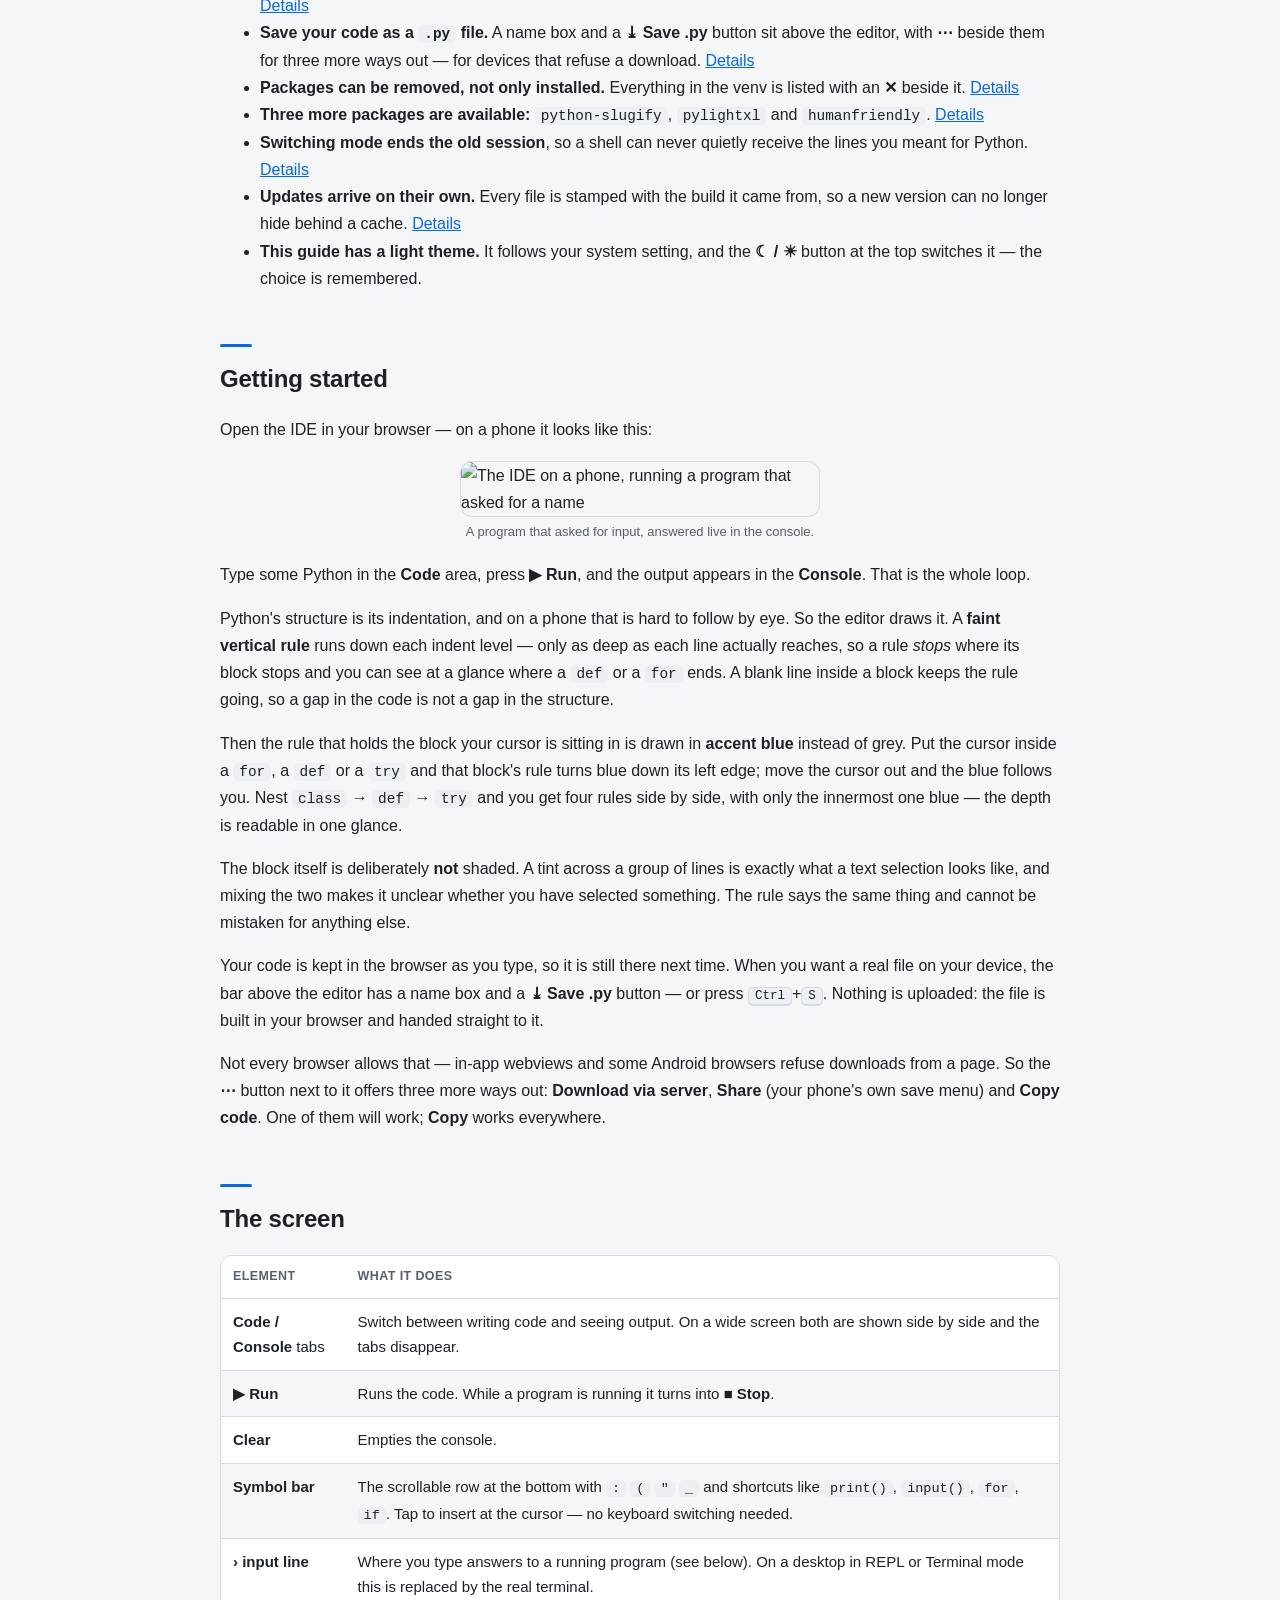
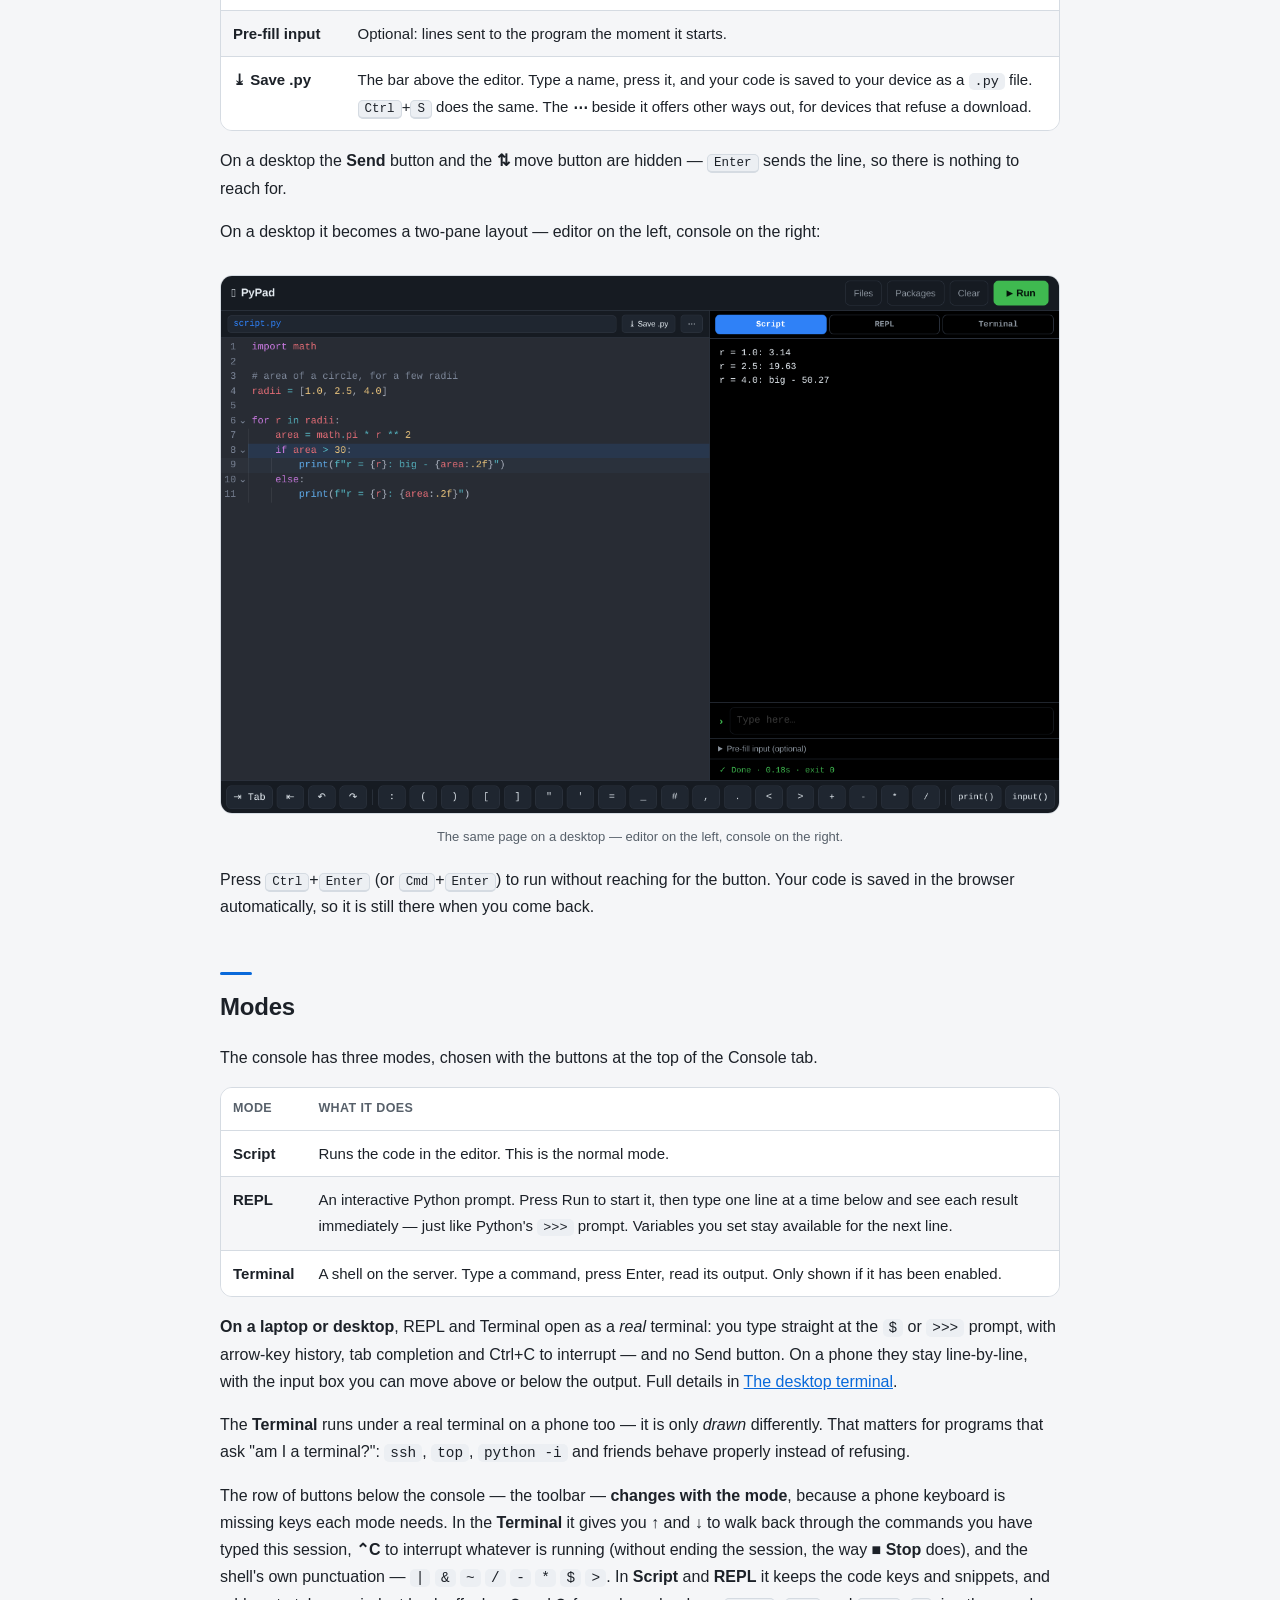
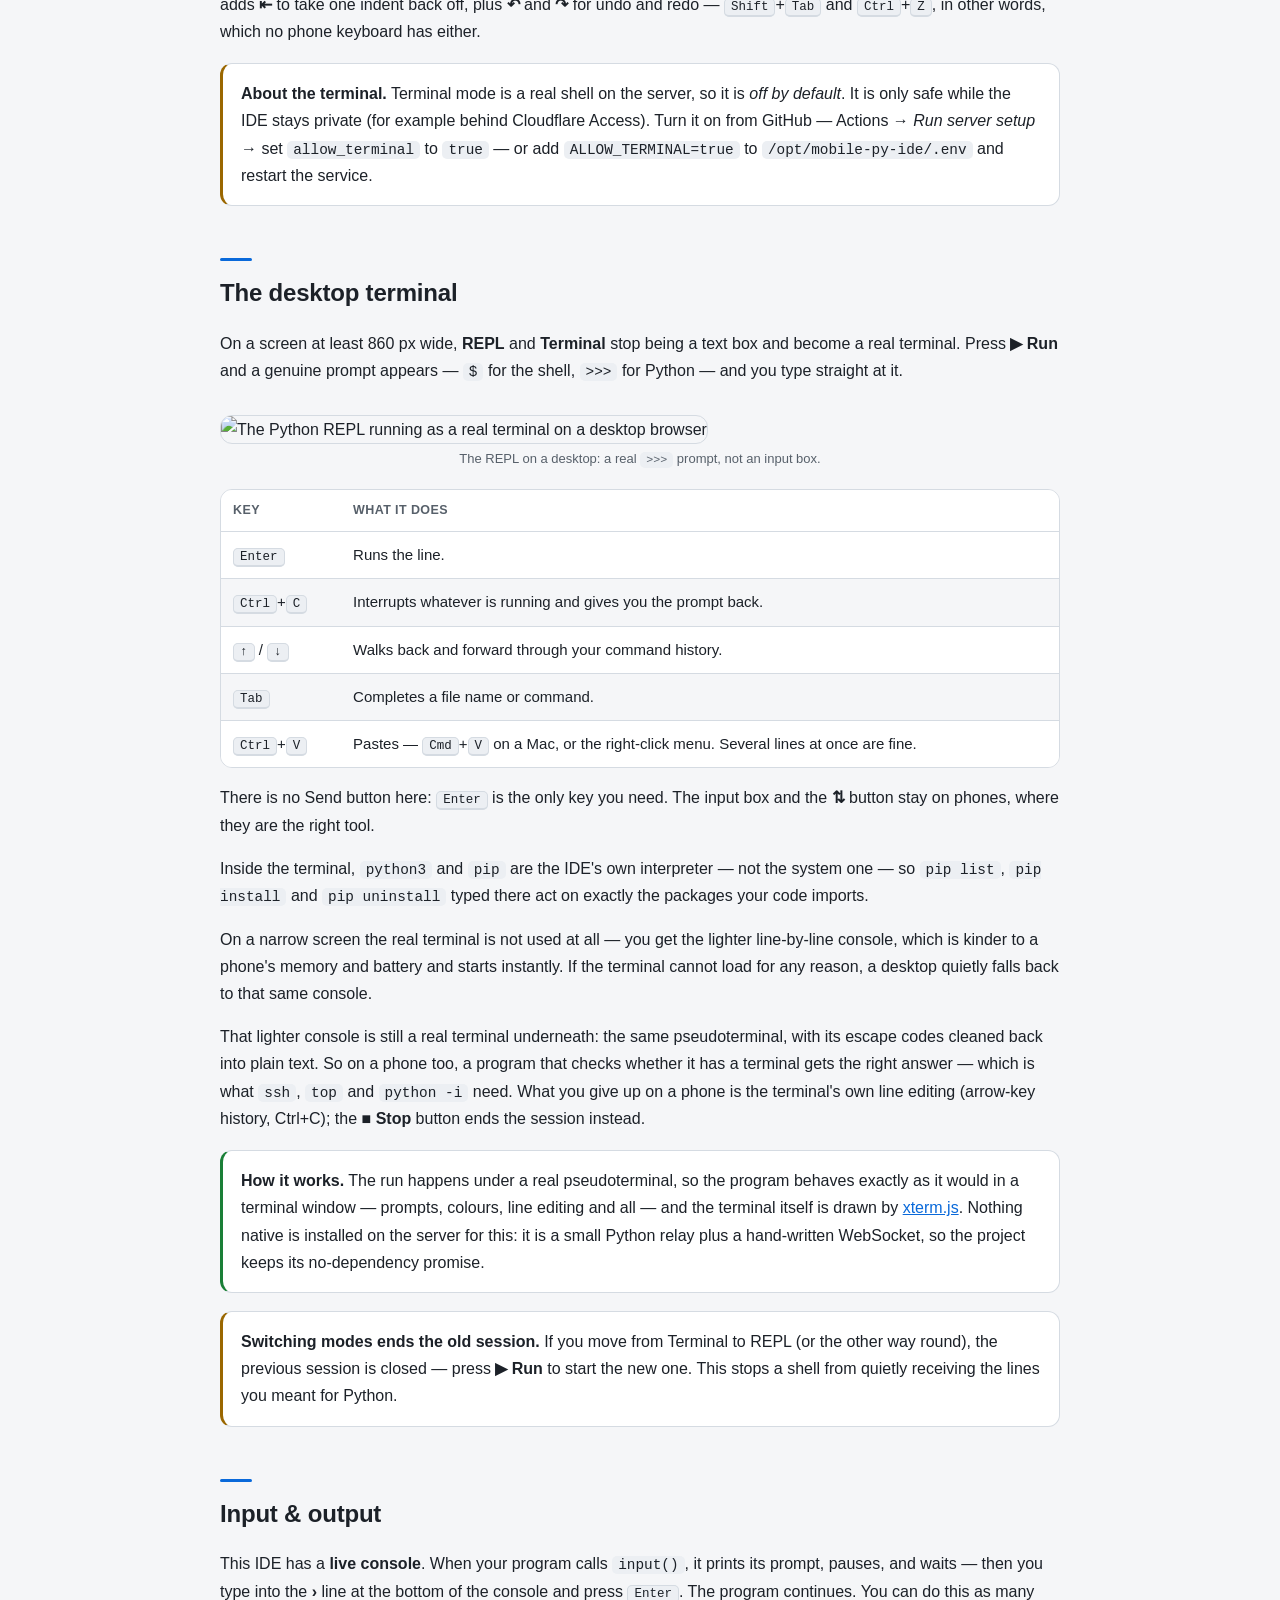
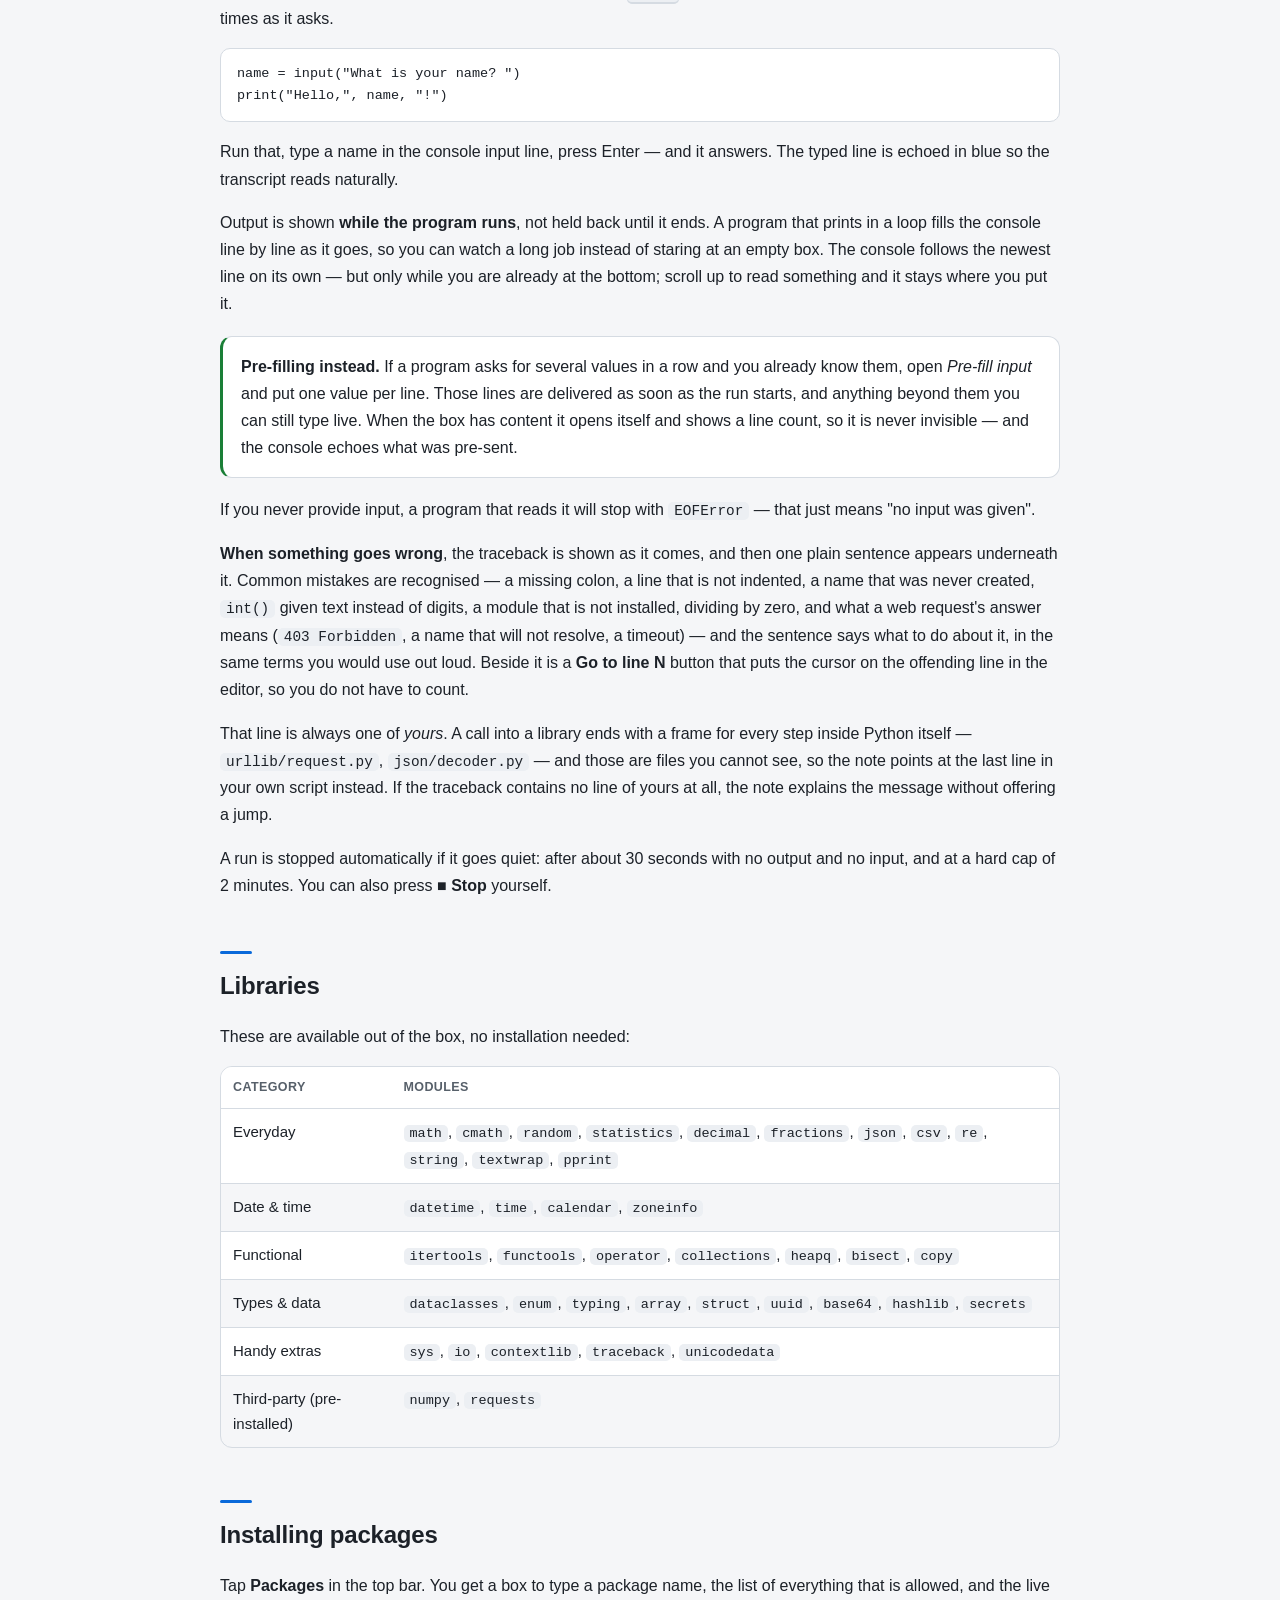
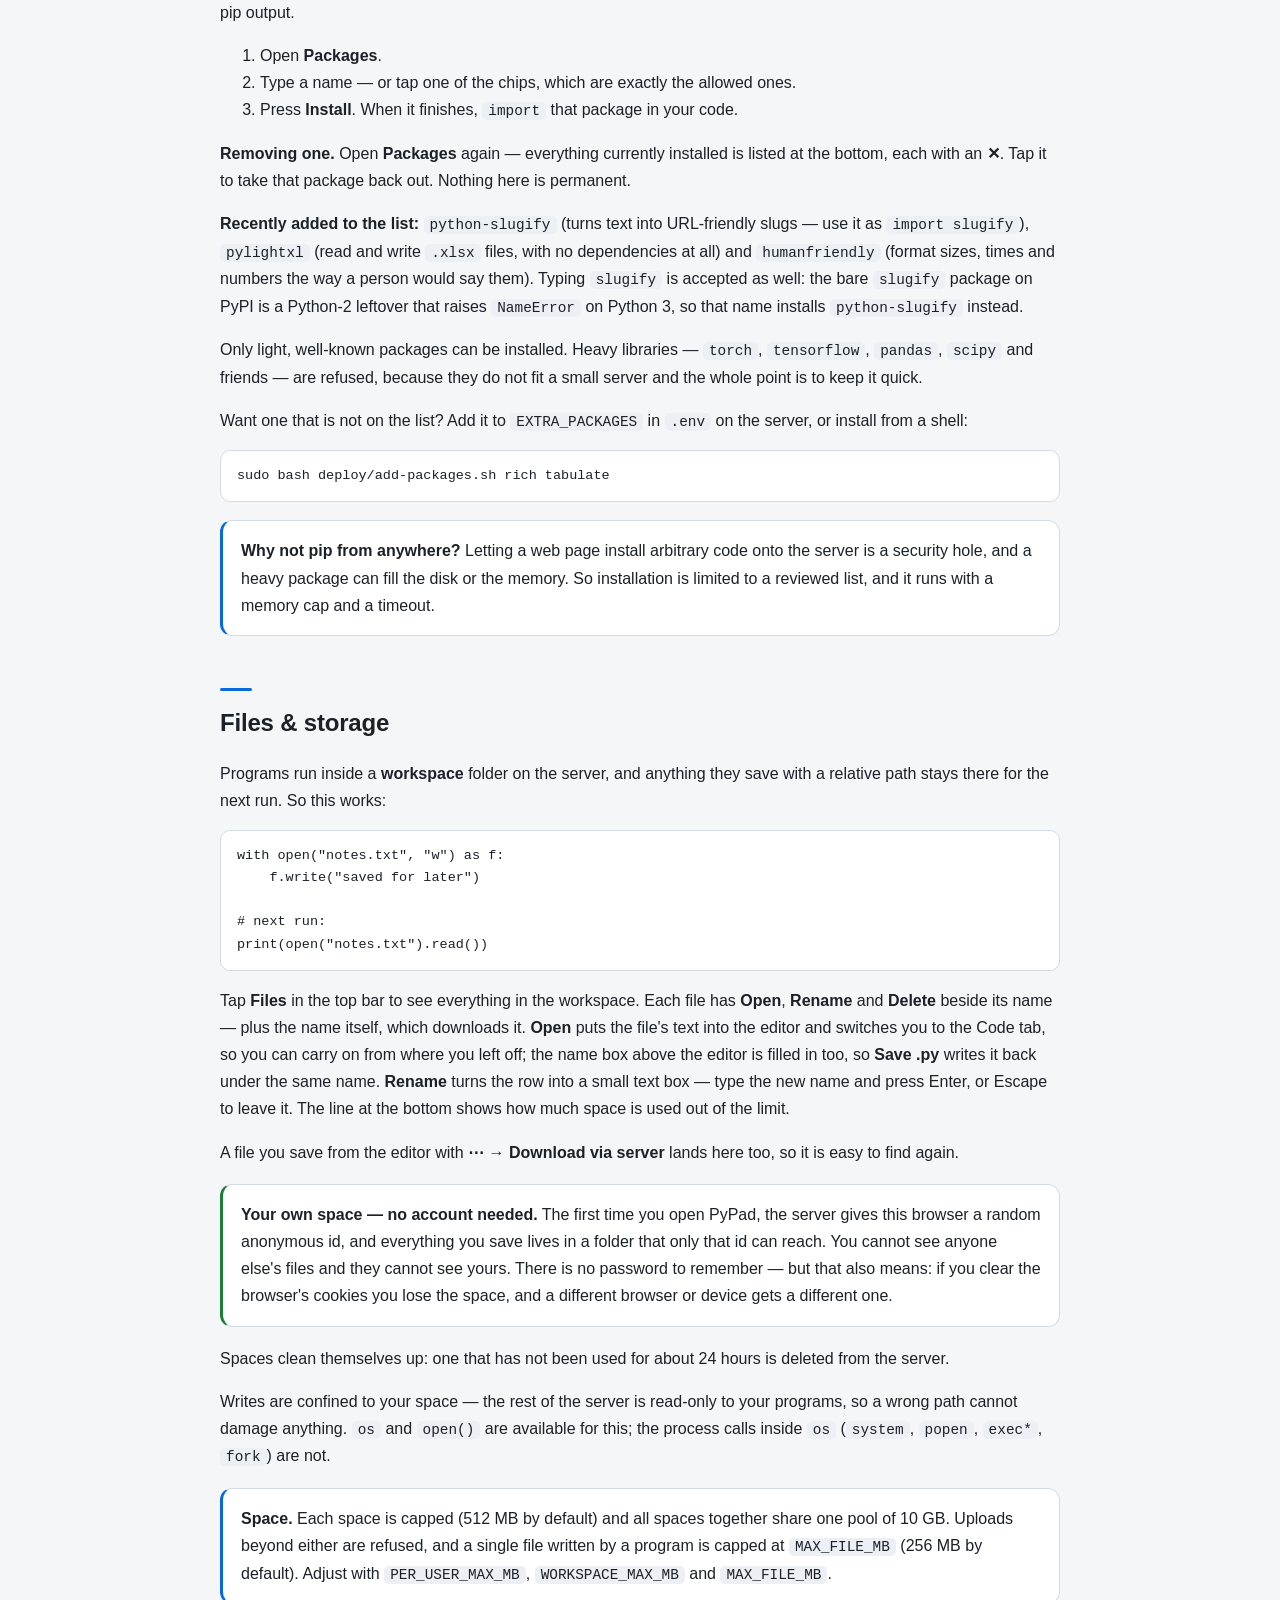
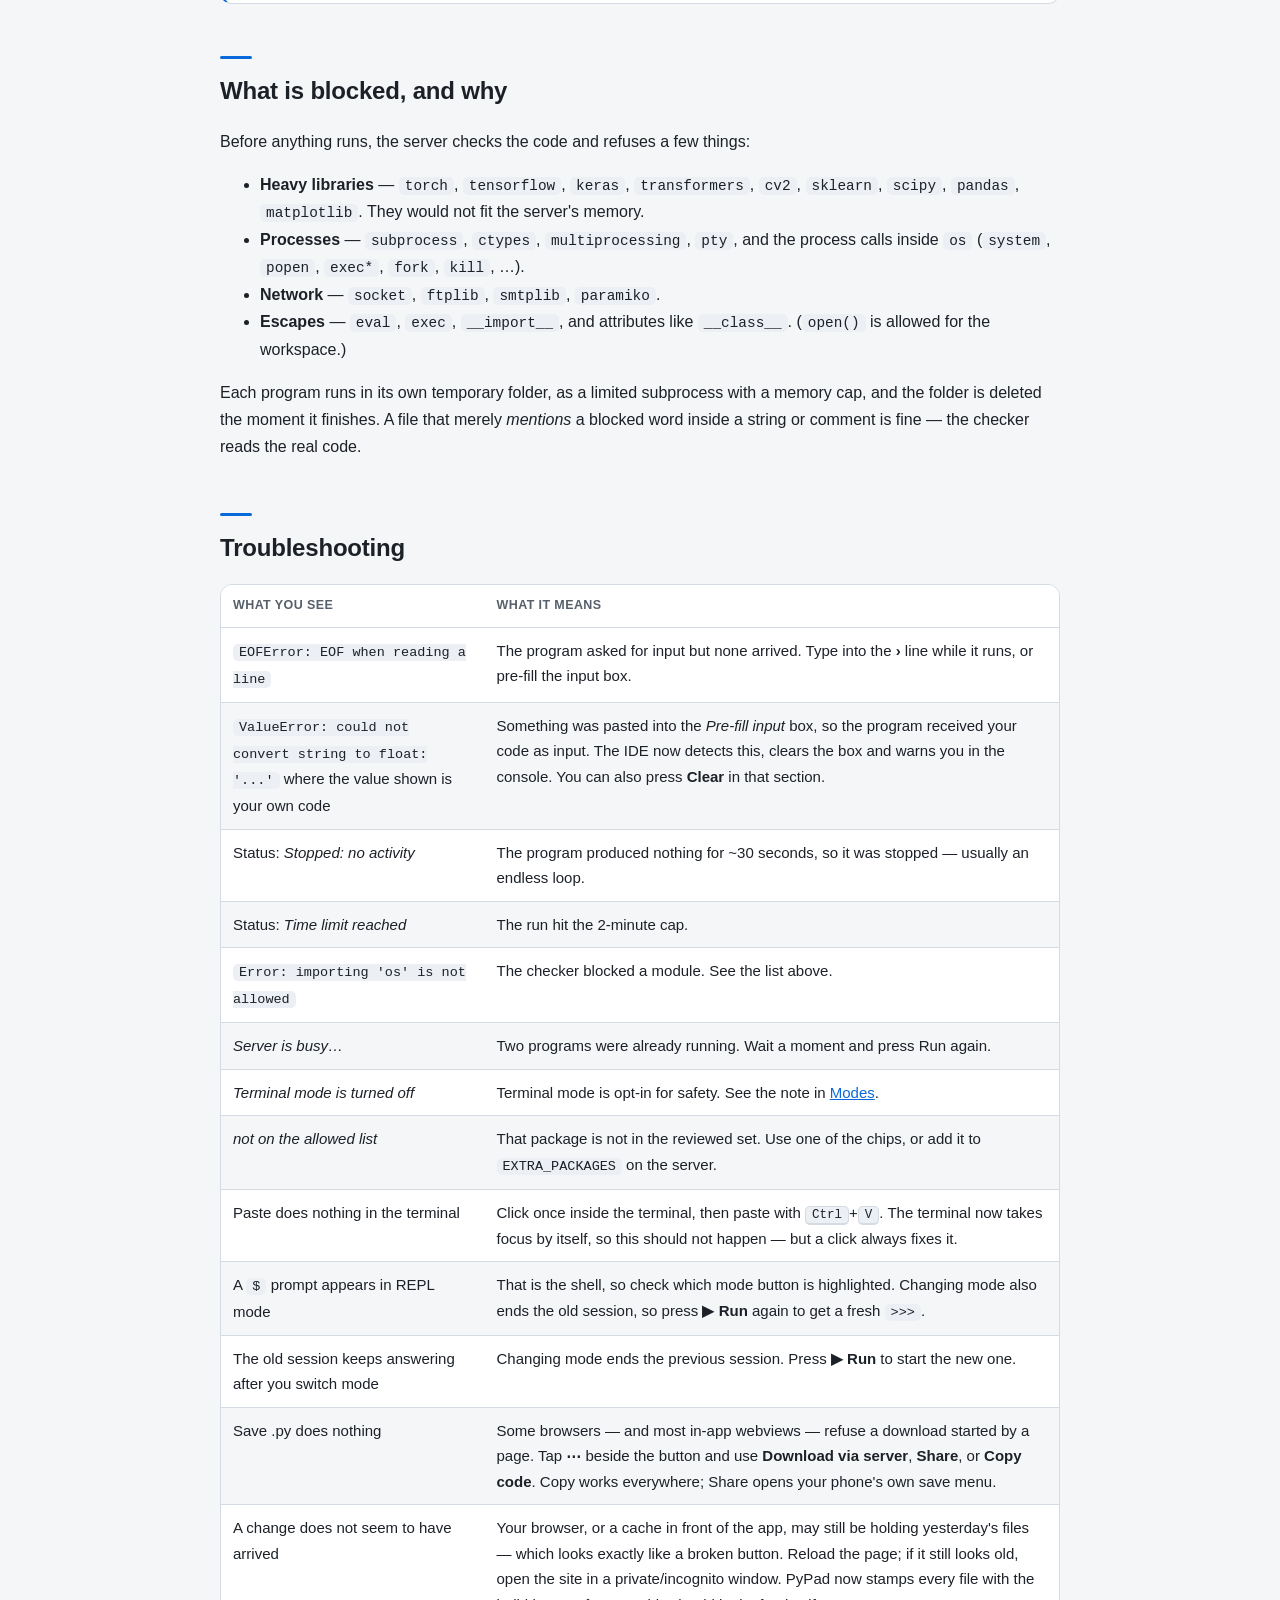
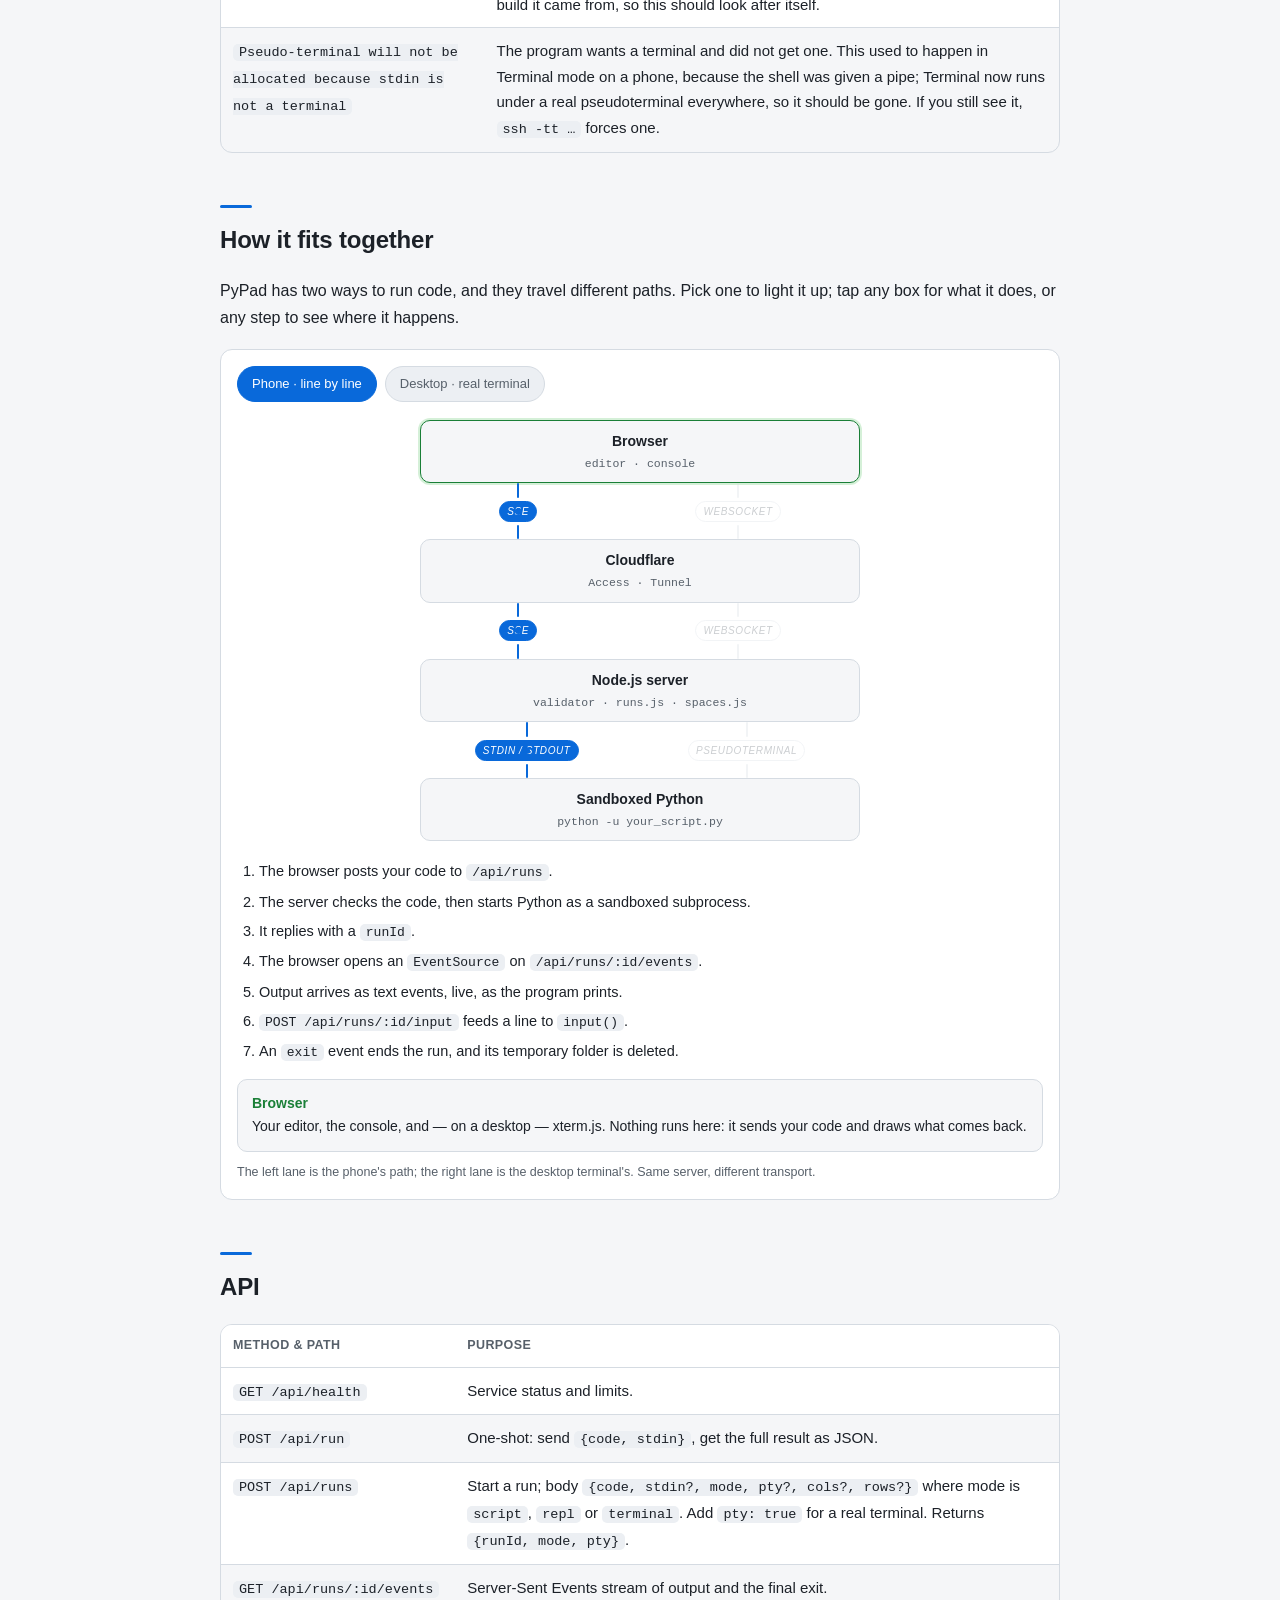
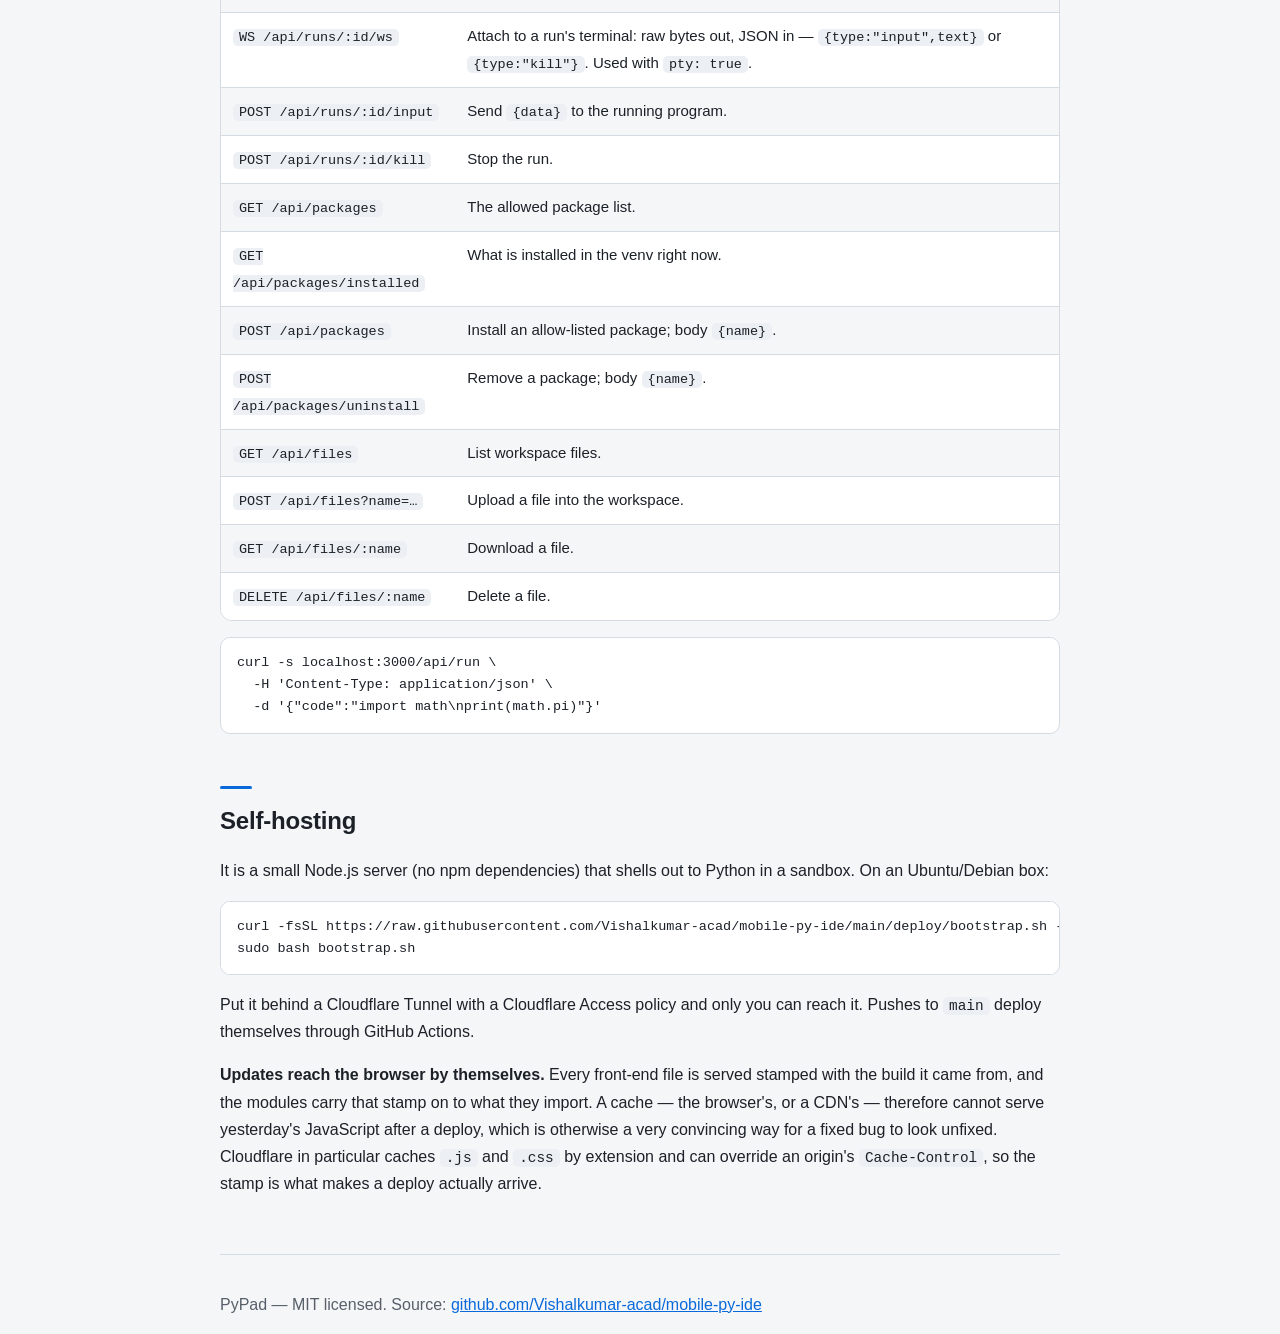
==== commit ed62982b: "Mark the active block with its rule, not with a shaded background. A tint across a group of lines is" ====
--- a/docs/index.html
+++ b/docs/index.html
@@ -246,7 +246,7 @@
 
 <h2 id="new">What's new</h2>
 <ul>
-  <li><strong>The editor shows Python's shape.</strong> A faint rule at each indent level that stops where its block stops, and the block your cursor is in marked with a wash and an accent-blue rule — so nesting is visible at a glance on a phone, where indentation is hard to follow. <a href="#screen">Details</a></li>
+  <li><strong>The editor shows Python's shape.</strong> A faint rule at each indent level that stops where its block stops, and the rule of the block your cursor is in drawn in accent blue — so nesting is visible at a glance on a phone, where indentation is hard to follow, without shading anything that could be mistaken for a text selection. <a href="#screen">Details</a></li>
   <li><strong>The editor is usable while it loads.</strong> CodeMirror arrives over the network; until it does you now get the plain editor with your code already in it, rather than an empty box — and anything typed in the meantime is carried over instead of being thrown away. <a href="#screen">Details</a></li>
   <li><strong>Errors point at your own line.</strong> A call into a library ends with frames for Python's own files, and the note used to offer a jump to a line in <code>urllib/request.py</code> — a file you cannot see. It now names the last line in <em>your</em> script, and explains the answer a web request got. <a href="#input">Details</a></li>
   <li><strong>Output appears as it is produced.</strong> A program that prints in a loop used to leave the console blank until it finished — the page was spending all its time re-drawing, and the first line of a long output could be lost. Now the text streams in while the program runs, the beginning is always kept, and scrolling up to read something no longer gets yanked back to the bottom. <a href="#input">Details</a></li>
@@ -271,7 +271,8 @@
 </figure>
 <p>Type some Python in the <strong>Code</strong> area, press <strong>▶ Run</strong>, and the output appears in the <strong>Console</strong>. That is the whole loop.</p>
 <p>Python's structure is its indentation, and on a phone that is hard to follow by eye. So the editor draws it. A <strong>faint vertical rule</strong> runs down each indent level — only as deep as each line actually reaches, so a rule <em>stops</em> where its block stops and you can see at a glance where a <code>def</code> or a <code>for</code> ends. A blank line inside a block keeps the rule going, so a gap in the code is not a gap in the structure.</p>
-<p>Then the block your cursor is sitting in is marked twice: a <strong>soft wash</strong> over its body, and its rule drawn in <strong>accent blue</strong> instead of grey. Put the cursor inside a <code>for</code> and that loop's body lights up with a blue rule down its left edge; move the cursor out and the mark follows you. All of it is deliberately quiet, so it reads as background rather than as more syntax colour.</p>
+<p>Then the rule that holds the block your cursor is sitting in is drawn in <strong>accent blue</strong> instead of grey. Put the cursor inside a <code>for</code>, a <code>def</code> or a <code>try</code> and that block's rule turns blue down its left edge; move the cursor out and the blue follows you. Nest <code>class</code> → <code>def</code> → <code>try</code> and you get four rules side by side, with only the innermost one blue — the depth is readable in one glance.</p>
+<p>The block itself is deliberately <strong>not</strong> shaded. A tint across a group of lines is exactly what a text selection looks like, and mixing the two makes it unclear whether you have selected something. The rule says the same thing and cannot be mistaken for anything else.</p>
 <p>Your code is kept in the browser as you type, so it is still there next time. When you want a real file on your device, the bar above the editor has a name box and a <strong>⤓ Save .py</strong> button — or press <kbd>Ctrl</kbd>+<kbd>S</kbd>. Nothing is uploaded: the file is built in your browser and handed straight to it.</p>
 <p>Not every browser allows that — in-app webviews and some Android browsers refuse downloads from a page. So the <strong>⋯</strong> button next to it offers three more ways out: <strong>Download via server</strong>, <strong>Share</strong> (your phone's own save menu) and <strong>Copy code</strong>. One of them will work; <strong>Copy</strong> works everywhere.</p>
 
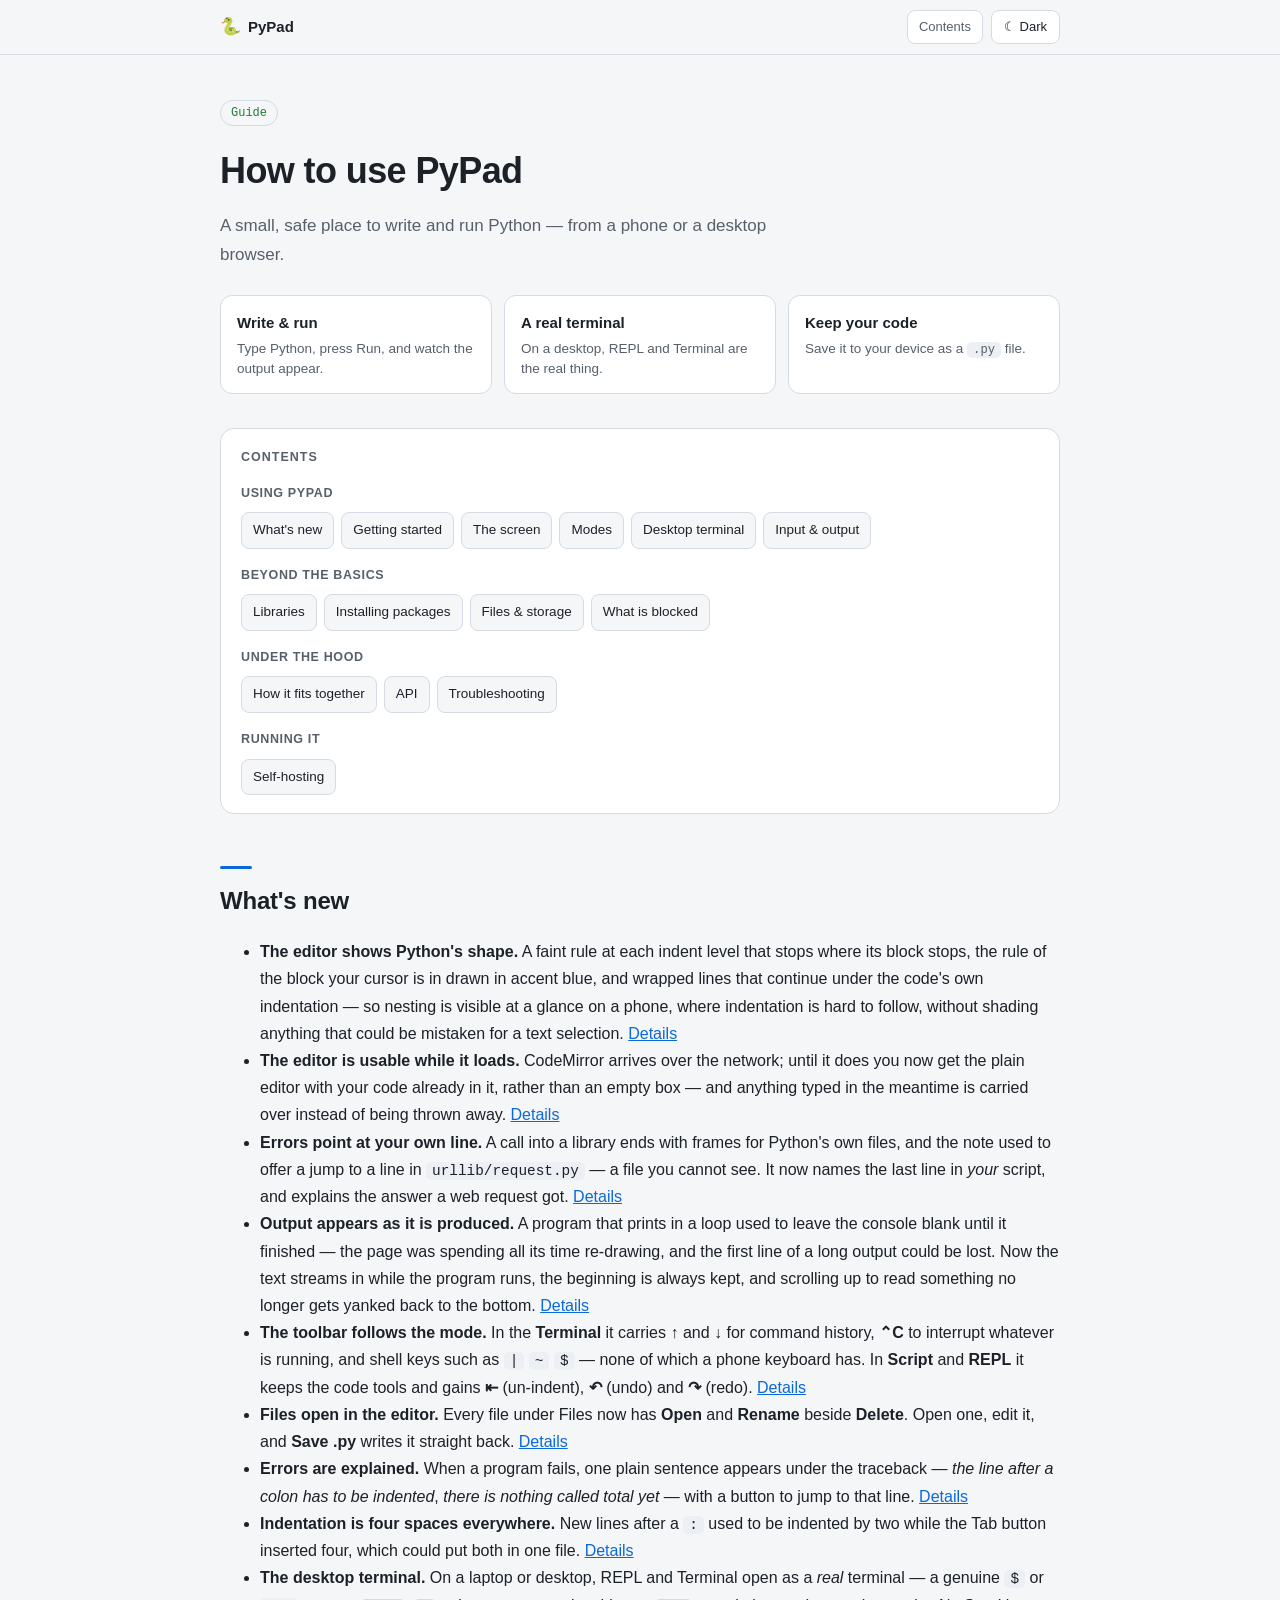
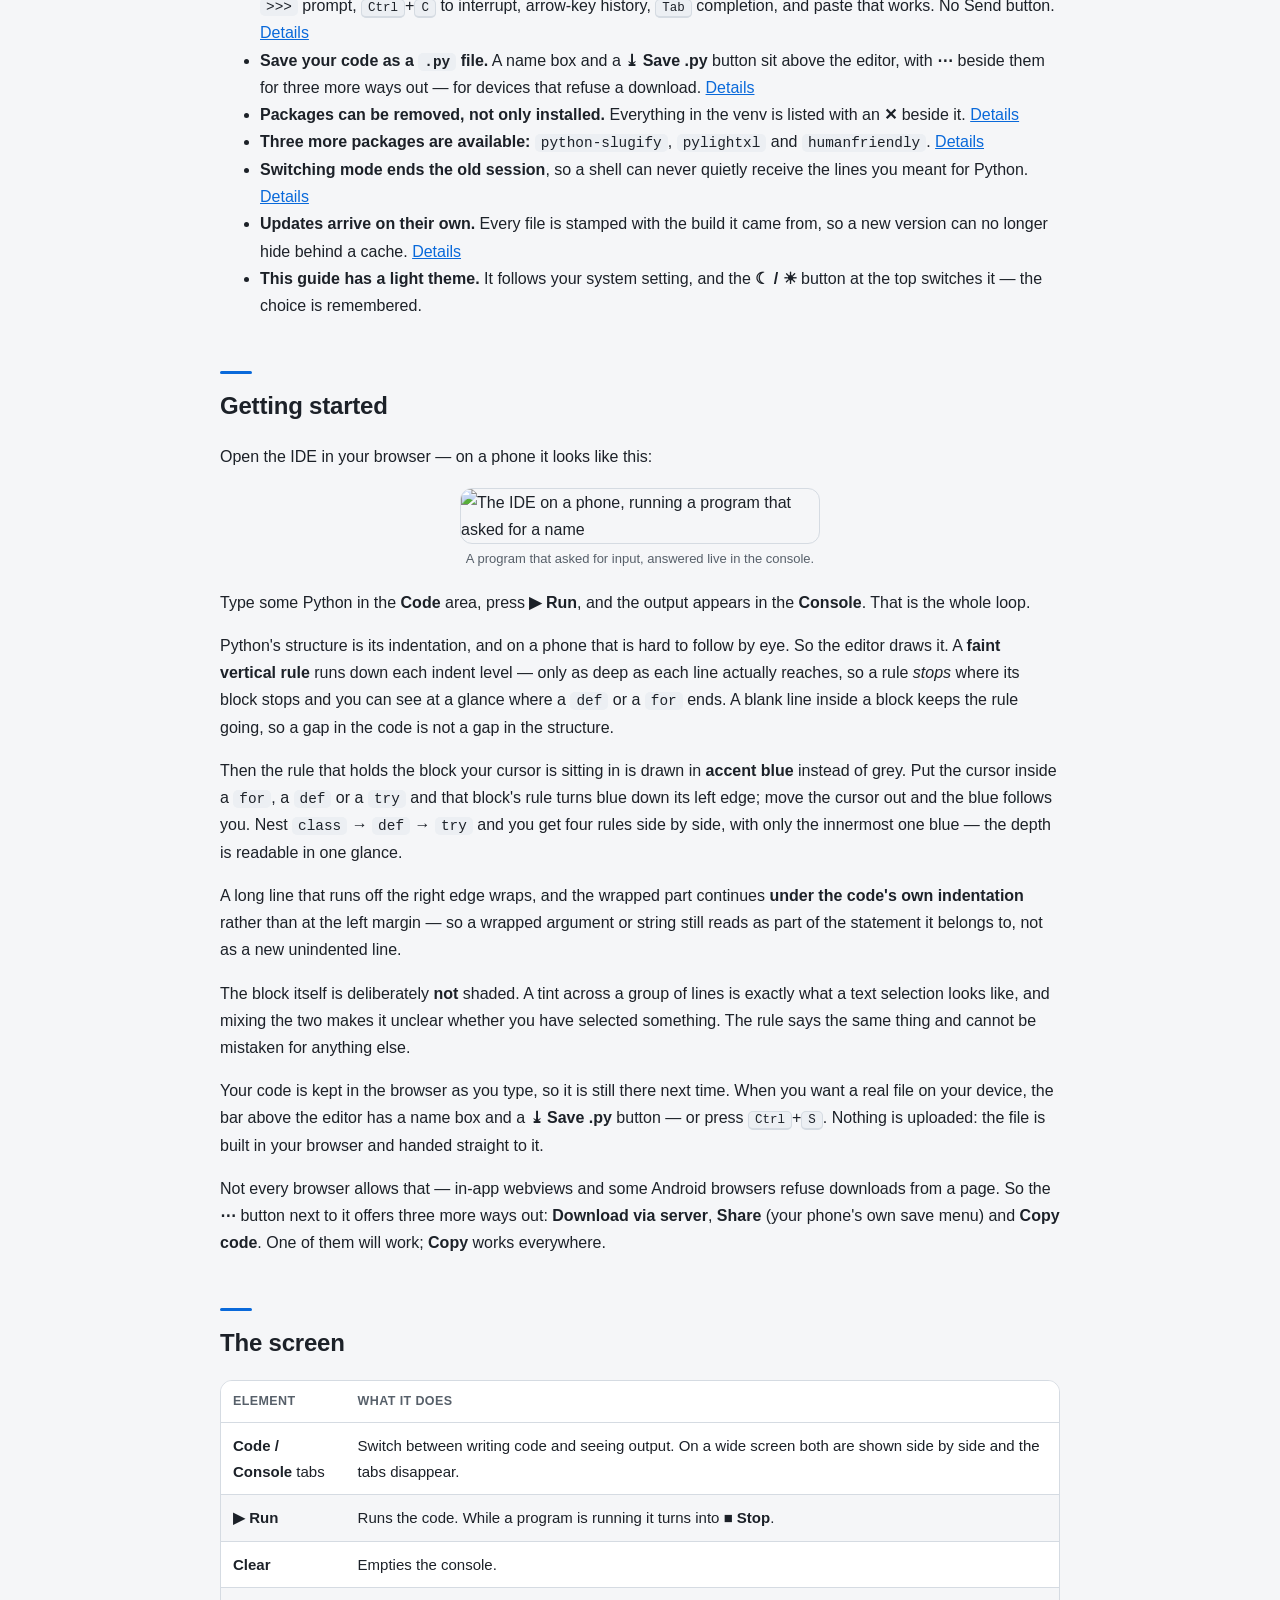
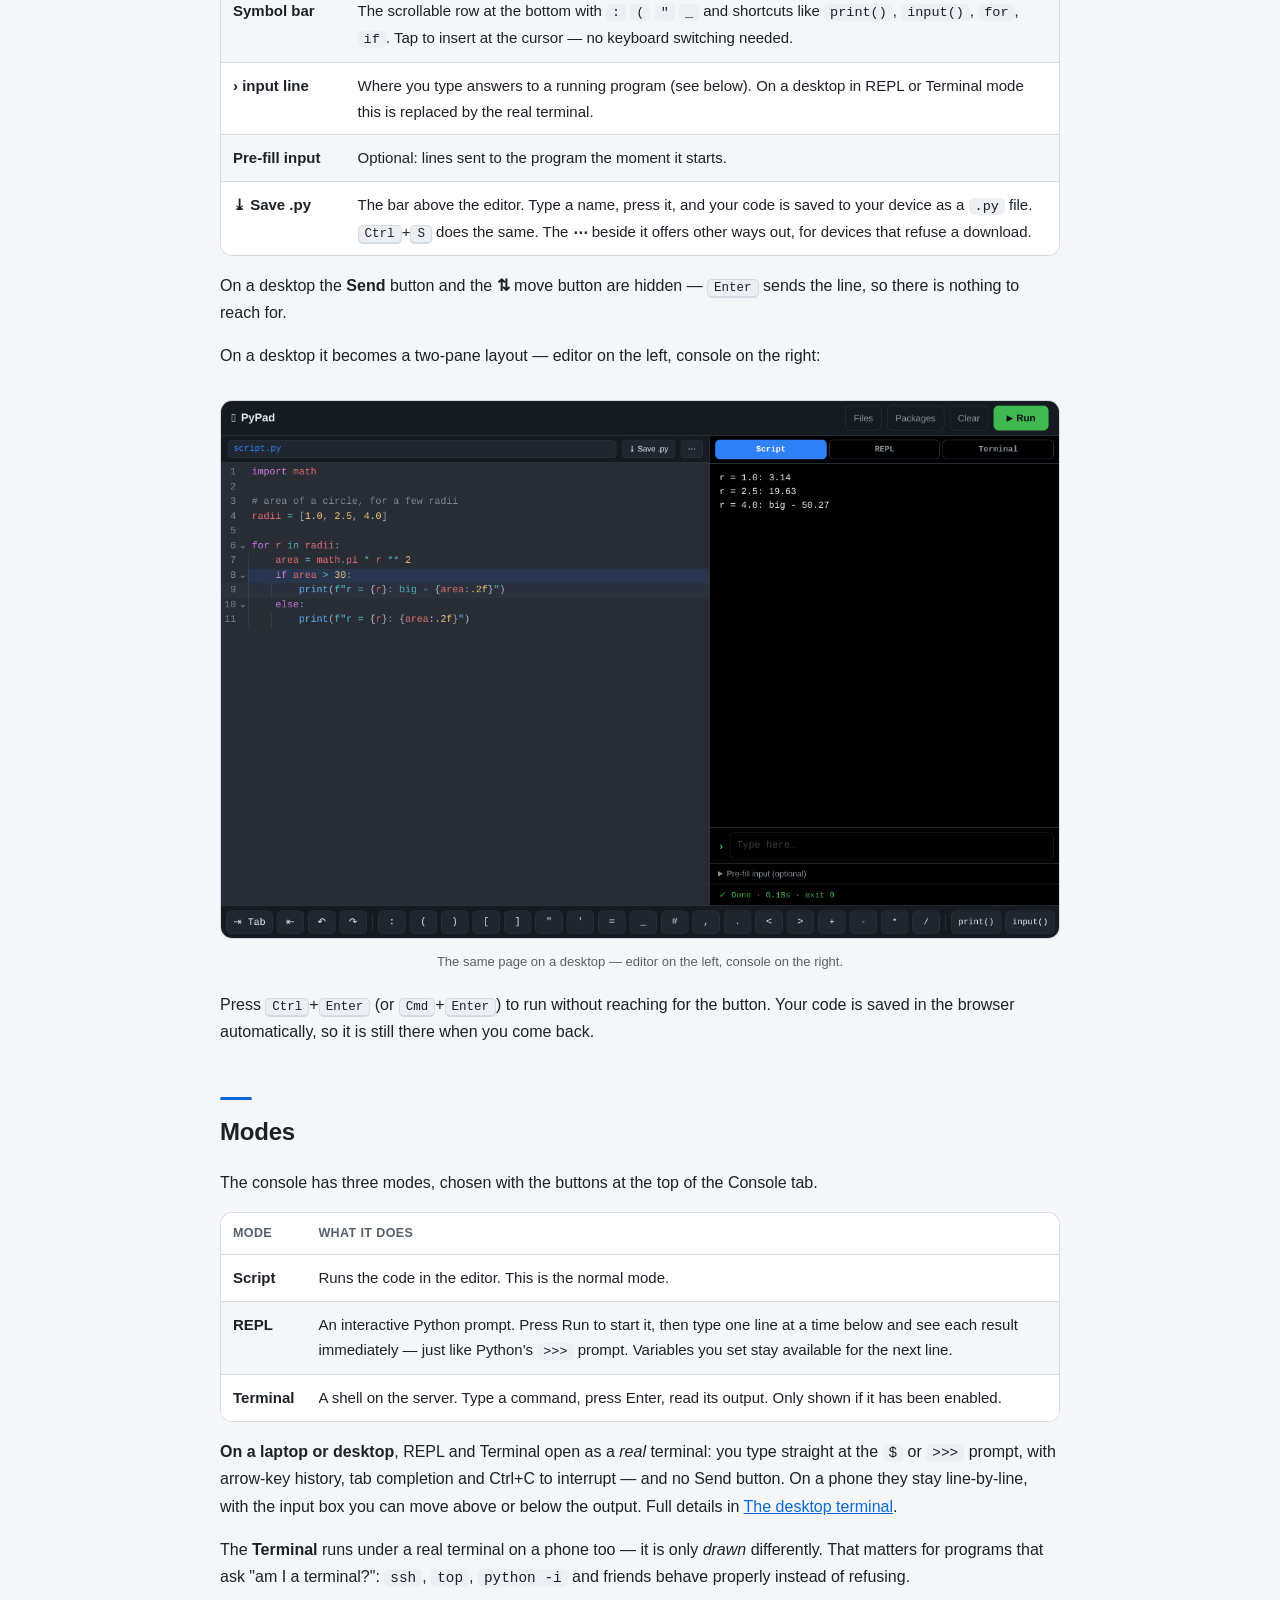
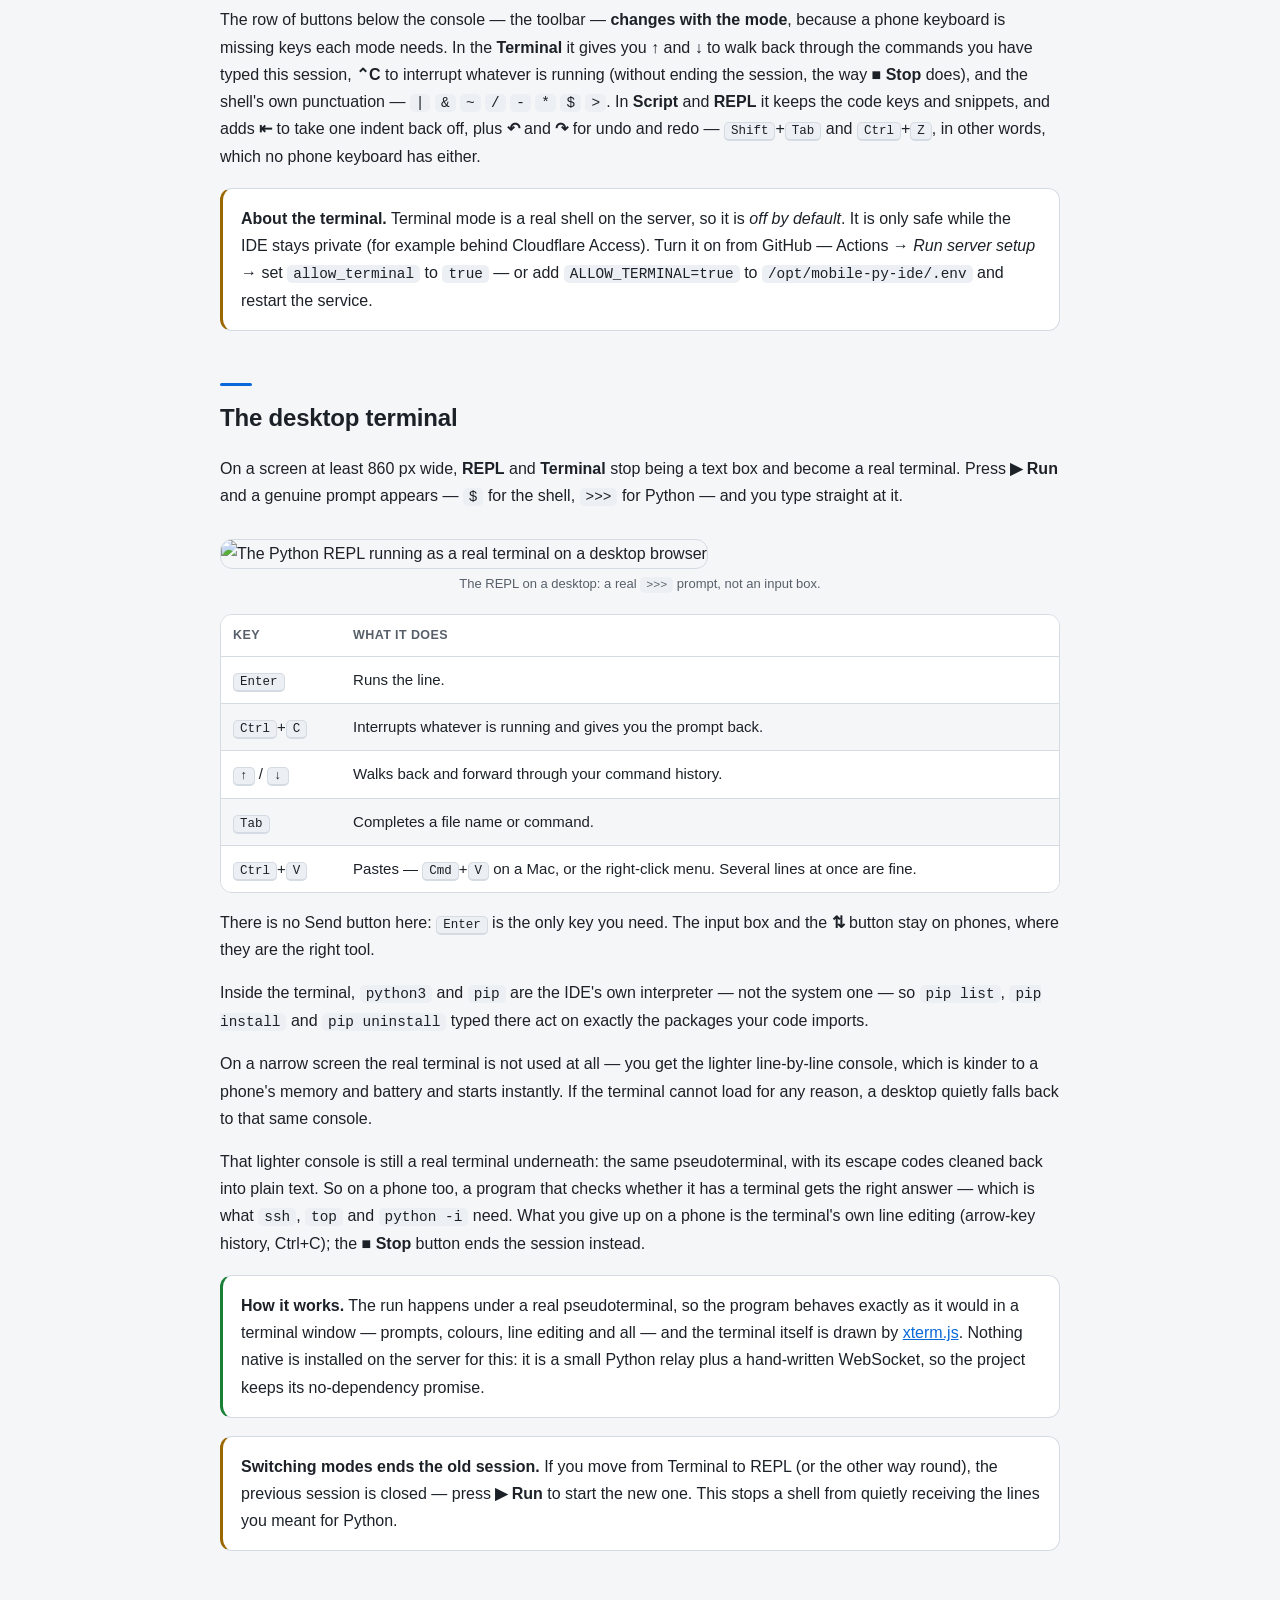
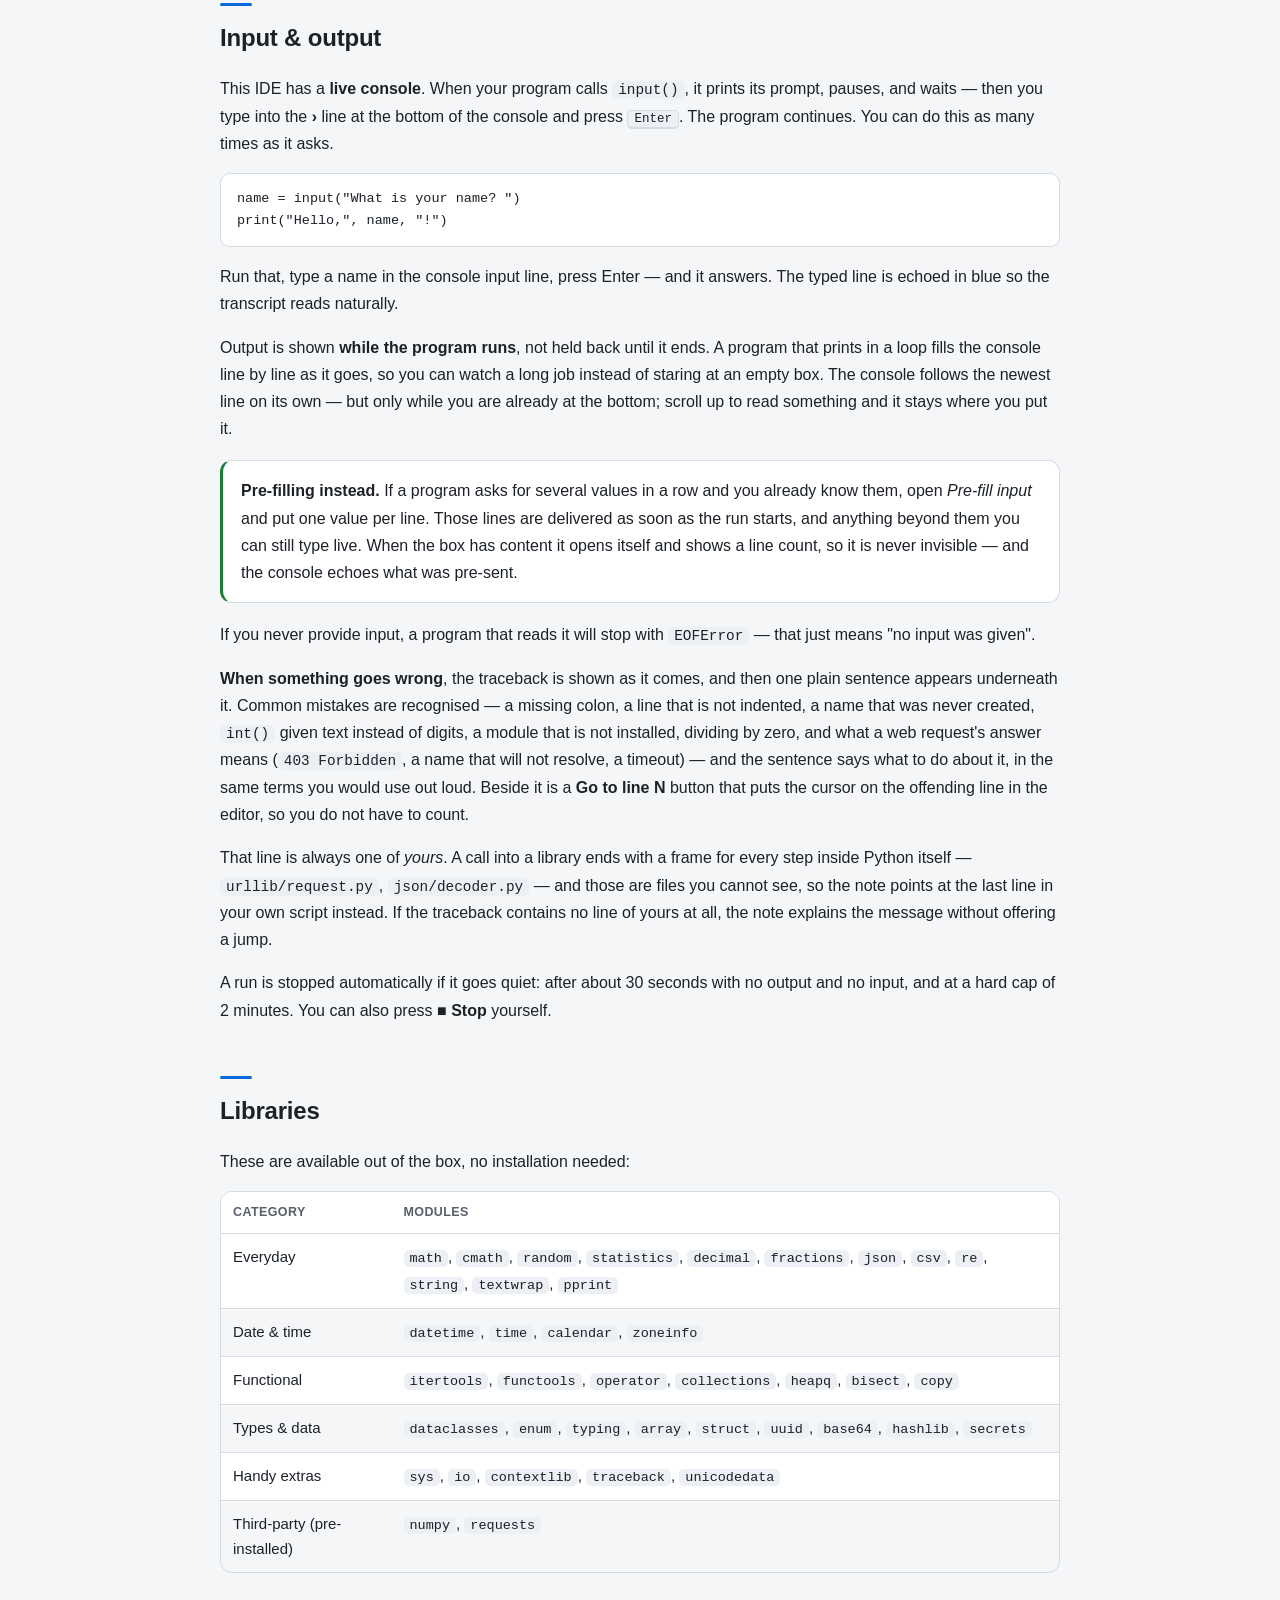
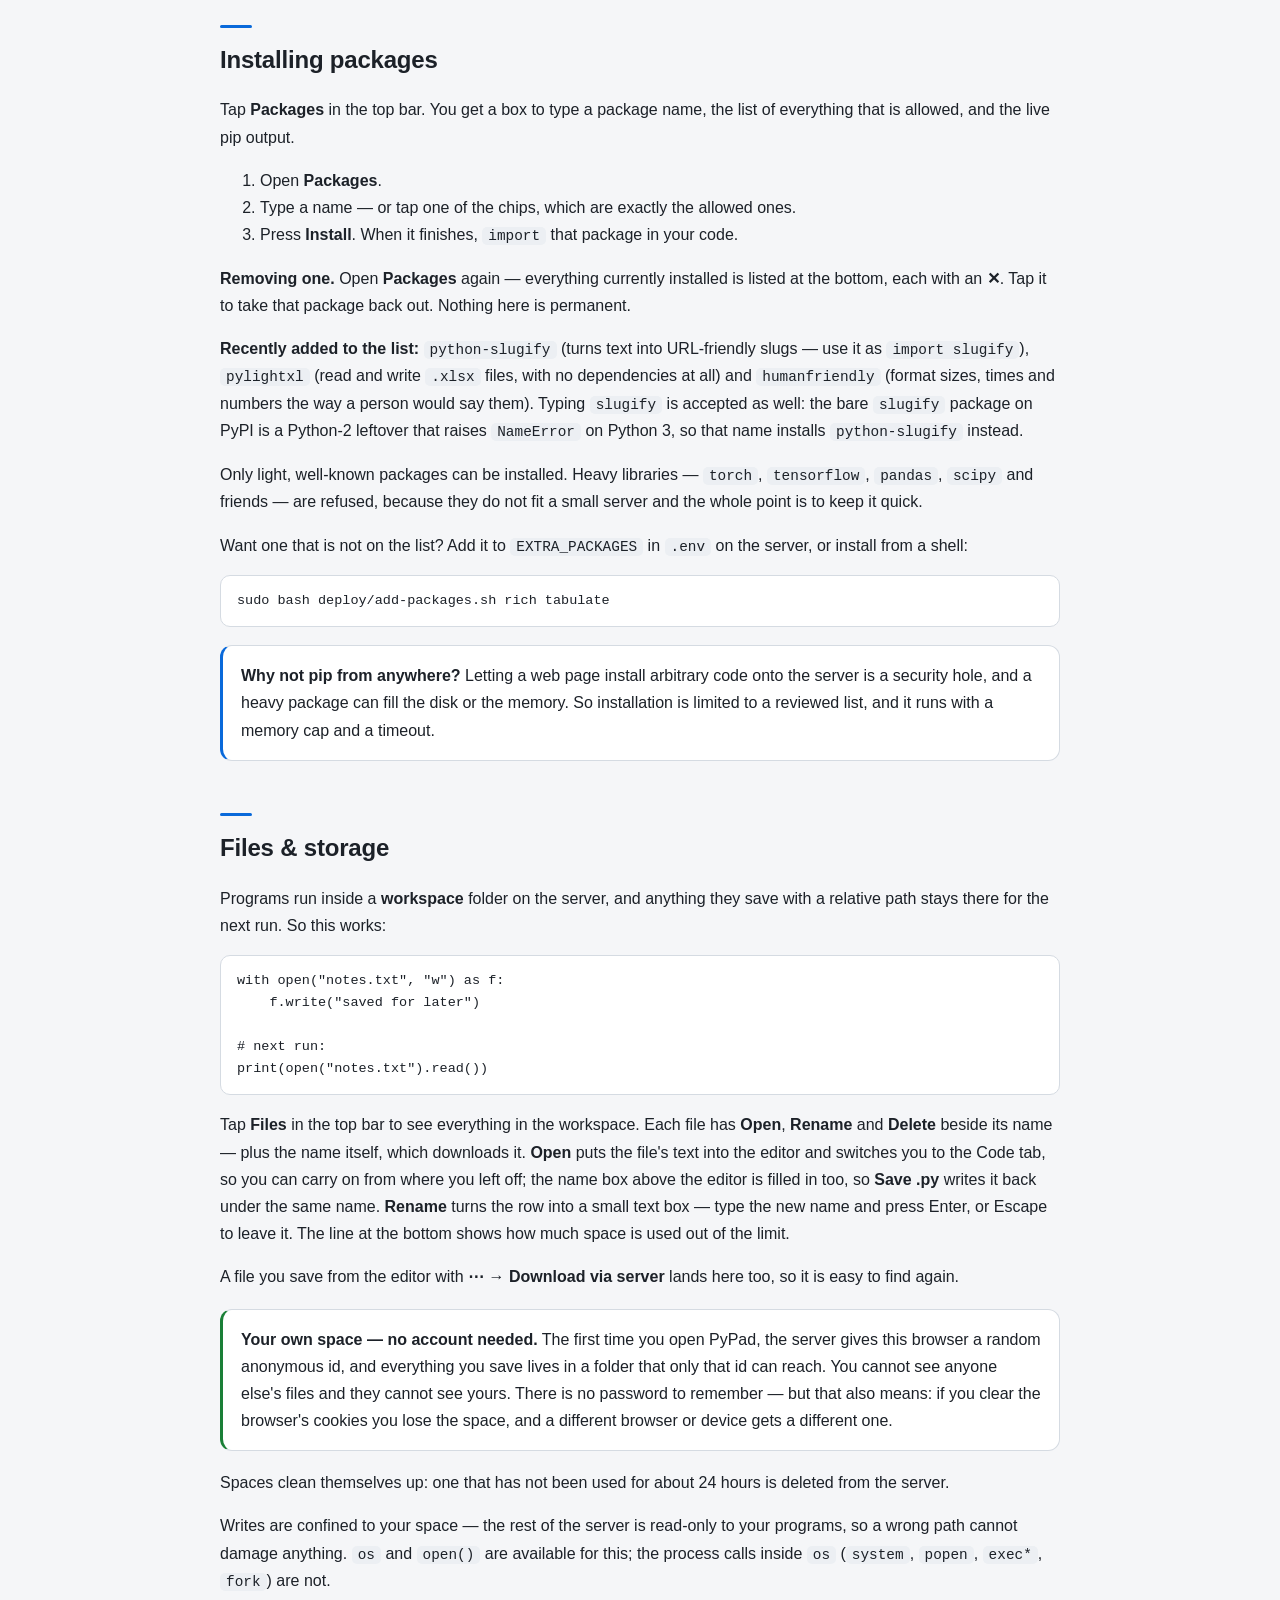
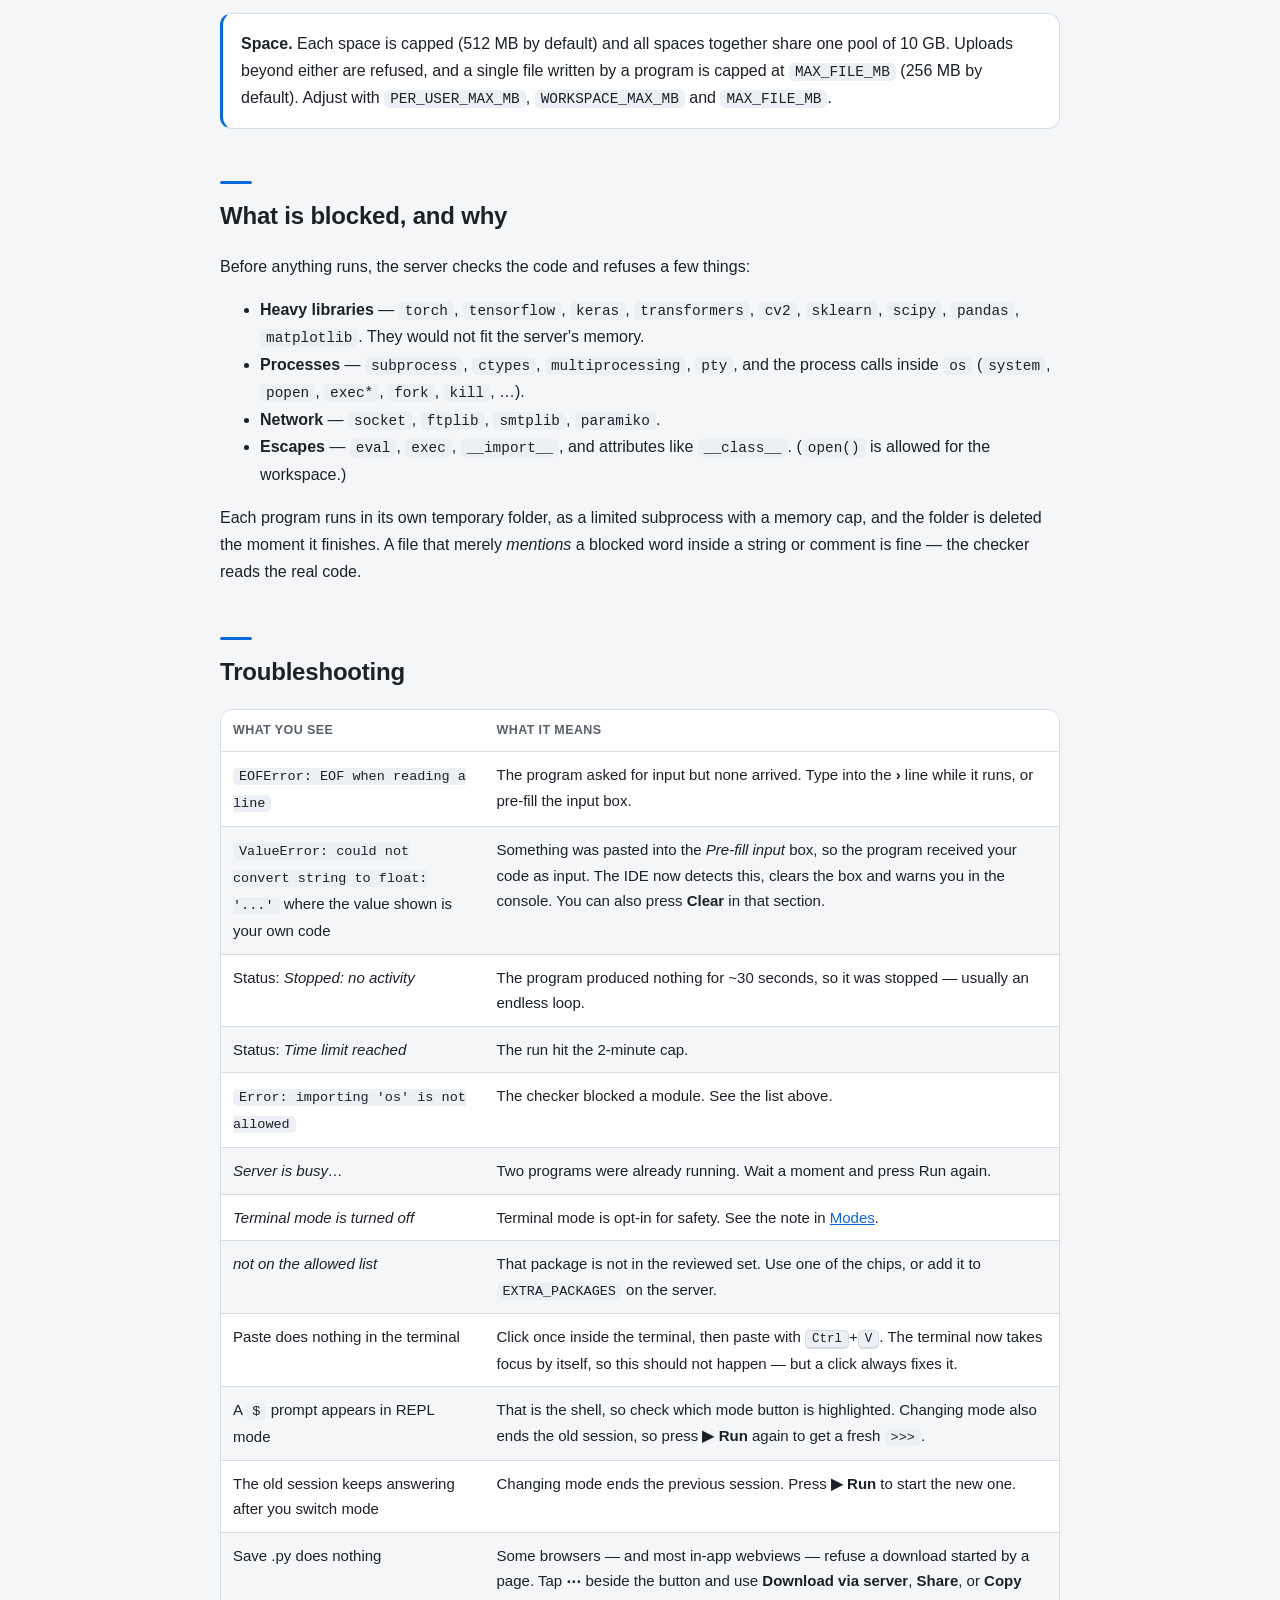
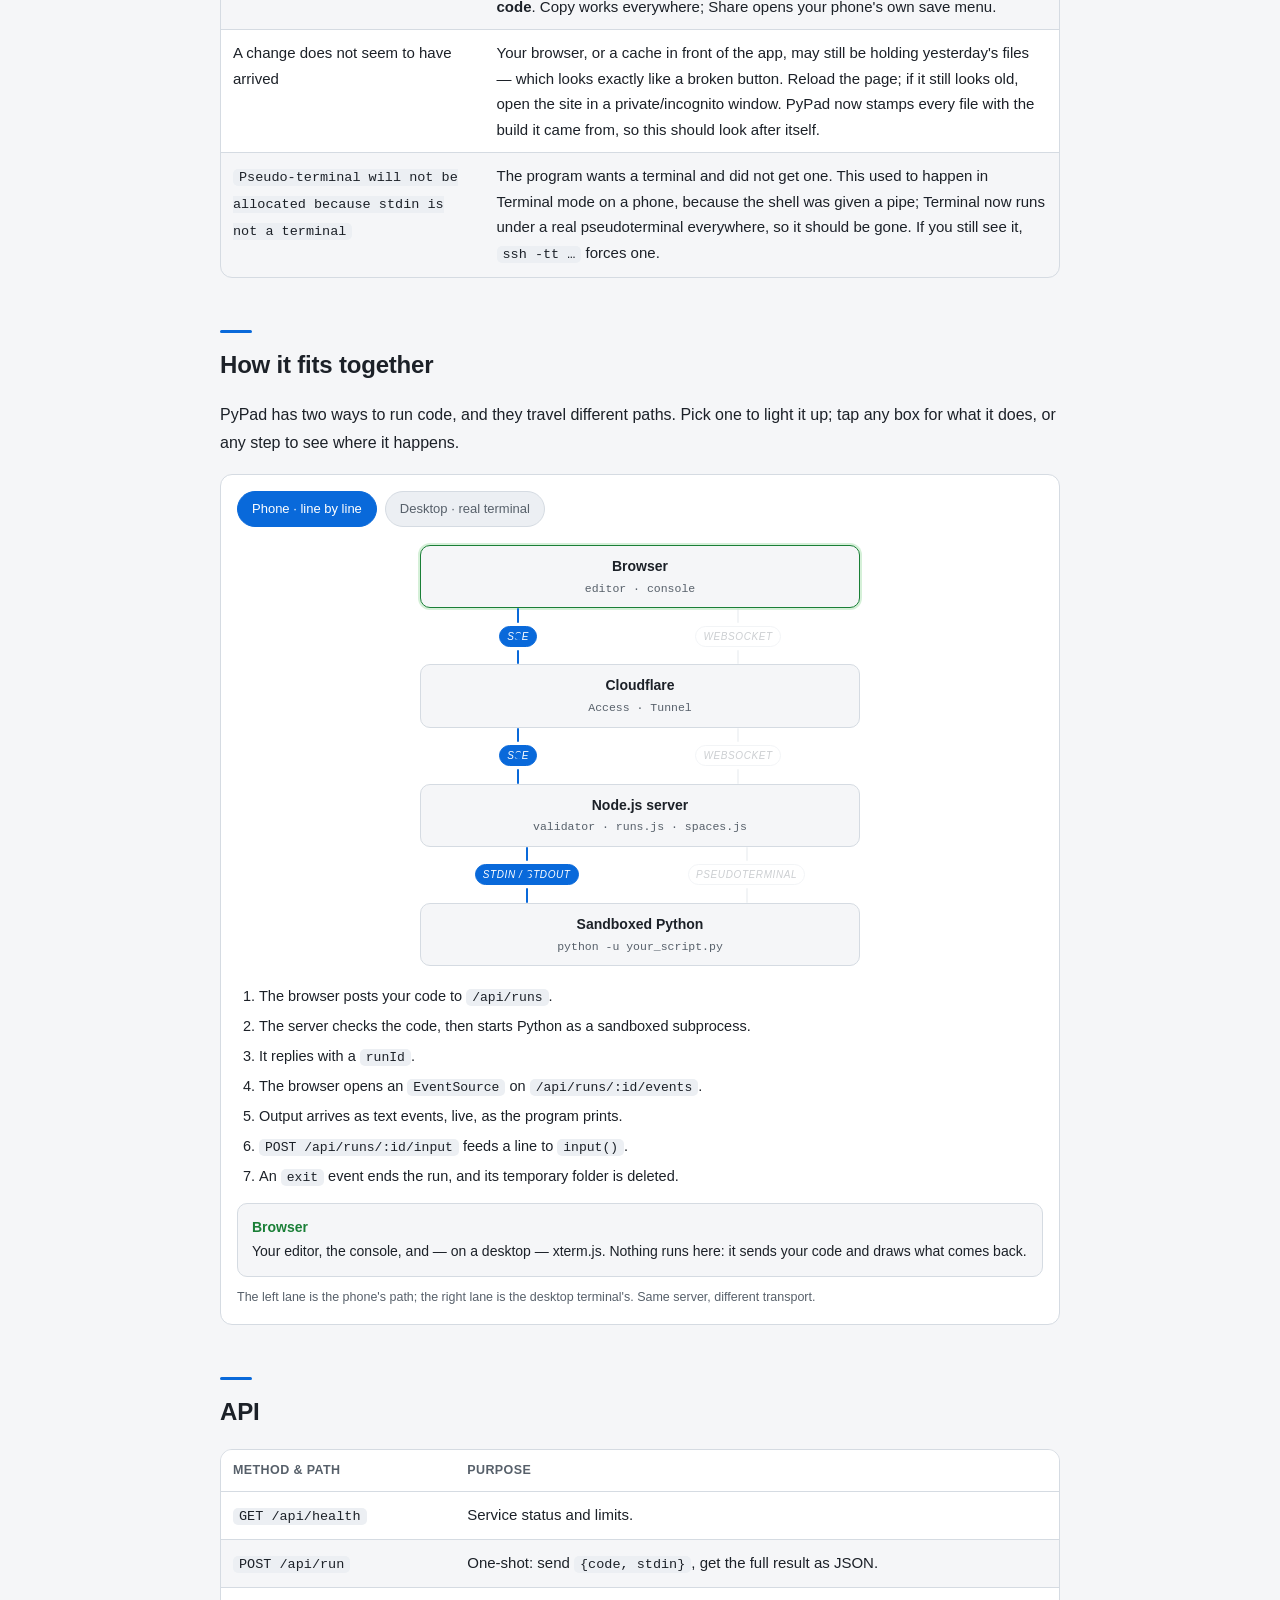
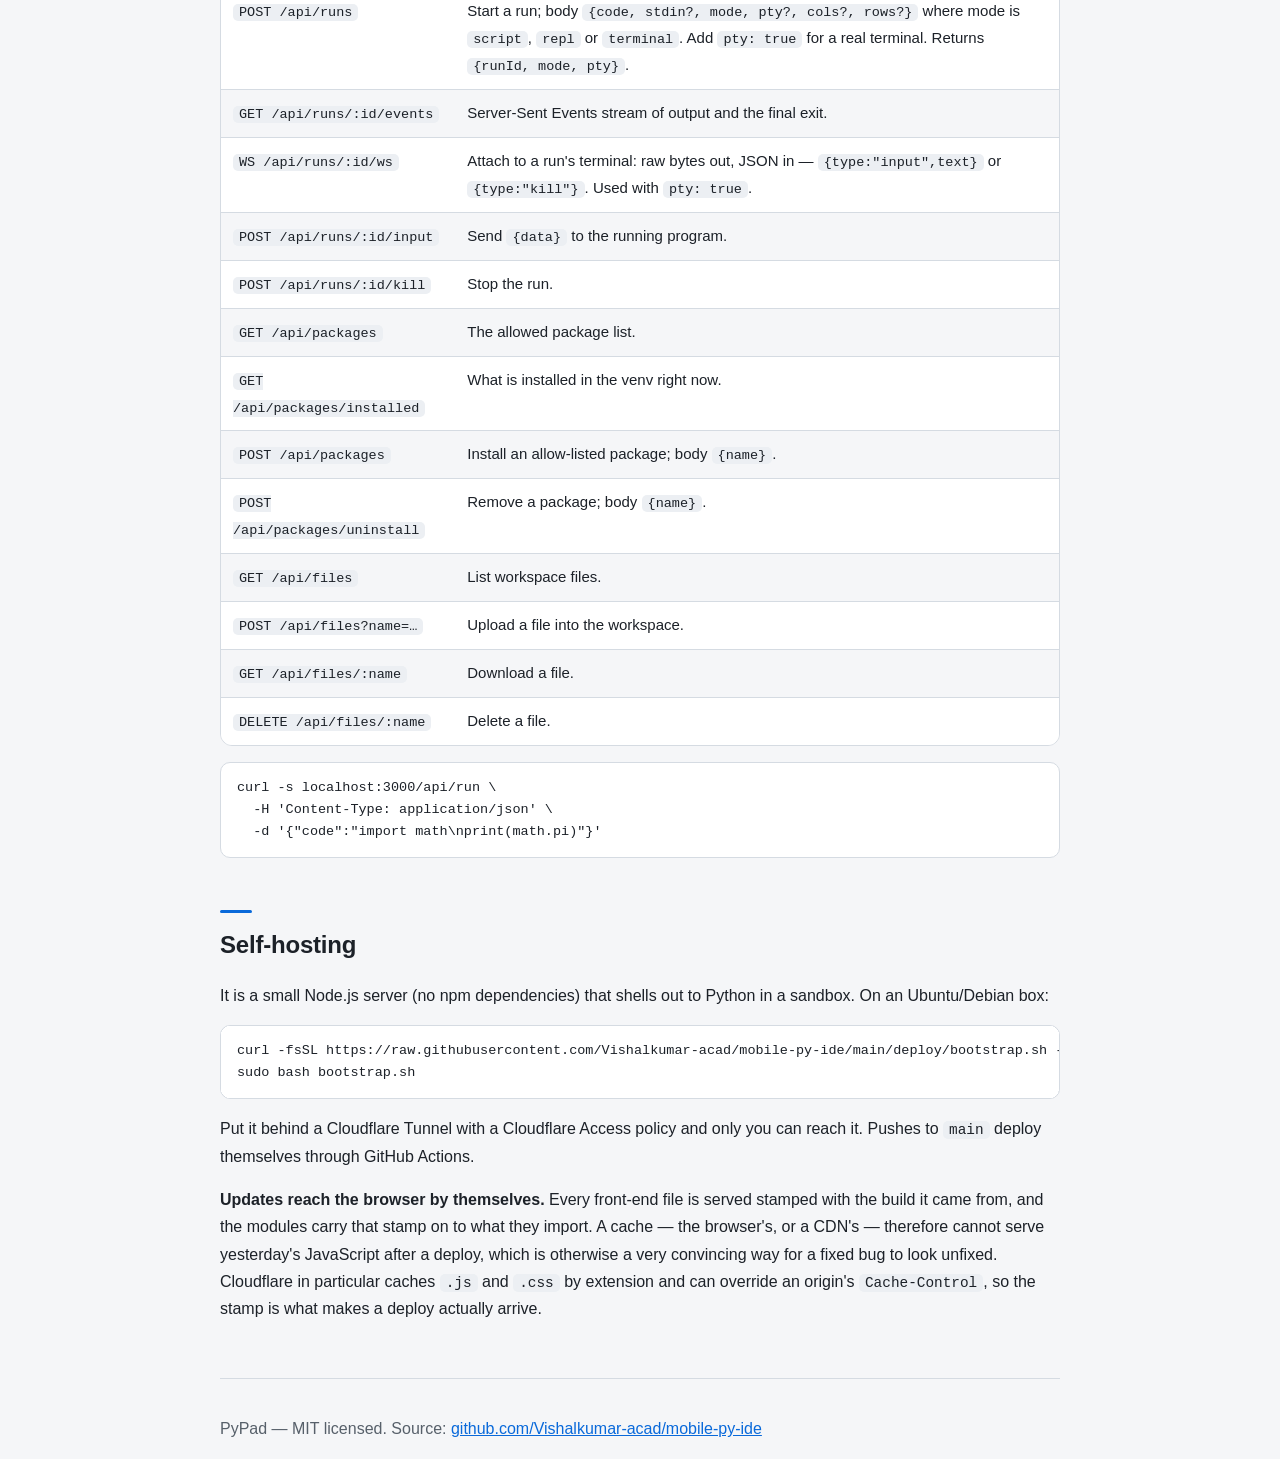
==== commit bf4449bc: "Wrapped lines continue under the code, and the rules sit on the columns. A long line that wrapped st" ====
--- a/docs/index.html
+++ b/docs/index.html
@@ -246,7 +246,7 @@
 
 <h2 id="new">What's new</h2>
 <ul>
-  <li><strong>The editor shows Python's shape.</strong> A faint rule at each indent level that stops where its block stops, and the rule of the block your cursor is in drawn in accent blue — so nesting is visible at a glance on a phone, where indentation is hard to follow, without shading anything that could be mistaken for a text selection. <a href="#screen">Details</a></li>
+  <li><strong>The editor shows Python's shape.</strong> A faint rule at each indent level that stops where its block stops, the rule of the block your cursor is in drawn in accent blue, and wrapped lines that continue under the code's own indentation — so nesting is visible at a glance on a phone, where indentation is hard to follow, without shading anything that could be mistaken for a text selection. <a href="#screen">Details</a></li>
   <li><strong>The editor is usable while it loads.</strong> CodeMirror arrives over the network; until it does you now get the plain editor with your code already in it, rather than an empty box — and anything typed in the meantime is carried over instead of being thrown away. <a href="#screen">Details</a></li>
   <li><strong>Errors point at your own line.</strong> A call into a library ends with frames for Python's own files, and the note used to offer a jump to a line in <code>urllib/request.py</code> — a file you cannot see. It now names the last line in <em>your</em> script, and explains the answer a web request got. <a href="#input">Details</a></li>
   <li><strong>Output appears as it is produced.</strong> A program that prints in a loop used to leave the console blank until it finished — the page was spending all its time re-drawing, and the first line of a long output could be lost. Now the text streams in while the program runs, the beginning is always kept, and scrolling up to read something no longer gets yanked back to the bottom. <a href="#input">Details</a></li>
@@ -272,6 +272,7 @@
 <p>Type some Python in the <strong>Code</strong> area, press <strong>▶ Run</strong>, and the output appears in the <strong>Console</strong>. That is the whole loop.</p>
 <p>Python's structure is its indentation, and on a phone that is hard to follow by eye. So the editor draws it. A <strong>faint vertical rule</strong> runs down each indent level — only as deep as each line actually reaches, so a rule <em>stops</em> where its block stops and you can see at a glance where a <code>def</code> or a <code>for</code> ends. A blank line inside a block keeps the rule going, so a gap in the code is not a gap in the structure.</p>
 <p>Then the rule that holds the block your cursor is sitting in is drawn in <strong>accent blue</strong> instead of grey. Put the cursor inside a <code>for</code>, a <code>def</code> or a <code>try</code> and that block's rule turns blue down its left edge; move the cursor out and the blue follows you. Nest <code>class</code> → <code>def</code> → <code>try</code> and you get four rules side by side, with only the innermost one blue — the depth is readable in one glance.</p>
+<p>A long line that runs off the right edge wraps, and the wrapped part continues <strong>under the code's own indentation</strong> rather than at the left margin — so a wrapped argument or string still reads as part of the statement it belongs to, not as a new unindented line.</p>
 <p>The block itself is deliberately <strong>not</strong> shaded. A tint across a group of lines is exactly what a text selection looks like, and mixing the two makes it unclear whether you have selected something. The rule says the same thing and cannot be mistaken for anything else.</p>
 <p>Your code is kept in the browser as you type, so it is still there next time. When you want a real file on your device, the bar above the editor has a name box and a <strong>⤓ Save .py</strong> button — or press <kbd>Ctrl</kbd>+<kbd>S</kbd>. Nothing is uploaded: the file is built in your browser and handed straight to it.</p>
 <p>Not every browser allows that — in-app webviews and some Android browsers refuse downloads from a page. So the <strong>⋯</strong> button next to it offers three more ways out: <strong>Download via server</strong>, <strong>Share</strong> (your phone's own save menu) and <strong>Copy code</strong>. One of them will work; <strong>Copy</strong> works everywhere.</p>
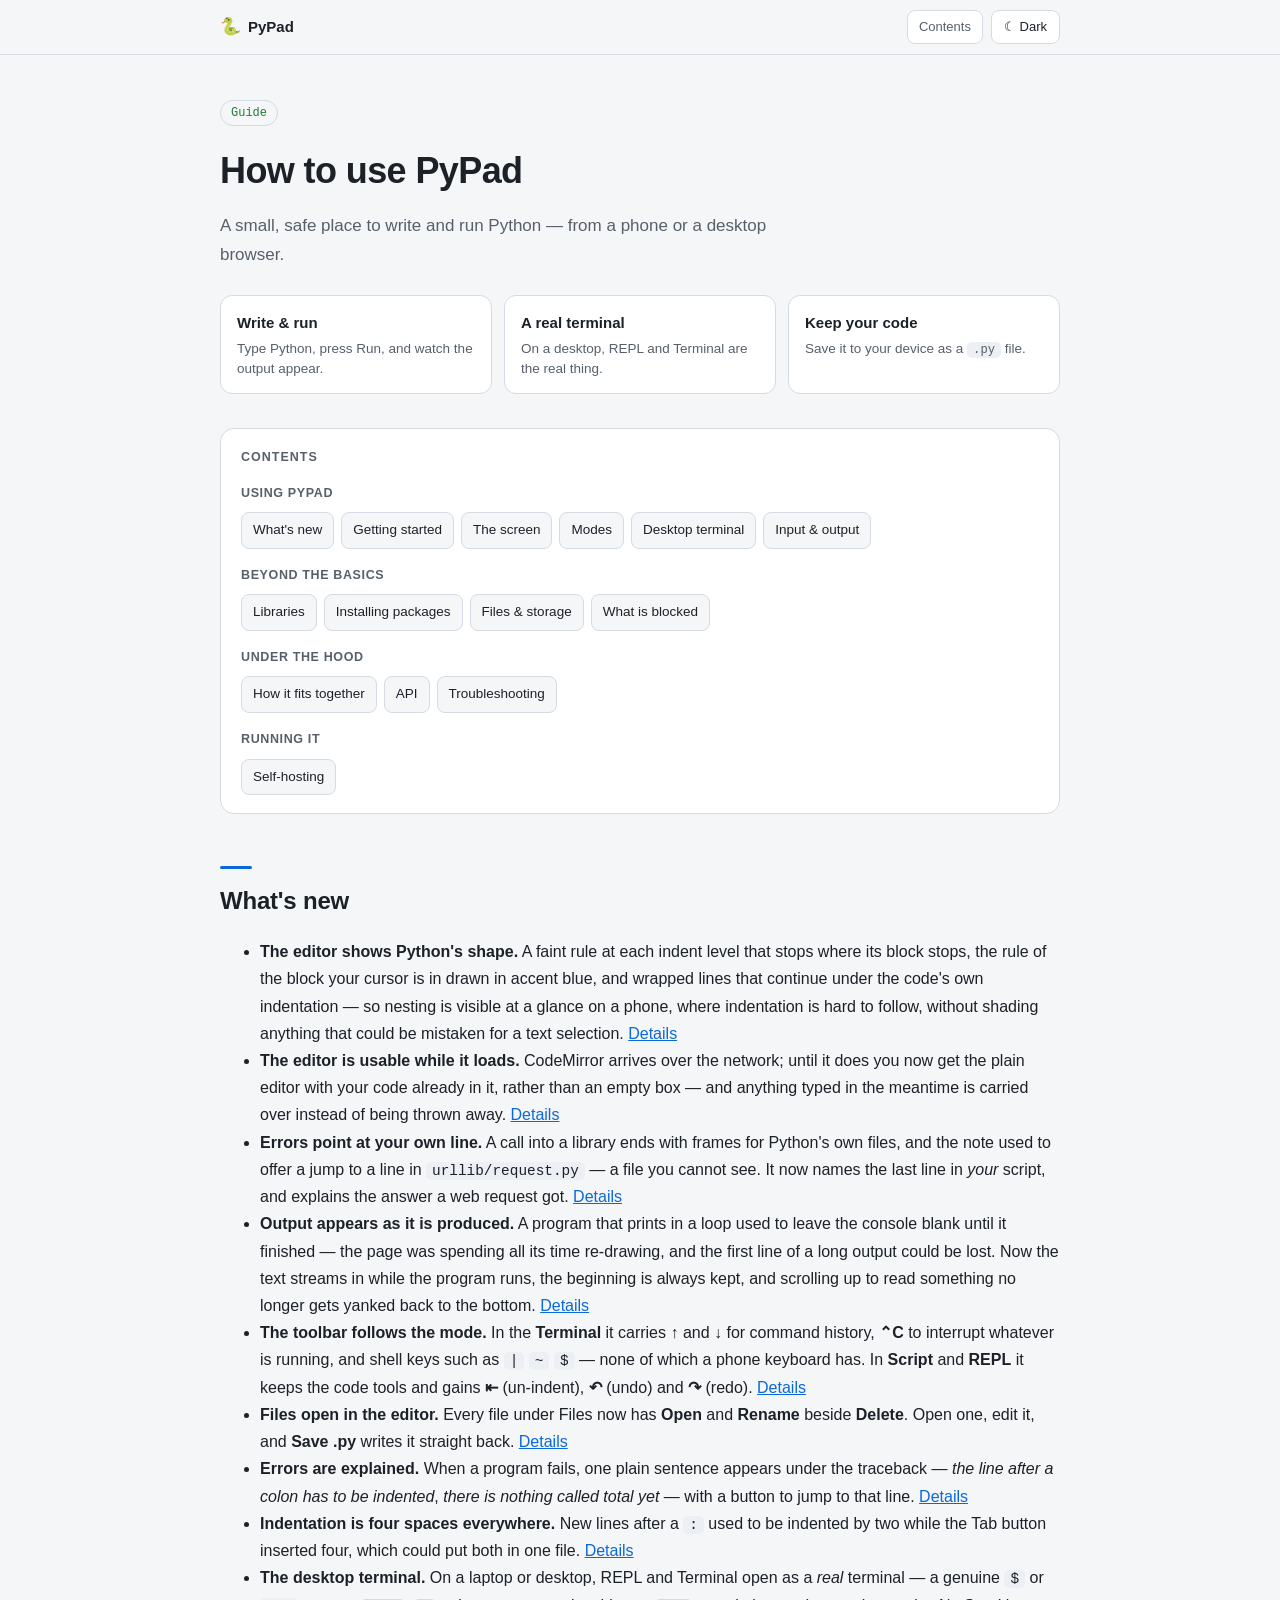
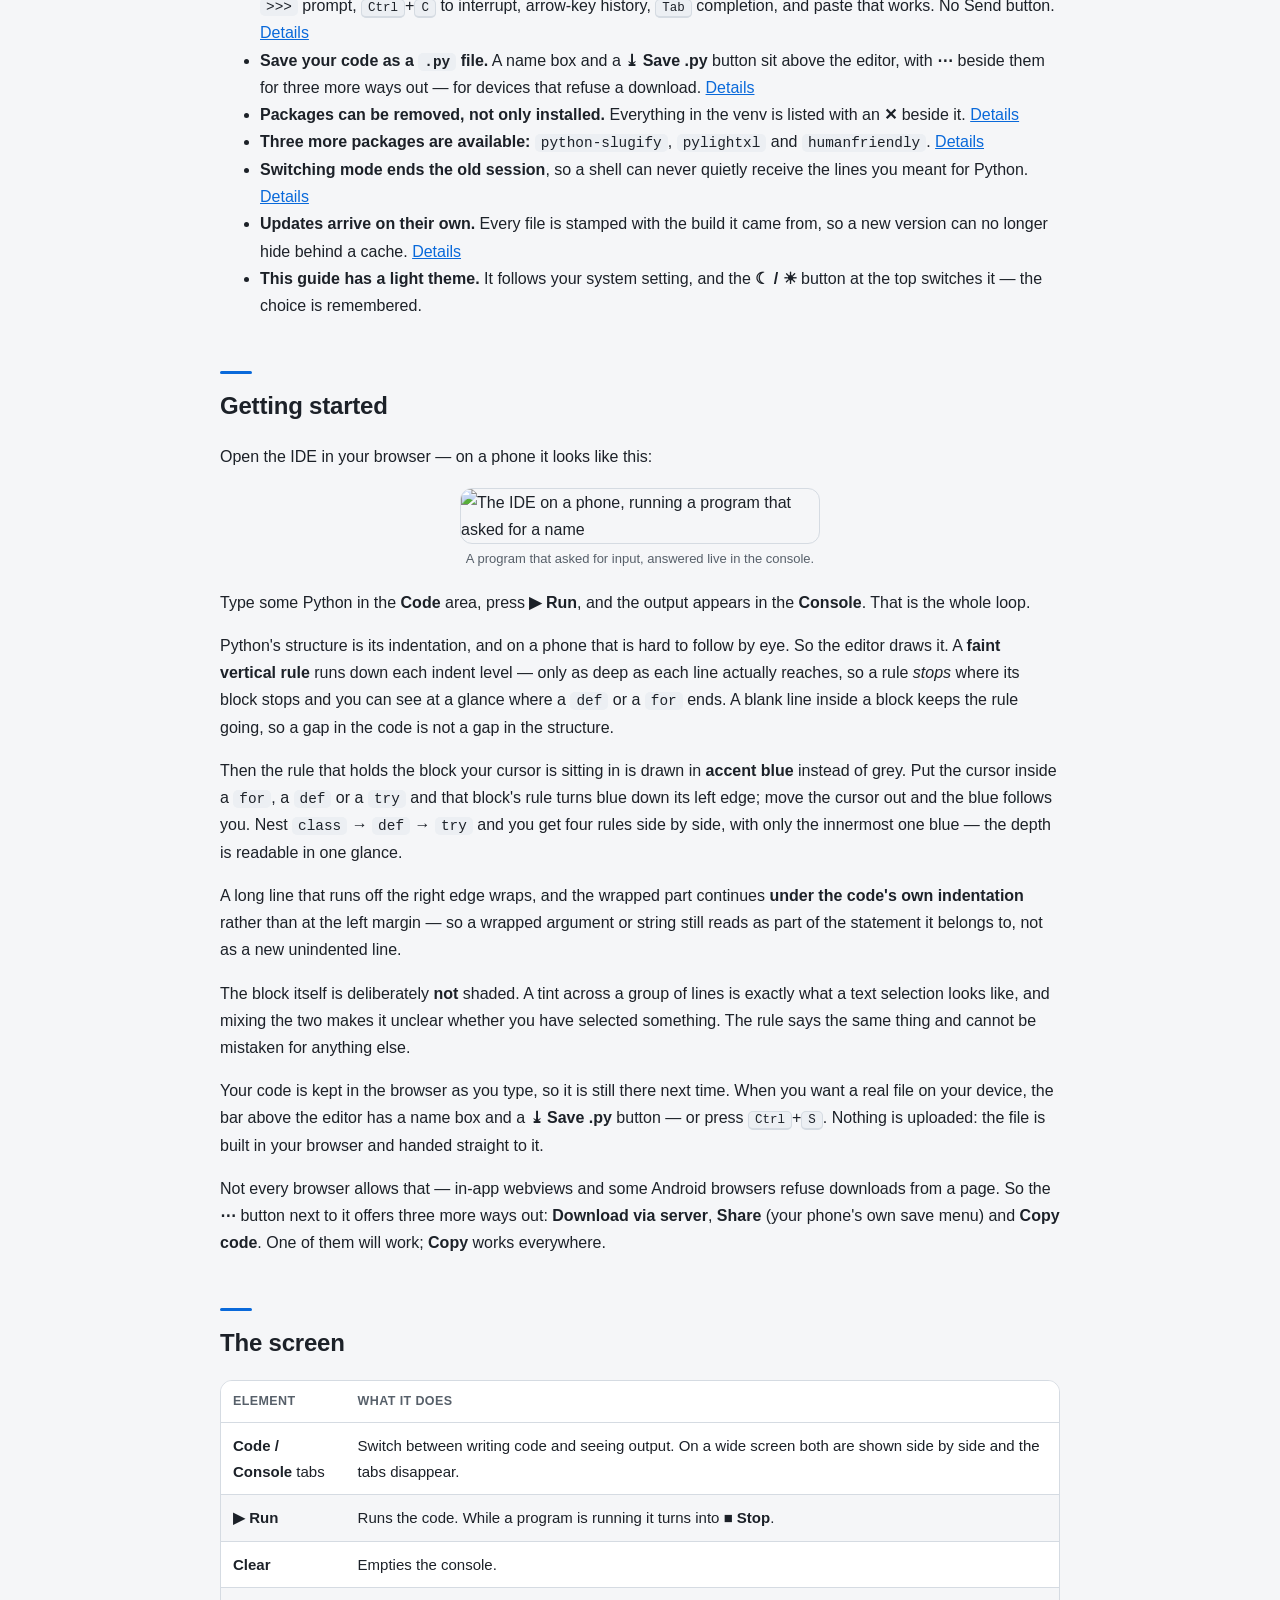
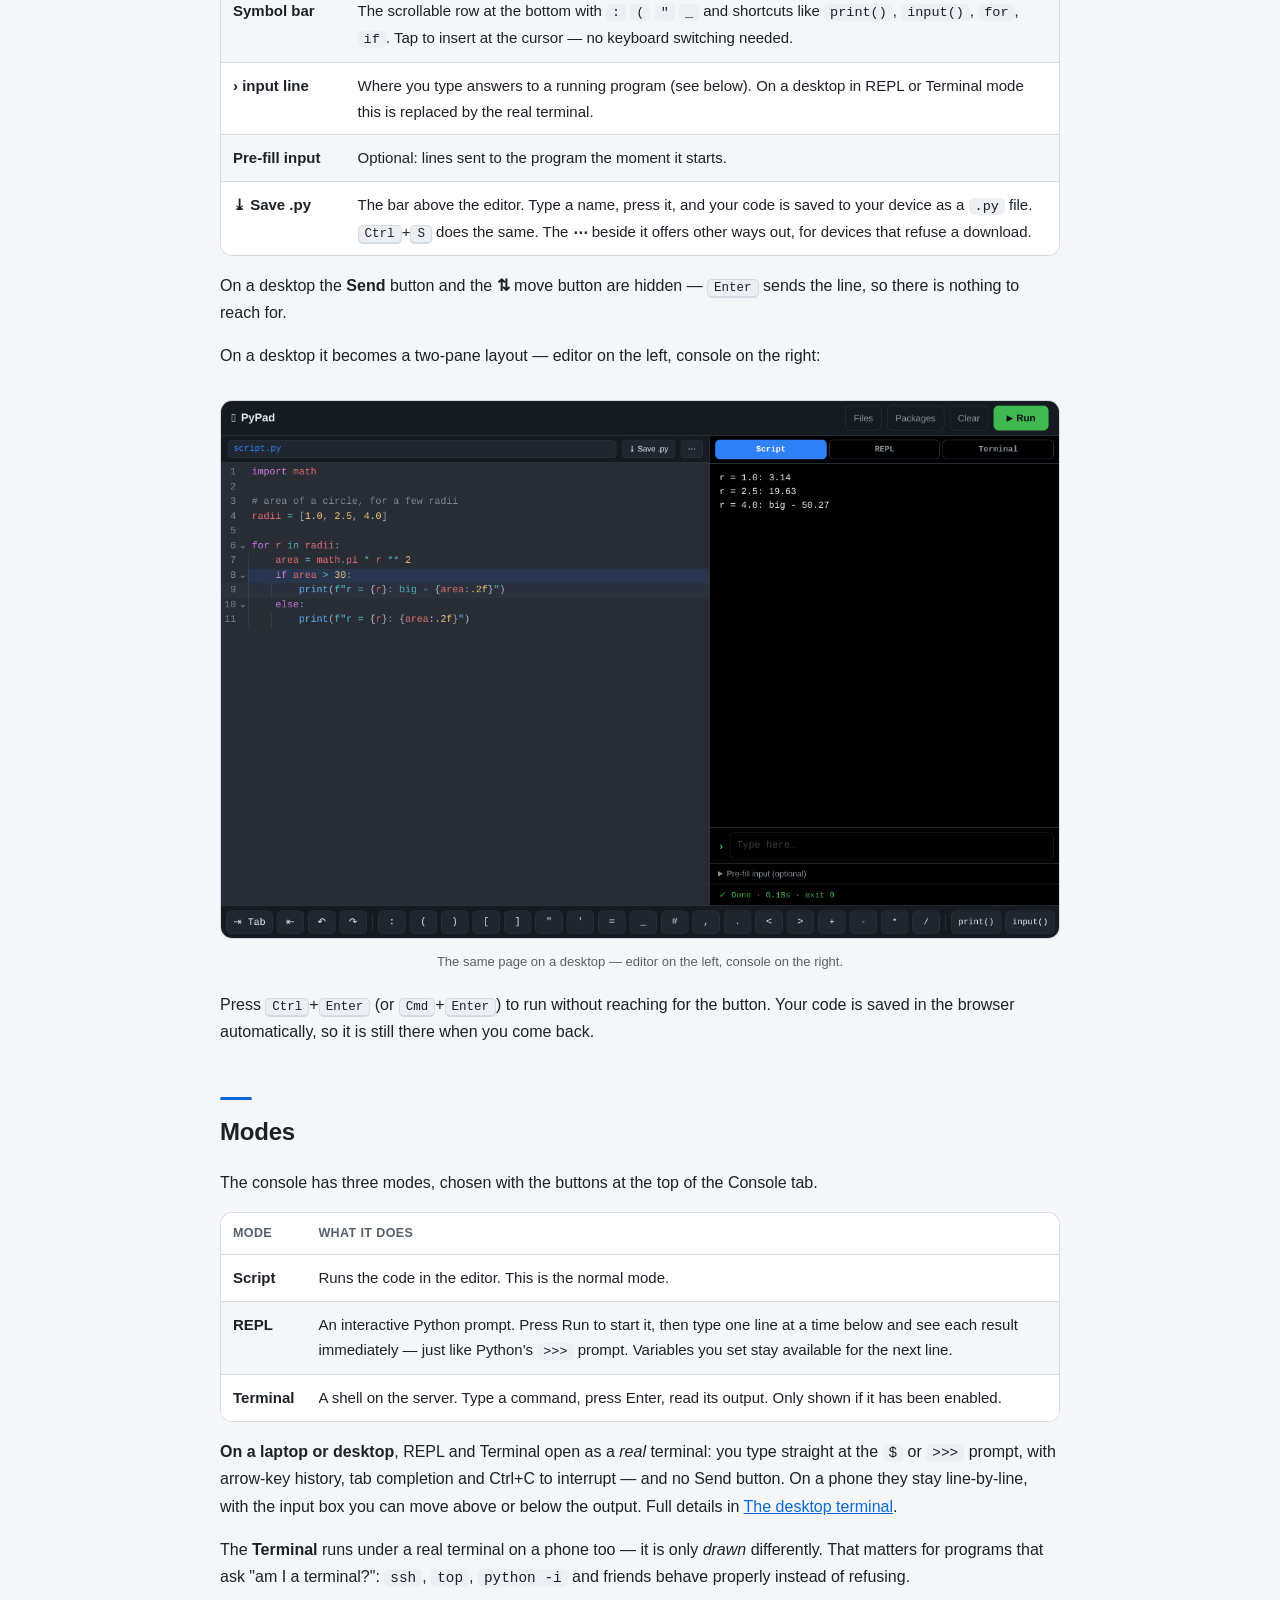
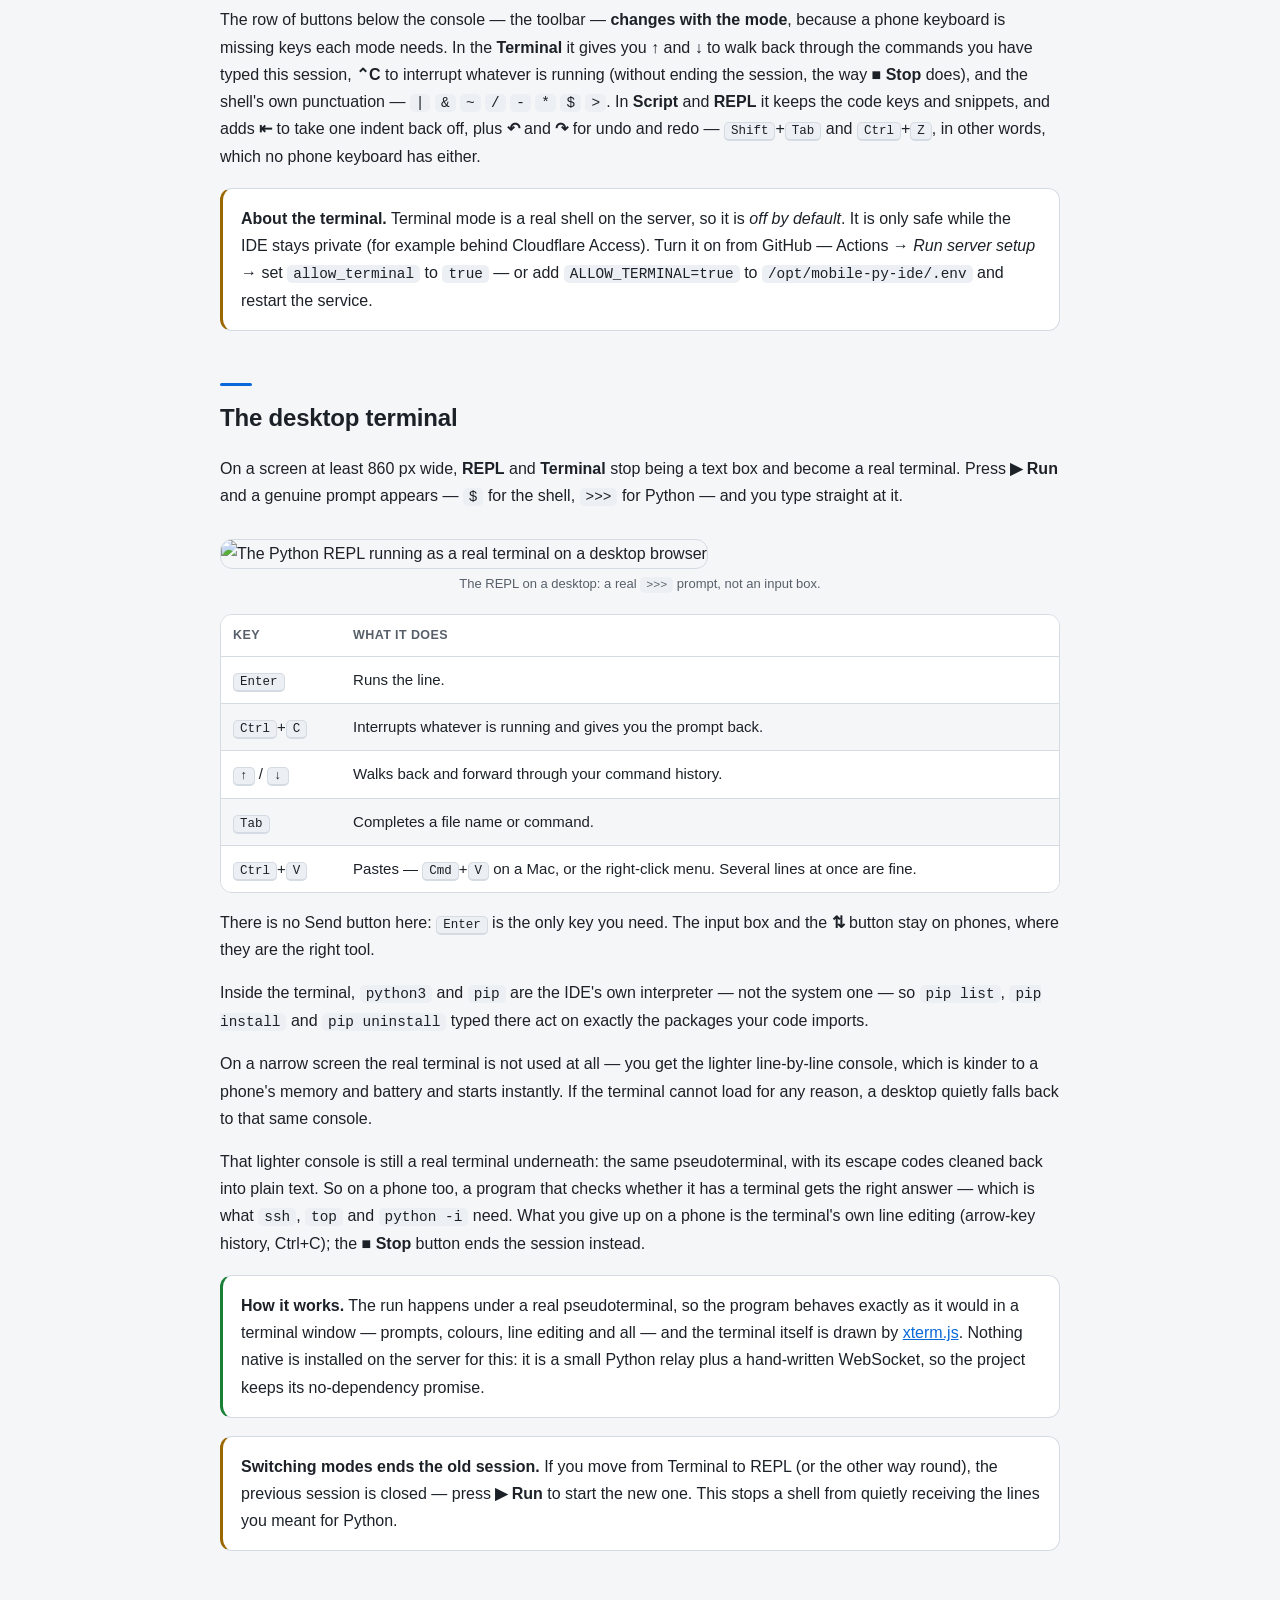
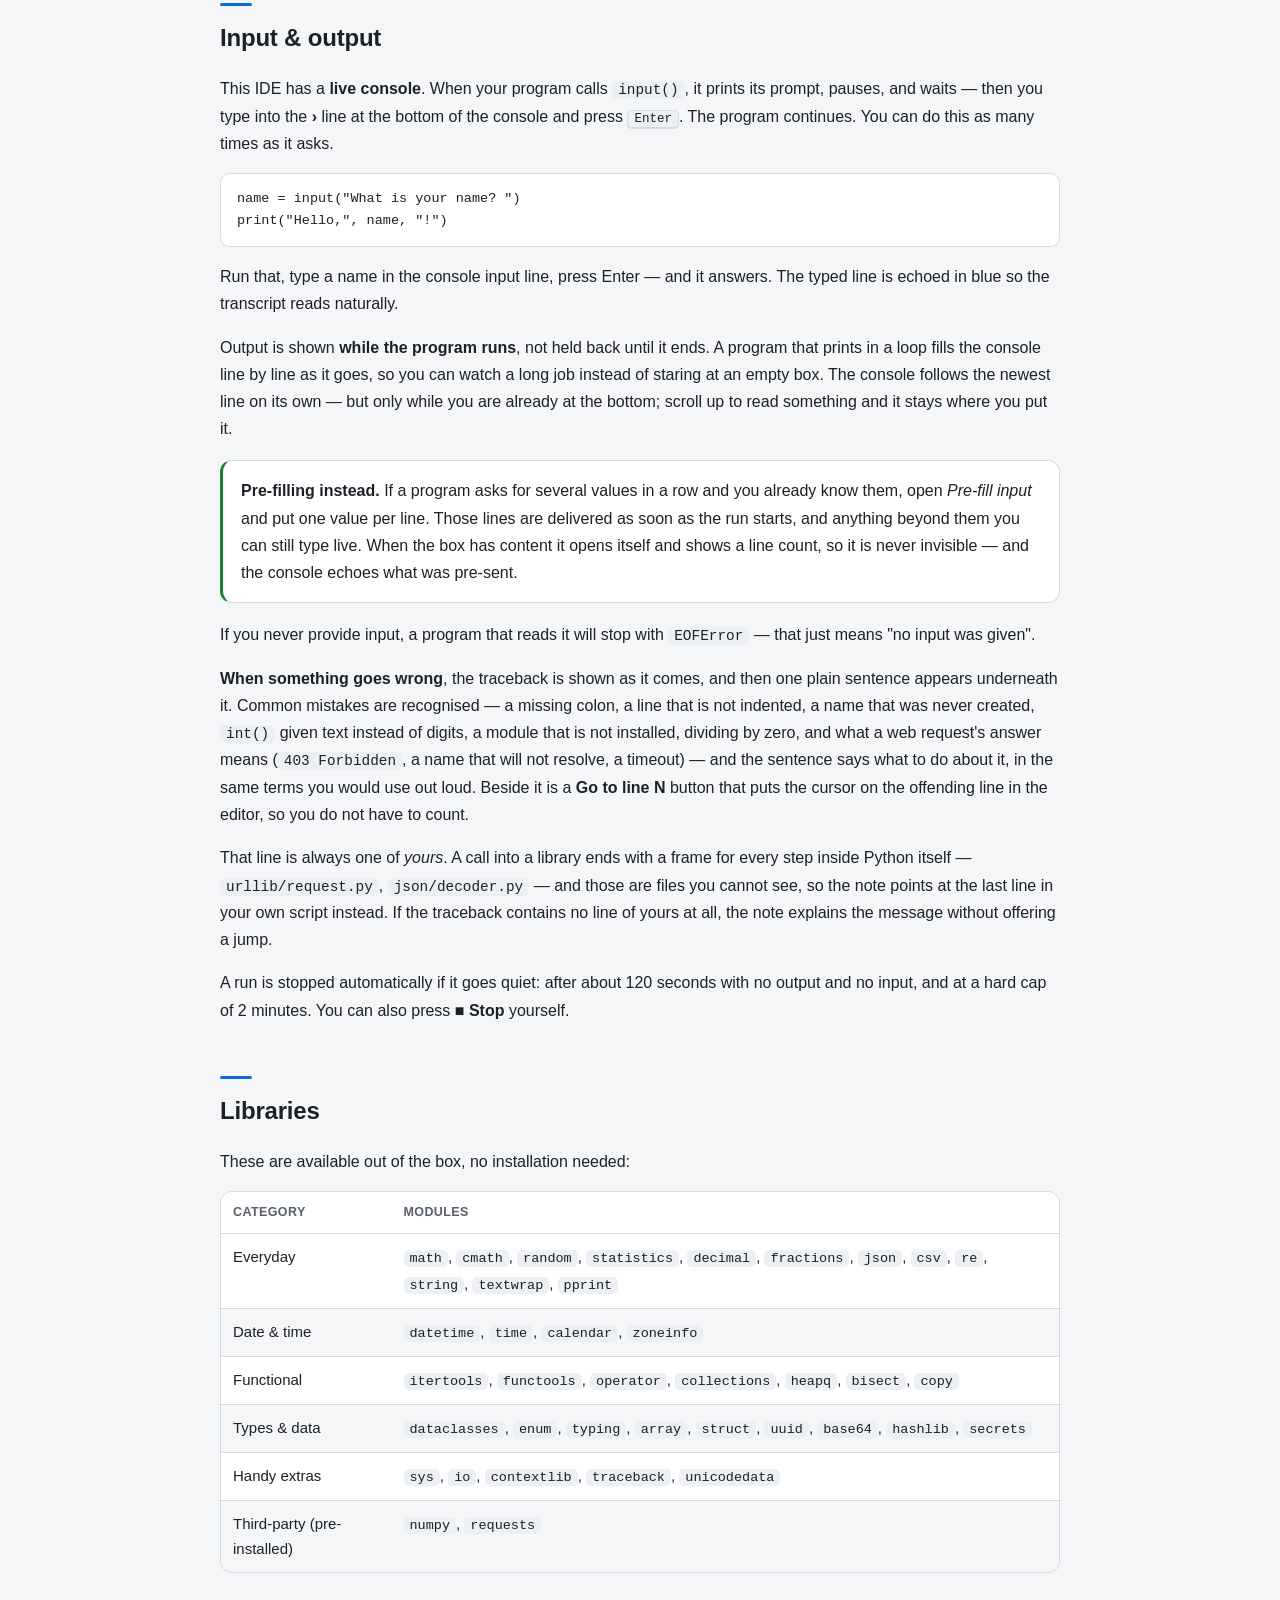
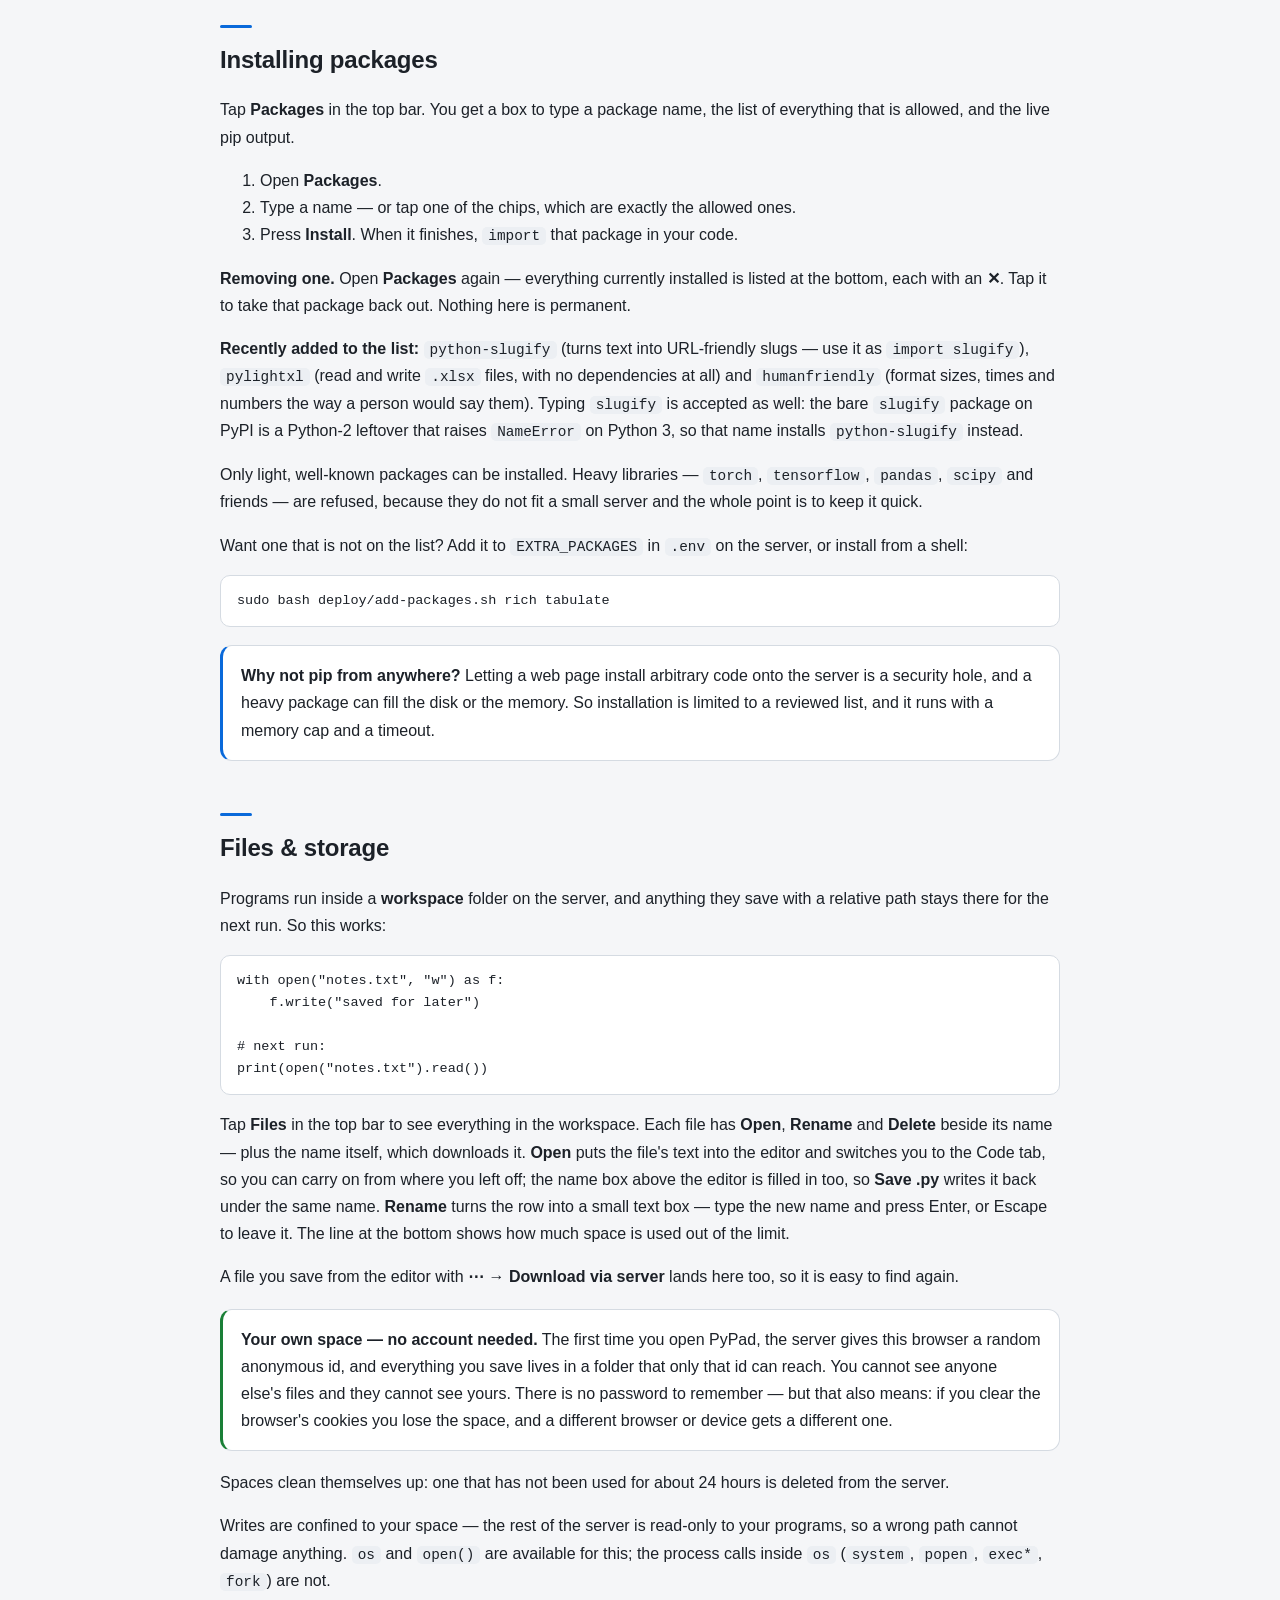
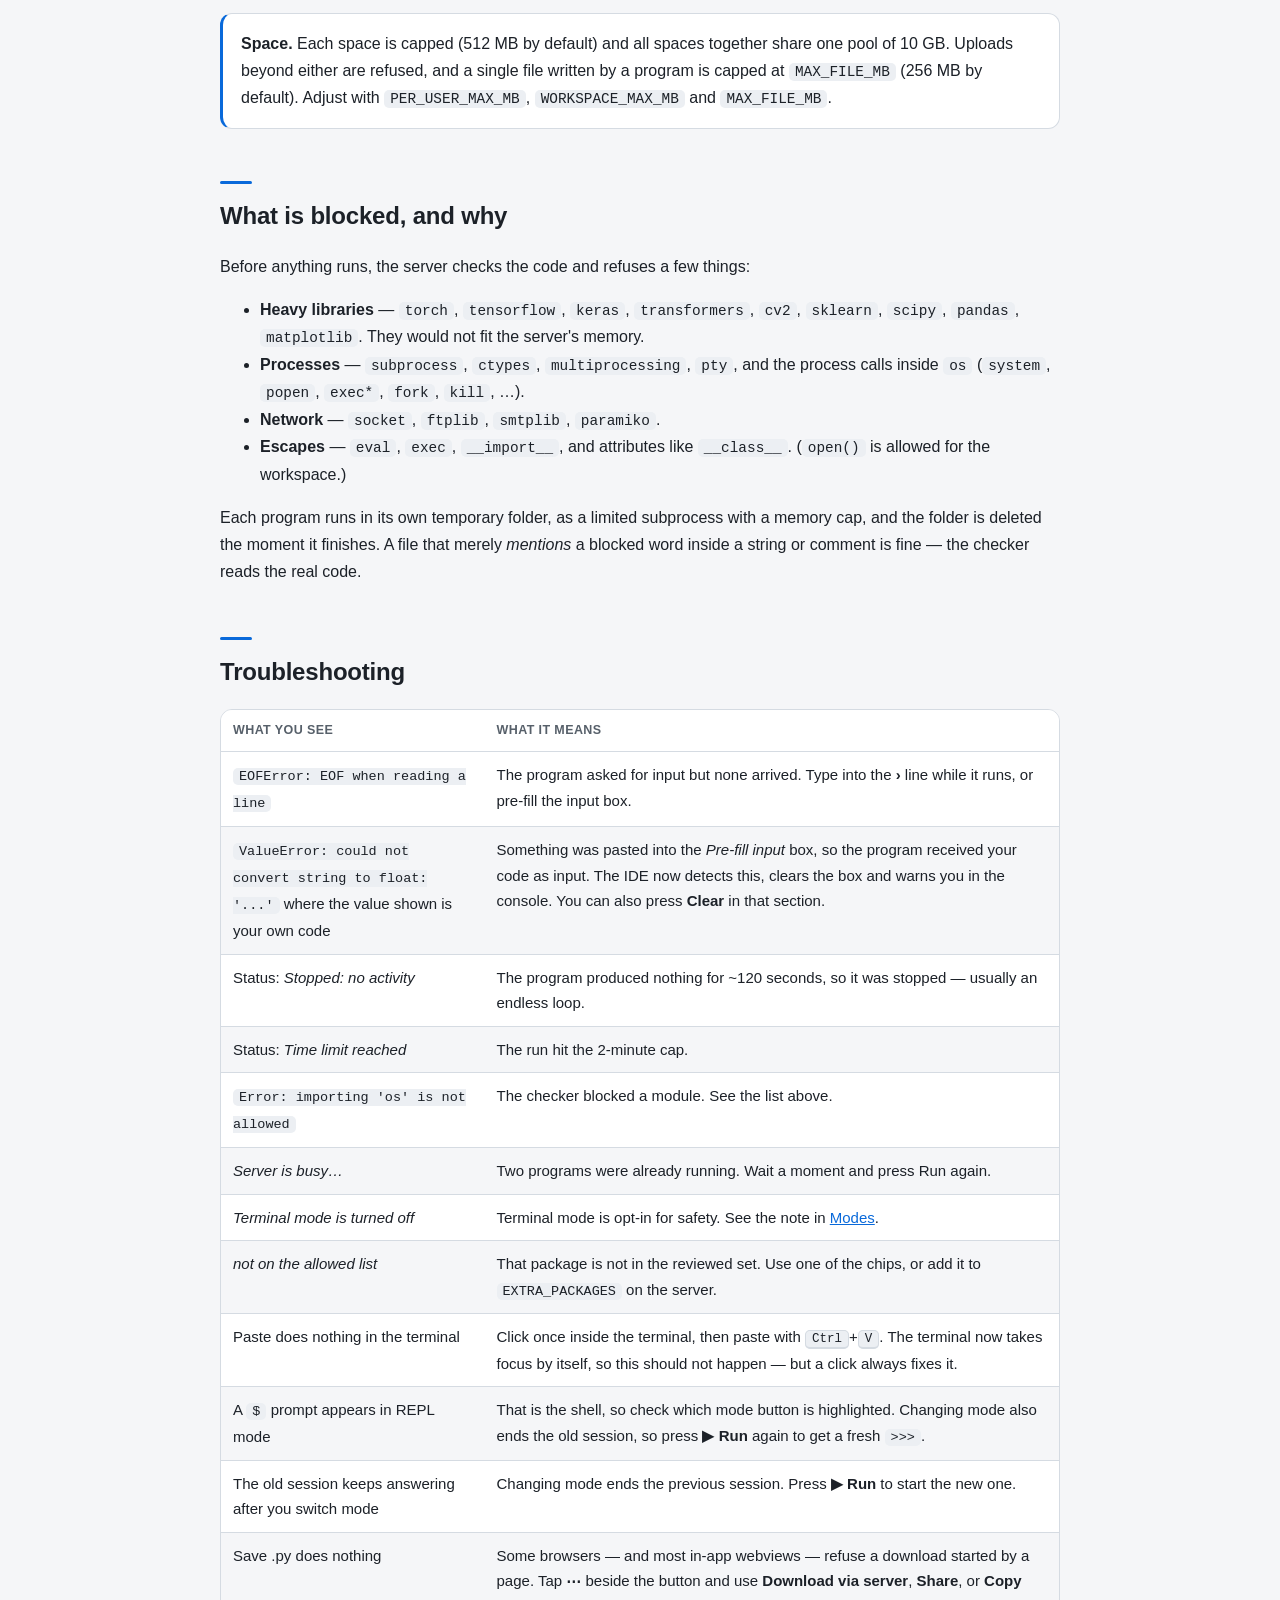
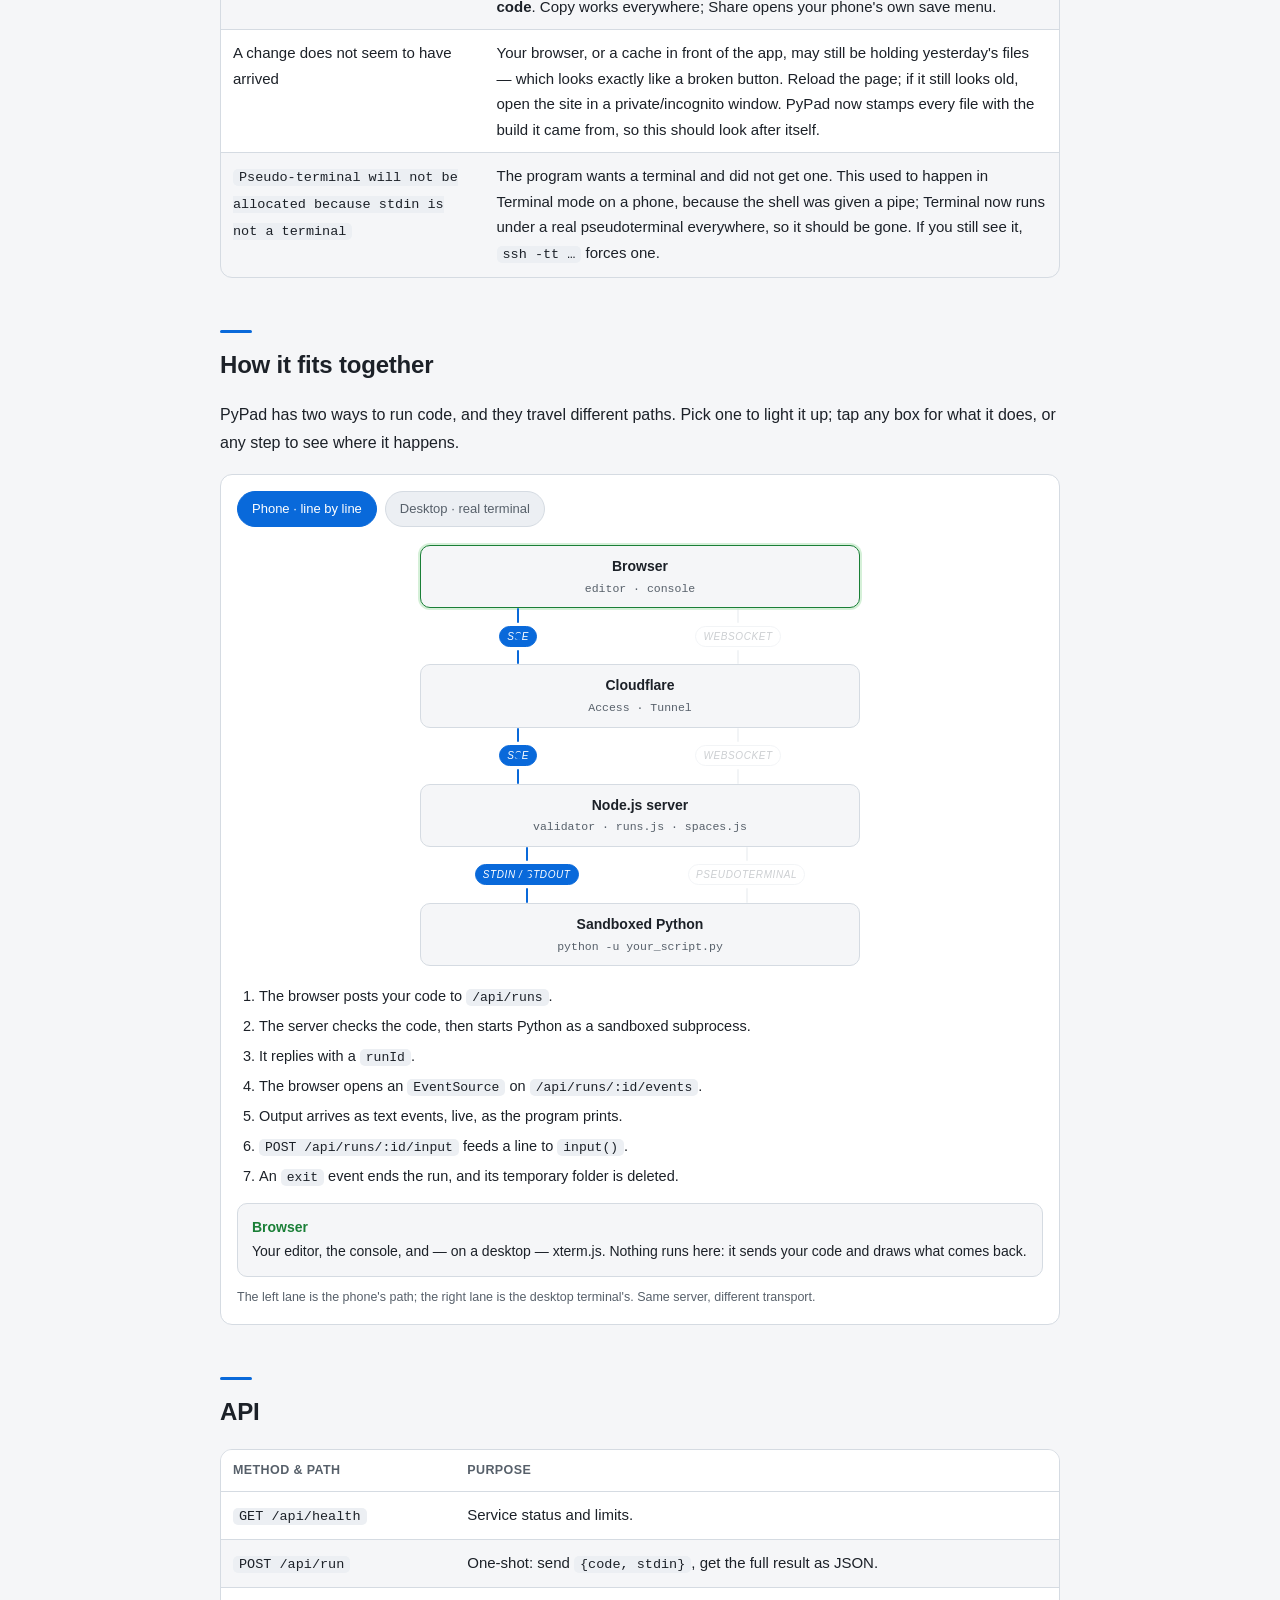
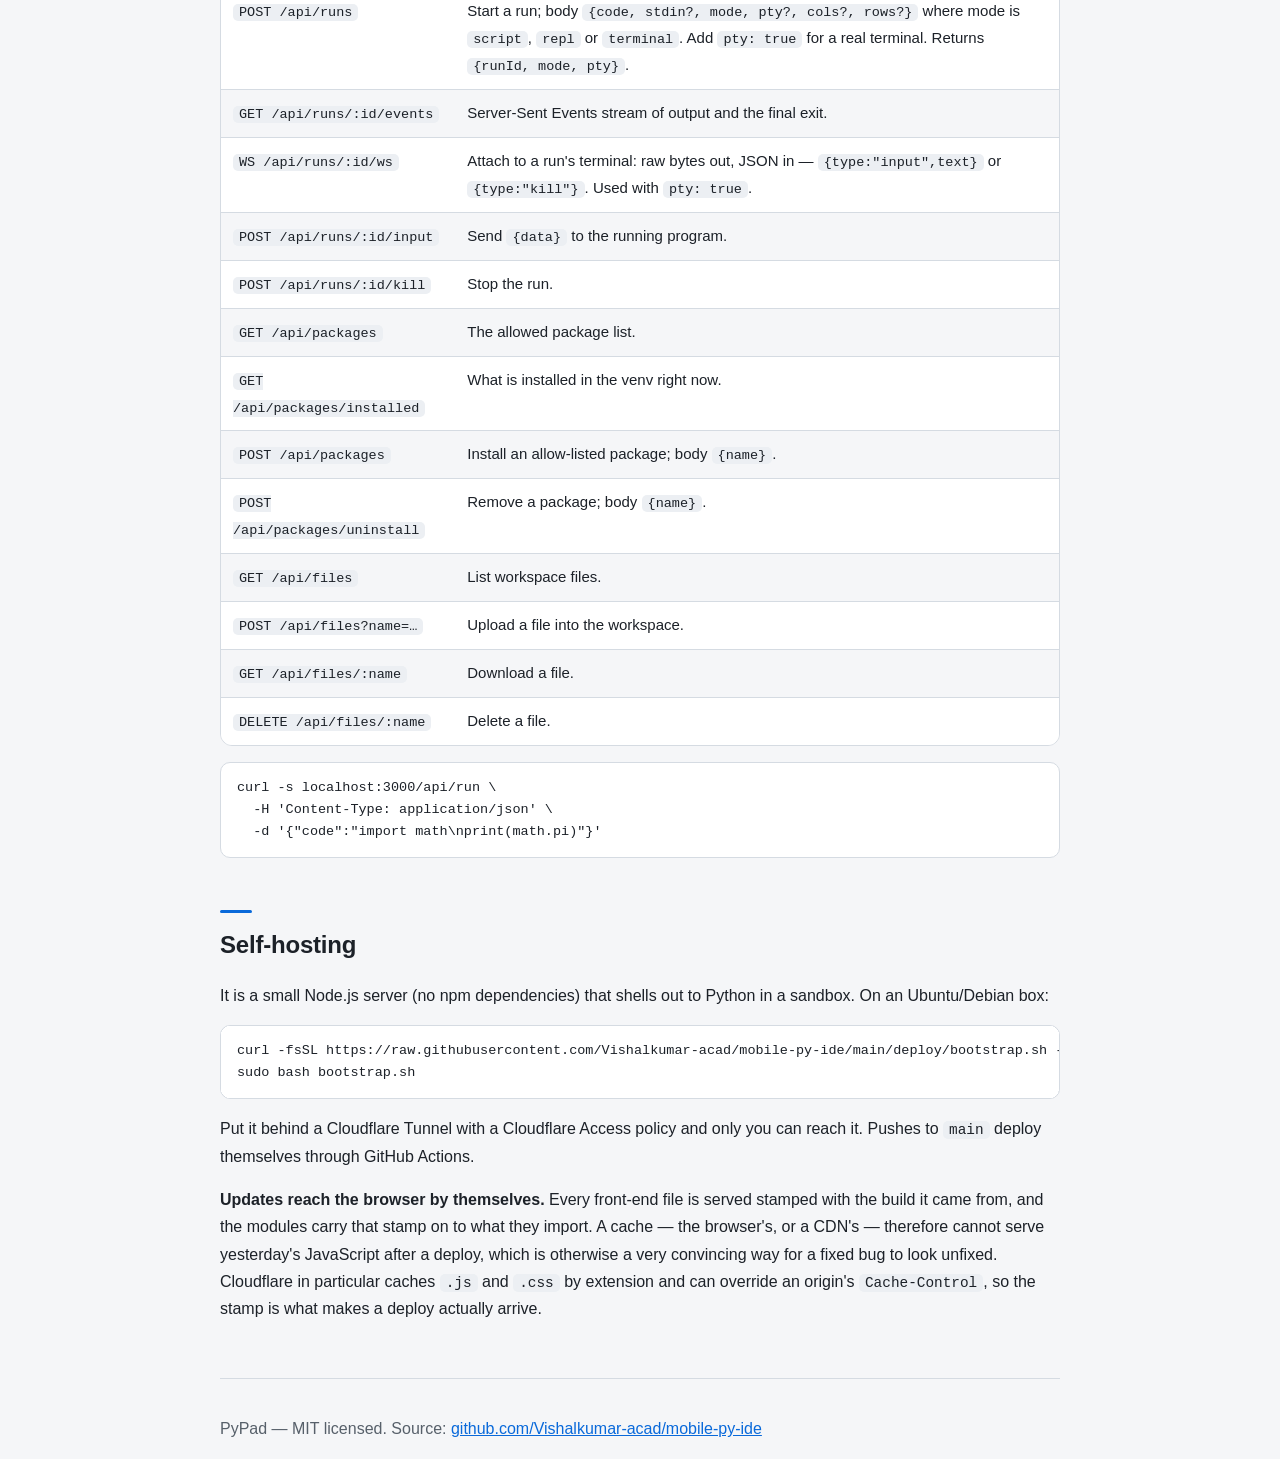
==== commit ac01f7c3: "Extend inactivity window and resume live streams" ====
--- a/docs/index.html
+++ b/docs/index.html
@@ -348,7 +348,7 @@
 <p>If you never provide input, a program that reads it will stop with <code>EOFError</code> — that just means "no input was given".</p>
 <p><strong>When something goes wrong</strong>, the traceback is shown as it comes, and then one plain sentence appears underneath it. Common mistakes are recognised — a missing colon, a line that is not indented, a name that was never created, <code>int()</code> given text instead of digits, a module that is not installed, dividing by zero, and what a web request's answer means (<code>403 Forbidden</code>, a name that will not resolve, a timeout) — and the sentence says what to do about it, in the same terms you would use out loud. Beside it is a <strong>Go to line N</strong> button that puts the cursor on the offending line in the editor, so you do not have to count.</p>
 <p>That line is always one of <em>yours</em>. A call into a library ends with a frame for every step inside Python itself — <code>urllib/request.py</code>, <code>json/decoder.py</code> — and those are files you cannot see, so the note points at the last line in your own script instead. If the traceback contains no line of yours at all, the note explains the message without offering a jump.</p>
-<p>A run is stopped automatically if it goes quiet: after about 30 seconds with no output and no input, and at a hard cap of 2 minutes. You can also press <strong>■ Stop</strong> yourself.</p>
+<p>A run is stopped automatically if it goes quiet: after about 120 seconds with no output and no input, and at a hard cap of 2 minutes. You can also press <strong>■ Stop</strong> yourself.</p>
 
 <h2 id="libraries">Libraries</h2>
 <p>These are available out of the box, no installation needed:</p>
@@ -411,7 +411,7 @@
   <tr><th>What you see</th><th>What it means</th></tr>
   <tr><td><code>EOFError: EOF when reading a line</code></td><td>The program asked for input but none arrived. Type into the <strong>›</strong> line while it runs, or pre-fill the input box.</td></tr>
   <tr><td><code>ValueError: could not convert string to float: '...'</code> where the value shown is your own code</td><td>Something was pasted into the <em>Pre-fill input</em> box, so the program received your code as input. The IDE now detects this, clears the box and warns you in the console. You can also press <strong>Clear</strong> in that section.</td></tr>
-  <tr><td>Status: <em>Stopped: no activity</em></td><td>The program produced nothing for ~30 seconds, so it was stopped — usually an endless loop.</td></tr>
+  <tr><td>Status: <em>Stopped: no activity</em></td><td>The program produced nothing for ~120 seconds, so it was stopped — usually an endless loop.</td></tr>
   <tr><td>Status: <em>Time limit reached</em></td><td>The run hit the 2-minute cap.</td></tr>
   <tr><td><code>Error: importing 'os' is not allowed</code></td><td>The checker blocked a module. See the list above.</td></tr>
   <tr><td><em>Server is busy…</em></td><td>Two programs were already running. Wait a moment and press Run again.</td></tr>
